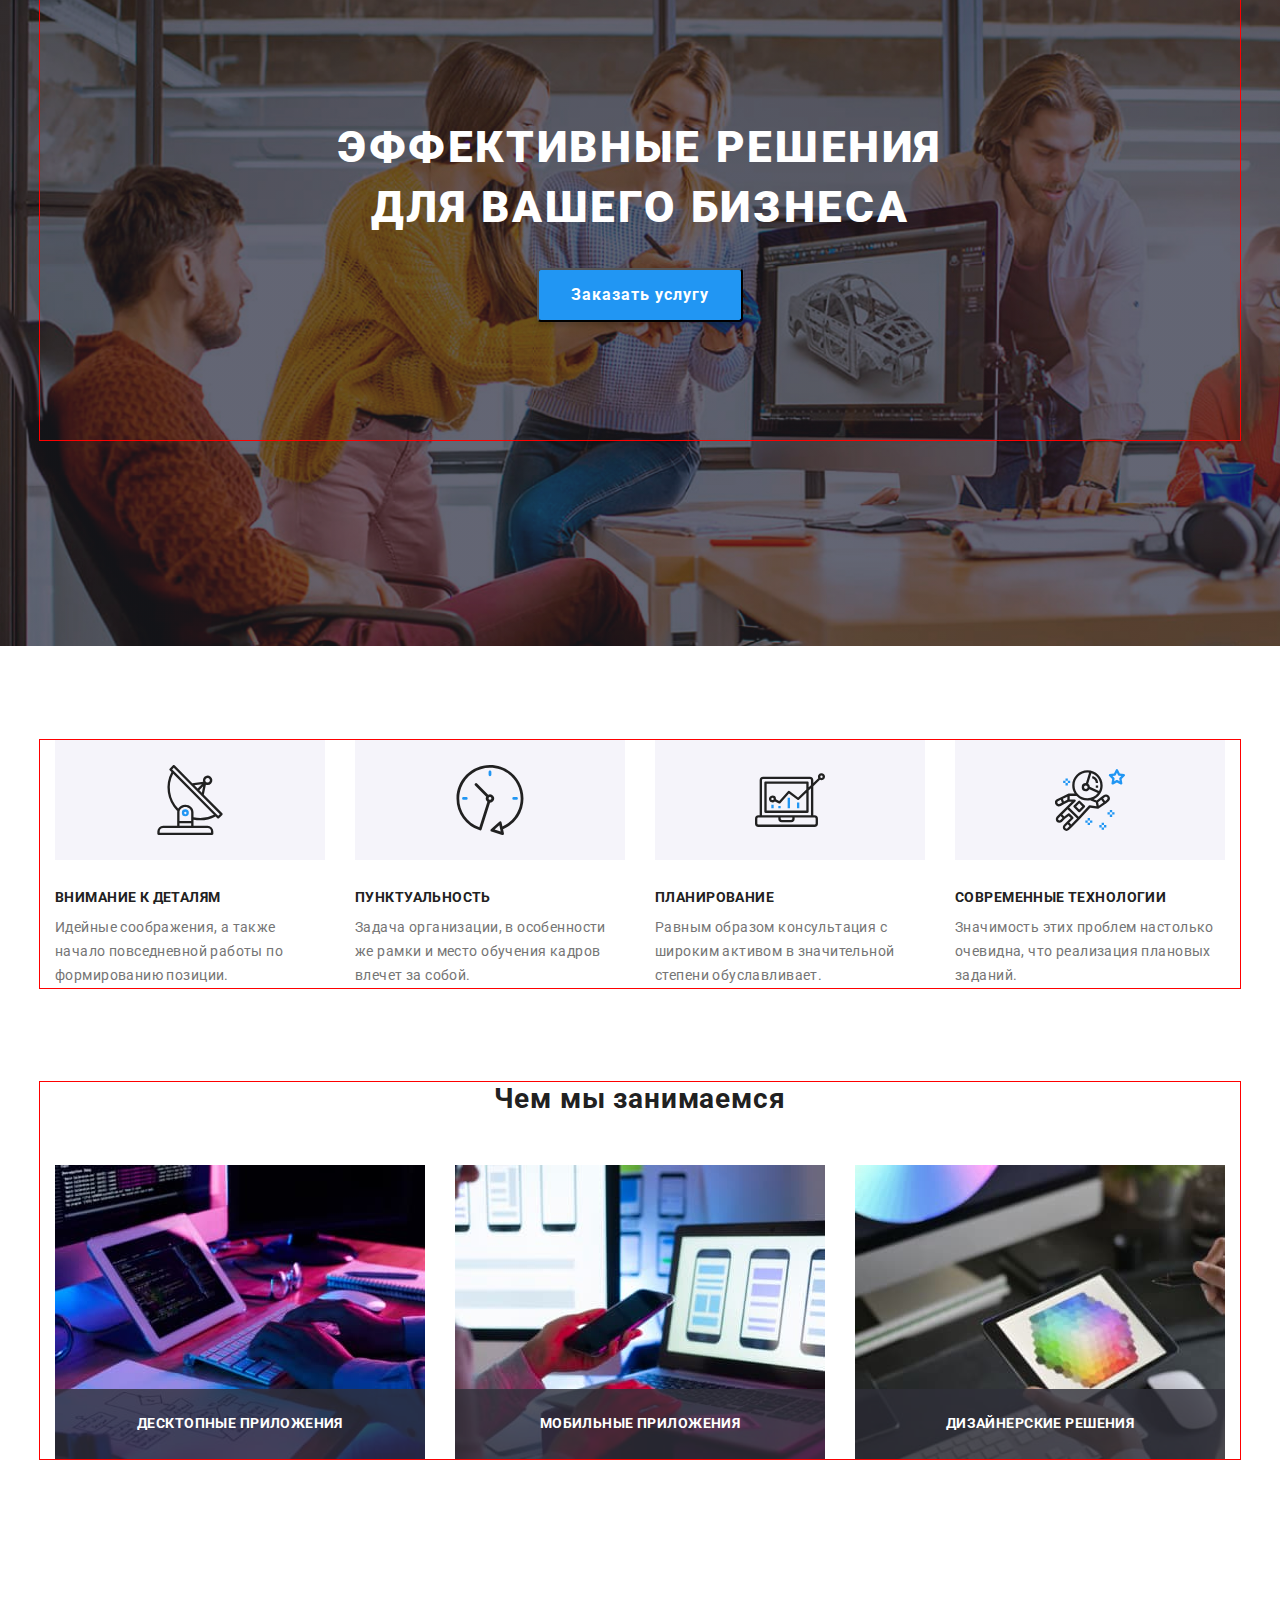
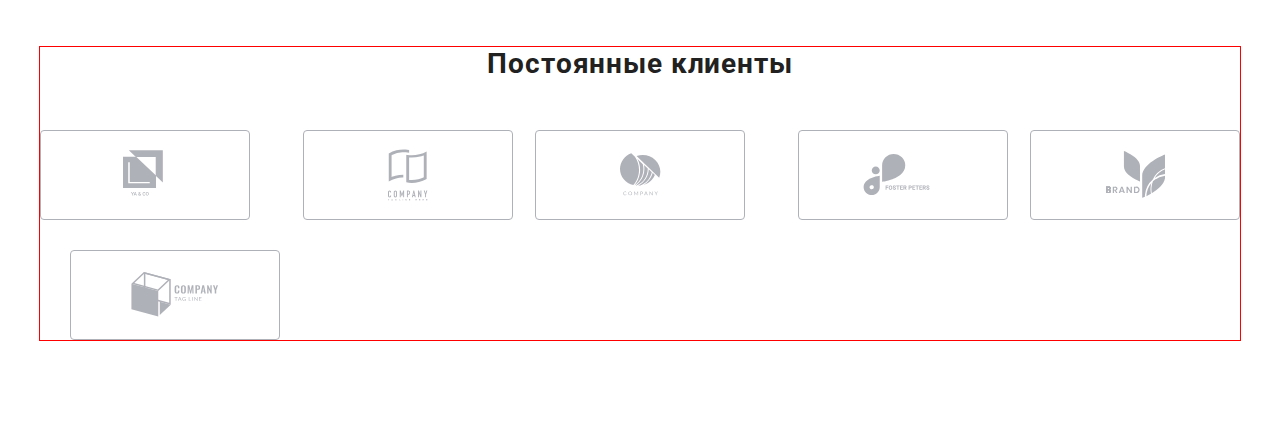
==== index.html @ 618ed49b "Добавляет адаптированные под мобилку стили для секций hero, features, clients" ====
<!DOCTYPE html>
<html lang="ru">

<head>
  <meta charset="UTF-8" />
  <meta name="viewport" content="width=device-width, initial-scale=1.0" />
  <title>Студия</title>
  <link href="https://fonts.googleapis.com/css2?family=Raleway:wght@700&family=Roboto:wght@400;500;700;900&display=swap"
    rel="stylesheet" />
  <link rel="stylesheet" href="https://cdnjs.cloudflare.com/ajax/libs/modern-normalize/1.0.0/modern-normalize.css" />
  <link rel="stylesheet" href="./css/main.min.css" />
</head>

<body>

  <!--------------ШАПКА------->
  <!--

  <header class="page-header">

    <div class="container main-nav">
      <nav class="navigation">

        <a class="logo link" href="./index.html" aria-label="логотип вэбстудия">Web<span
          class="logo__item">Studio</span>
        </a>




        <button type="button" class="menu-button" data-menu-button aria-expanded="false" aria-controls="mobile-menu">
          <svg class="svg-mobile-button" width="40px" height="40px" aria-label="Переключатель мобильного меню">
            <use class="icon-cross" href="./images/sprite.svg#cross"></use>
            <use class="icon-menu" href="./images/sprite.svg#menu"></use>
          </svg>
        </button>
        
        


        <ul class="navigation__list list">
          <li class="navigation__list-item">
            <a class="navigation__list-link link current" href="./index.html">Студия</a>
          </li>
          <li class="navigation__list-item">
            <a class="navigation__list-link link" href="./portfolio.html">Портфолио</a>
          </li>
          <li class="navigation__list-item">
            <a class="navigation__list-link link" href="">Контакты</a>
          </li>
        </ul>
      </nav>

      <ul class="contacts list">
        <li class="contacts__item">
          <a class="mail-link link" href="mailto:info@devstudio.com">
            <svg class="heder-link-svg" width="16" height="12">
              <use href="./images/sprite.svg#icon-envelope"></use>
            </svg>
            info@devstudio.com
          </a>
        </li>
        <li class="contacts__item">
          <a class="tel-link link" href="tel:+380961111111">
            <svg class="heder-link-svg" width="10" height="16">
              <use href="./images/sprite.svg#icon-smartphone"></use>
            </svg>
            +38 096 111 11 11
          </a>
        </li>
      </ul>
    </div>
  </header> -->

  <main>
    <!--ГЕРОЙ-->

    <section class="hero-bg">
      <div class="container hero">
        <h1 class="hero-title"><span>Эффективные решения</span><br /><span>для вашего бизнеса</span></h1>
        <button class="modal-btn" type="button" data-modal-open>Заказать услугу</button>
      </div>
    </section>


    <!--ОСОБЕННОСТИ-->

    <section class="section features">
      <div class="container">
        <h2 class="section-title centred">Особенности</h2>
        <ul class="features-list list">
          <li class="features-list-item bg-antena">
            <h3 class="subtitle">Внимание к деталям</h3>
            <p class="description">Идейные соображения, а также начало повседневной работы по формированию позиции.</p>
          </li>

          <li class="features-list-item bg-clock">
            <h3 class="subtitle">Пунктуальность</h3>
            <p class="description">Задача организации, в особенности же рамки и место обучения кадров влечет за собой.
            </p>
          </li>

          <li class="features-list-item bg-diagram">
            <h3 class="subtitle">Планирование</h3>
            <p class="description">Равным образом консультация с широким активом в значительной степени обуславливает.
            </p>
          </li>

          <li class="features-list-item bg-astronaut">
            <h3 class="subtitle">Современные технологии</h3>
            <p class="description">Значимость этих проблем настолько очевидна, что реализация плановых заданий.</p>
          </li>
        </ul>
      </div>
    </section>


    <!----ЧЕМ ЗАНИМАЕМСЯ-------->

    <section class="section work">
      <div class="container">
        <h2 class="section-title centred">Чем мы занимаемся</h2>
        <ul class="work-list list">
          <li class="work-list-item">
            <div class="work-wrapper">
              <img class="img" src="./images/studio/we-doing/box1.jpg"
                alt="специалист работает за планшетом и компьютером" />
              <div class="work-overlay">
                <h3 class="subtitle">Десктопные приложения</h3>
              </div>
            </div>
          </li>
          <li class="work-list-item">
            <div class="work-wrapper">
              <img class="img" src="./images/studio/we-doing/box2.jpg"
                alt="человек держит смартфон и работает за ноутбуком" />
              <div class="work-overlay">
                <h3 class="subtitle">Мобильные приложения</h3>
              </div>
            </div>
          </li>
          <li class="work-list-item">
            <div class="work-wrapper">
              <img class="img" src="./images/studio/we-doing/box3.jpg" alt="кто-то держит планшет с тачпеном" />
              <div class="work-overlay">
                <h3 class="subtitle">Дизайнерские решения</h3>
              </div>
            </div>
          </li>
        </ul>
      </div>
    </section>


    <!--НАША КОМАНДА-->
    <!--


    <section class="section team">
      <div class="container">
        <h2 class="section-title centred">Наша команда</h2>
        <ul class="team-list list">
          <li class="team-list__item">
            <img class="img" src="./images/studio/our-team/img-1.jpg" alt="Фото Игоря Демьяненко" width="270"
              height="260" />
            <div class="name-position">
              <h3 class="name-title">Игорь Демьяненко</h3>
              <p class="position">Product Designer</p>
              <ul class="social-list list">
                <li class="social-list__item">
                  <a class="social-list__link" href="">
                    <svg class="social-list__svg">
                      <use href="./images/sprite.svg#icon-instagram-2"></use>
                    </svg>
                  </a>
                </li>
                <li class="social-list__item">
                  <a class="social-list__link" href="">
                    <svg class="social-list__svg">
                      <use href="./images/sprite.svg#icon-twitter-1"></use>
                    </svg>
                  </a>
                </li>
                <li class="social-list__item">
                  <a class="social-list__link" href="">
                    <svg class="social-list__svg">
                      <use href="./images/sprite.svg#icon-facebook-1"></use>
                    </svg>
                  </a>
                </li>
                <li class="social-list__item">
                  <a class="social-list__link" href="">
                    <svg class="social-list__svg">
                      <use href="./images/sprite.svg#icon-linkedin-1"></use>
                    </svg>
                  </a>
                </li>
              </ul>
            </div>
          </li>

          <li class="team-list__item">
            <img class="img" src="./images/studio/our-team/img-2.jpg" alt="Фото Ольги Репиной" width="270"
              height="260" />
            <div class="name-position">
              <h3 class="name-title">Ольга Репина</h3>
              <p class="position">Frontend Developer</p>
              <ul class="social-list list">
                <li class="social-list__item">
                  <a class="social-list__link" href="">
                    <svg class="social-list__svg">
                      <use href="./images/sprite.svg#icon-instagram-2"></use>
                    </svg>
                  </a>
                </li>
                <li class="social-list__item">
                  <a class="social-list__link" href="">
                    <svg class="social-list__svg">
                      <use href="./images/sprite.svg#icon-twitter-1"></use>
                    </svg>
                  </a>
                </li>
                <li class="social-list__item">
                  <a class="social-list__link" href="">
                    <svg class="social-list__svg">
                      <use href="./images/sprite.svg#icon-facebook-1"></use>
                    </svg>
                  </a>
                </li>
                <li class="social-list__item">
                  <a class="social-list__link" href="">
                    <svg class="social-list__svg">
                      <use href="./images/sprite.svg#icon-linkedin-1"></use>
                    </svg>
                  </a>
                </li>
              </ul>
            </div>
          </li>

          <li class="team-list__item">
            <img class="img" src="./images/studio/our-team/img-3.jpg" alt="Фото Николая Тарасова" width="270"
              height="260" />
            <div class="name-position">
              <h3 class="name-title">Николай Тарасов</h3>
              <p class="position">Marketing</p>
              <ul class="social-list list">
                <li class="social-list__item">
                  <a class="social-list__link" href="">
                    <svg class="social-list__svg">
                      <use href="./images/sprite.svg#icon-instagram-2"></use>
                    </svg>
                  </a>
                </li>
                <li class="social-list__item">
                  <a class="social-list__link" href="">
                    <svg class="social-list__svg">
                      <use href="./images/sprite.svg#icon-twitter-1"></use>
                    </svg>
                  </a>
                </li>
                <li class="social-list__item">
                  <a class="social-list__link" href="">
                    <svg class="social-list__svg">
                      <use href="./images/sprite.svg#icon-facebook-1"></use>
                    </svg>
                  </a>
                </li>
                <li class="social-list__item">
                  <a class="social-list__link" href="">
                    <svg class="social-list__svg">
                      <use href="./images/sprite.svg#icon-linkedin-1"></use>
                    </svg>
                  </a>
                </li>
              </ul>
            </div>
          </li>

          <li class="team-list__item">
            <img class="img" src="./images/studio/our-team/img-4.jpg" alt="Фото Михаила Ермакова" width="270"
              height="260" />
            <div class="name-position">
              <h3 class="name-title">Михаил Ермаков</h3>
              <p class="position">UI Designer</p>
              <ul class="social-list list">
                <li class="social-list__item">
                  <a class="social-list__link" href="">
                    <svg class="social-list__svg">
                      <use href="./images/sprite.svg#icon-instagram-2"></use>
                    </svg>
                  </a>
                </li>
                <li class="social-list__item">
                  <a class="social-list__link" href="">
                    <svg class="social-list__svg">
                      <use href="./images/sprite.svg#icon-twitter-1"></use>
                    </svg>
                  </a>
                </li>
                <li class="social-list__item">
                  <a class="social-list__link" href="">
                    <svg class="social-list__svg">
                      <use href="./images/sprite.svg#icon-facebook-1"></use>
                    </svg>
                  </a>
                </li>
                <li class="social-list__item">
                  <a class="social-list__link" href="">
                    <svg class="social-list__svg">
                      <use href="./images/sprite.svg#icon-linkedin-1"></use>
                    </svg>
                  </a>
                </li>
              </ul>
            </div>
          </li>
        </ul>
      </div>
    </section>

    -->

    <!------КЛИЕНТЫ---->


    <section class="section clients">
      <div class="container">
        <h2 class="section-title centred">Постоянные клиенты</h2>
        <ul class="clients-list list">
          <li class="clients-list__item">
            <a class="link clients-list__link" href="">
              <svg class="clients-list__svg" width="44" height="49">
                <use href="./images/sprite.svg#icon-logo-1"></use>
              </svg>
            </a>
          </li>

          <li class="clients-list__item">
            <a class="link clients-list__link" href="">
              <svg class="clients-list__svg" width="40" height="52">
                <use href="./images/sprite.svg#icon-logo-2"></use>
              </svg>
            </a>
          </li>

          <li class="clients-list__item">
            <a class="link clients-list__link" href="">
              <svg class="clients-list__svg" width="41" height="43">
                <use href="./images/sprite.svg#icon-logo-3"></use>
              </svg>
            </a>
          </li>

          <li class="clients-list__item">
            <a class="link clients-list__link" href="">
              <svg class="clients-list__svg" width="80" height="42">
                <use href="./images/sprite.svg#icon-logo-4"></use>
              </svg>
            </a>
          </li>

          <li class="clients-list__item">
            <a class="link clients-list__link" href="">
              <svg class="clients-list__svg" width="59" height="47">
                <use href="./images/sprite.svg#icon-logo-5"></use>
              </svg>
            </a>
          </li>

          <li class="clients-list__item">
            <a class="link clients-list__link" href="">
              <svg class="clients-list__svg" width="88" height="45">
                <use href="./images/sprite.svg#icon-logo-6"></use>
              </svg>
            </a>
          </li>
        </ul>
      </div>
    </section>

  </main>

  <!--ФУТЕР-->

  <!--

  <footer class="footer">
    <div class="container">
      <div class="footer-contacts">
        <a class="logo link" href="./index.html" aria-label="логотип вэбстудия">Web<span
            class="logo__item">Studio</span></a>
        <address class="address">
          <span>г. Киев, пр-т Леси Украинки, 26</span><br />
          <a class="mail-link link" href="mailto:info@devstudio.com">info@devstudio.com</a><br />
          <a class="tel-link link" href="tel:+380961111111">+38 096 111 11 11</a>
        </address>
      </div>

      <div class="footer-social-list">
        <h2 class="footer-subtitle">Присоединяйтесь</h2>
        <ul class="social-list list">
          <li class="social-list__item">
            <a class="social-list__link" href="">
              <svg class="social-list__svg">
                <use href="./images/sprite.svg#icon-instagram-2"></use>
              </svg>
            </a>
          </li>
          <li class="social-list__item">
            <a class="social-list__link" href="">
              <svg class="social-list__svg">
                <use href="./images/sprite.svg#icon-twitter-1"></use>
              </svg>
            </a>
          </li>
          <li class="social-list__item">
            <a class="social-list__link" href="">
              <svg class="social-list__svg">
                <use href="./images/sprite.svg#icon-facebook-1"></use>
              </svg>
            </a>
          </li>
          <li class="social-list__item">
            <a class="social-list__link" href="">
              <svg class="social-list__svg">
                <use href="./images/sprite.svg#icon-linkedin-1"></use>
              </svg>
            </a>
          </li>
        </ul>
      </div>



      <div class="sign-to-news">
        <form class="sign-form" action="#" method="get">
          <b class="sign-label">Подпишитесь на рассылку</b>
          <input type="email" class="sign-input" name="email" placeholder="E-mail" id="sign-input">
          <button class="sign-btn" type="submit">Подписаться</button></form>
      </div>




    </div>
  </footer>
  -->


  <div class="backdrop is-hidden" data-modal>
    <div class="modal">
      <button type="button" class="close-btn" data-modal-close>X</button>
      <form action="#" method="get" class="modal-form">
        <h2 class="section-title">Оставьте свои данные, мы вам перезвоним</h2>

        <label class="modal-field">Имя
          <span class="modal-field-wrapper">
            <input type="text" class="modal-input" name="name" />
            <svg class="modal-form-svg">
              <use href="./images/sprite.svg#icon-person"></use>
            </svg>
          </span>
        </label>
        <label class="modal-field">Телефон
          <span class="modal-field-wrapper">
            <input type="tel" class="modal-input" name="phone" />
            <svg class="modal-form-svg">
              <use href="./images/sprite.svg#icon-phone"></use>
            </svg>
          </span>
        </label>
        <label class="modal-field">Почта
          <span class="modal-field-wrapper">
            <input type="email" class="modal-input" name="e-mail" />
            <svg class="modal-form-svg">
              <use href="./images/sprite.svg#icon-email"></use>
            </svg>
          </span>
        </label>

        <label class="modal-comment-field" for="modal-comment">Комментарий</label>
        <textarea class="modal-comment" id="modal-comment" placeholder="Введите текст" name="modal-comment"></textarea>


        <input class="modal-policy-input visually-hidden" type="checkbox" value="accepted-policy" id="modal-policy"
          name="accepted-policy">
        <label class="modal-policy-field" for="modal-policy">Соглашаюсь с рассылкой и принимаю &#160;
          <a href="" class="modal-policy">Условия договора
          </a>
        </label>

        <button type="submit" class="modal-btn-submit">Отправить</button>

      </form>
    </div>
  </div>

  <script src="./js/modal.js"></script>
</body>

</html>
---- css/main.min.css ----
html{box-sizing:border-box}*,*::before,*::after{box-sizing:inherit}body{background-color:#fff;color:#757575;font-family:"Roboto",sans-serif}.img{display:block;width:100%;height:auto}.list{padding:0;margin:0;list-style:none}.link{text-decoration:none}.container{padding-left:15px;padding-right:15px;margin-left:auto;margin-right:auto;outline:1px solid red}.section{padding-top:60px;padding-bottom:60px}.section-title{margin-top:0px;margin-bottom:50px;font-weight:700;font-size:28px;line-height:1.18;text-align:center;letter-spacing:0.03em;color:#212121}.section-title.centred{text-align:center}.section.nopadding{padding-top:0px;padding-bottom:0px}@media screen and (min-width: 480px){.container{padding-top:0px;width:450px}.clients .container{padding-left:0px;padding-right:0px}.features .container{display:flex}.clients .section{padding-top:0px;padding-bottom:0px}}@media screen and (min-width: 768px){.container{width:768px}.page-header .container,.features .container,.footer .container{display:flex}}@media screen and (min-width: 1200px){.container{width:1200px}.work .container{display:block;padding-bottom:0px}.section{padding-top:94px;padding-bottom:94px}.section-title.centred{padding-top:0px;text-align:center}.section.nopadding{padding-top:0px;padding-bottom:0px}}.visually-hidden{position:absolute !important;clip:rect(1px 1px 1px 1px);clip:rect(1px, 1px, 1px, 1px);padding:0 !important;border:0 !important;height:1px !important;width:1px !important;overflow:hidden}.modal-btn{display:inline-block;background:#2196f3;box-shadow:0px 4px 4px rgba(0,0,0,0.15);border-radius:4px;padding:10px 32px;font-weight:700;font-size:16px;line-height:1.88;align-items:center;text-align:center;letter-spacing:0.06em;color:#fff}.social-list{display:flex;justify-content:space-between}.social-list__link{display:flex;align-items:center;justify-content:center;width:44px;height:44px;border-radius:50%;background-color:#fff;transition-property:all;transition-timing-function:cubic-bezier(0.4, 0, 0.2, 1);transition-duration:250ms}.social-list__link:hover,.social-list__link:focus{transition-property:all;transition-timing-function:cubic-bezier(0.4, 0, 0.2, 1);transition-duration:250ms;background-color:#2196f3}.social-list__link:hover .social-list-svg,.social-list__link:focus .social-list-svg{transition-property:all;transition-timing-function:cubic-bezier(0.4, 0, 0.2, 1);transition-duration:250ms;fill:#fff}.social-list__svg{transition-property:all;transition-timing-function:cubic-bezier(0.4, 0, 0.2, 1);transition-duration:250ms;fill:#afb1b8;width:20px;height:20px}.page-header{border-bottom:1px solid #eeeeee}.logo{display:inline-block;font-family:"Raleway",sans-serif;font-weight:700;font-size:26px;line-height:1.19;letter-spacing:0.03em;color:#2196f3}.logo__item{color:#000}.tel-link,.mail-link{display:flex;align-items:center;font-weight:500;font-size:14px;line-height:1.14;letter-spacing:0.02em;color:#757575;transition-property:all;transition-timing-function:cubic-bezier(0.4, 0, 0.2, 1);transition-duration:250ms}.subtitle{margin:0;font-weight:700;font-size:14px;line-height:1.14;letter-spacing:0.03em;text-transform:uppercase}.description{margin-top:0px;margin-bottom:0px;font-weight:400;font-size:14px;line-height:1.71;letter-spacing:0.03em;color:#757575}.modal{position:absolute;top:50%;left:50%;transform:translate(-50%, -50%) scale(1);width:528px;height:581px;background-color:#fff;transition:all 500ms linear 500ms}.close-btn{position:absolute;top:8px;right:8px;width:30px;height:30px;background-color:#fff;border:1px solid rgba(0,0,0,0.1);border-radius:50%;cursor:pointer}.backdrop{position:fixed;top:0;left:0;width:100%;height:100%;background-color:rgba(0,0,0,0.5);transition:all 500ms linear}.backdrop.is-hidden{opacity:0;visibility:hidden;pointer-events:none;transition:all 500ms linear 500ms}.backdrop.is-hidden .modal{transform:translate(-50%, -50%) scale(0);transition:all 500ms linear 0ms}.modal-form{display:flex;padding:40px;flex-direction:column;width:528px;height:581px}.modal-form .section-title{margin-bottom:12px;font-size:20px;line-height:1.15}.modal-form-svg{position:absolute;top:50%;left:12px;width:18px;height:18px;transform:translateY(-50%);transition:fill 250ms cubic-bezier(0.4, 0, 0.2, 1)}.modal-field,.modal-comment-field{margin-bottom:10px;font-weight:400;font-size:12px;line-height:1.16;letter-spacing:0.01em;color:#757575}.modal-comment-field{margin-bottom:4px}.modal-input{padding-left:42px;margin-top:4px;display:block;width:100%;height:40px;border:1px solid rgba(33,33,33,0.2);border-radius:4px;transition:border-color 250ms cubic-bezier(0.4, 0, 0.2, 1)}.modal-input:hover,.modal-input:focus{outline:none;border-color:#2196f3}.modal-input:hover+.modal-form-svg,.modal-input:focus+.modal-form-svg{fill:#2196f3}.modal-comment{margin-bottom:20px;padding:12px 16px;width:100%;height:120px;border:1px solid rgba(33,33,33,0.2);border-radius:4px;resize:none}.modal-comment:hover,.modal-comment:focus{outline:none;border-color:#2196f3}.modal-comment::placeholder{font-weight:400;font-size:14px;line-height:1.14;letter-spacing:0.01em;color:rgba(117,117,117,0.5)}.modal-field-wrapper{position:relative;display:block}.modal-policy{color:#2196f3}.modal-policy-field{display:flex;align-items:center;justify-content:center;margin-bottom:30px;font-weight:400;font-size:14px;line-height:1.71;letter-spacing:0.03em;color:var(--main-text-color)}.modal-policy-field::before{content:"";display:inline-block;margin-right:8px;width:16px;height:15px;border:2px solid #000000;border-radius:2px;transition:border-color 250ms cubic-bezier(0.4, 0, 0.2, 1);cursor:pointer}.modal-policy-input:checked+.modal-policy-field::before{background-color:#2196f3;border-color:#2196f3;background-image:url(../images/svg/accept.svg)}.modal-policy-input:focus+.modal-policy-field::before,.modal-policy-input:hover+.modal-policy-field::before{border-color:#2196f3}.modal-btn-submit{align-self:center;padding:10px 56px;font-weight:700;font-size:16px;line-height:1.87;letter-spacing:0.06em;color:#fff;background:#2196f3;box-shadow:0px 4px 4px rgba(0,0,0,0.15);border-radius:4px;border-color:transparent}.main-nav{display:flex;align-items:center}.main-nav .contacts{display:flex;margin-left:auto}.navigation{display:flex;align-items:center}.navigation .current{display:block;position:relative;color:#2196f3}.navigation .current::after{content:"";position:absolute;left:0;bottom:0;display:block;width:100%;height:4px;background-color:#2196f3;border-radius:2px}.navigation__list{display:flex;margin-left:93px}.navigation__list-item:not(:last-child){margin-right:50px}.navigation__list-link{display:block;padding-top:32px;padding-bottom:32px;font-weight:500;font-size:14px;line-height:1.14;letter-spacing:0.02em;color:#212121;transition-property:all;transition-timing-function:cubic-bezier(0.4, 0, 0.2, 1);transition-duration:250ms}.contacts__item:not(:last-child){margin-right:30px}.navigation__list-link:hover,.navigation__list-link:focus,.tel-link:hover,.tel-link:focus,.mail-link:hover,.mail-link:focus{transition-property:all;transition-timing-function:cubic-bezier(0.4, 0, 0.2, 1);transition-duration:250ms;color:#2196f3}.heder-link-svg{margin-right:10px;transition-property:all;transition-timing-function:cubic-bezier(0.4, 0, 0.2, 1);transition-duration:250ms;fill:#757575}.tel-link:hover .heder-link-svg,.tel-link:focus .heder-link-svg,.mail-link:hover .heder-link-svg,.mail-link:focus .heder-link-svg{transition-property:all;transition-timing-function:cubic-bezier(0.4, 0, 0.2, 1);transition-duration:250ms;fill:#2196f3}.hero{display:block;padding-top:118px;padding-bottom:118px;text-align:center}.hero-title{margin-top:0px;margin-bottom:30px;font-weight:900;font-size:26px;line-height:1.62;letter-spacing:0.06em;text-transform:uppercase;color:#fff}@media screen and (min-device-pixel-ratio: 2) and (max-width: 767px), screen and (min-resolution: 192dpi) and (max-width: 767px), screen and (min-resolution: 2dppx) and (max-width: 767px){.hero-bg{background-image:linear-gradient(rgba(47,48,58,0.4), rgba(47,48,58,0.4)),url("../images/studio/hero/bg-mobile@2x.jpg")}}@media screen and (min-width: 320px) and (max-width: 767px){.hero-bg{background-image:linear-gradient(rgba(47,48,58,0.4), rgba(47,48,58,0.4)),url("../images/studio/hero/bg-mobile.jpg");background-repeat:no-repeat;background-size:cover;padding-top:118px;padding-bottom:118px}}@media screen and (min-width: 768px){.hero-bg{flex-grow:1;background-image:linear-gradient(rgba(47,48,58,0.4), rgba(47,48,58,0.4)),url("../images/studio/hero/bg-tablet.jpg");background-repeat:no-repeat;background-size:cover}}@media screen and (min-device-pixel-ratio: 2) and (min-width: 768px), screen and (min-resolution: 192dpi) and (min-width: 768px), screen and (min-resolution: 2dppx) and (min-width: 768px){.hero-bg{background-image:linear-gradient(rgba(47,48,58,0.4), rgba(47,48,58,0.4)),url("../images/studio/hero/bg-tablet@2x.jpg")}}@media screen and (min-width: 1200px){.hero-bg{margin:0 auto;max-width:1600px;padding-bottom:200px;padding-bottom:206px;background-image:linear-gradient(rgba(47,48,58,0.4), rgba(47,48,58,0.4)),url("../images/studio/hero/bg-desktop.jpg")}.hero-title{font-size:44px;line-height:1.36}}@media screen and (min-device-pixel-ratio: 2) and (min-width: 1200px), screen and (min-resolution: 192dpi) and (min-width: 1200px), screen and (min-resolution: 2dppx) and (min-width: 1200px){.hero-right-side{background-image:linear-gradient(rgba(47,48,58,0.4), rgba(47,48,58,0.4)),url("../images/studio/hero/bg-desktop@2x.jpg")}}.features .section-title{display:none}.features .subtitle{margin-top:30px;margin-bottom:10px;color:#212121}.features-list-item{width:100%}.features .bg-antena::before{content:"";display:block;height:120px;background-color:#f5f4fa;background-image:url("../images/studio/features/antenna 1.svg");background-repeat:no-repeat;background-position:center;background-size:auto;background-origin:border-box}.features .bg-clock::before{content:"";display:block;height:120px;background-color:#f5f4fa;background-image:url("../images/studio/features/clock 1.svg");background-repeat:no-repeat;background-position:center;background-size:auto;background-origin:border-box}.features .bg-diagram::before{content:"";display:block;height:120px;background-color:#f5f4fa;background-image:url("../images/studio/features/diagram 1.svg");background-repeat:no-repeat;background-position:center;background-size:auto;background-origin:border-box}.features .bg-astronaut::before{content:"";display:block;height:120px;background-color:#f5f4fa;background-image:url("../images/studio/features/astronaut 1.svg");background-repeat:no-repeat;background-position:center;background-size:auto;background-origin:border-box}@media screen and (min-width: 480px){.features .subtitle{text-align:center}.features-list-item:not(:last-child){margin-bottom:30px}}@media screen and (min-width: 768px){.features .subtitle{text-align:start}.features-list{display:flex;flex-wrap:wrap;justify-content:space-between;align-content:space-around}.features-list-item{width:354px}.features-list-item:nth-child(-n+2){margin-bottom:30px}.features .bg-antena::before{width:354px}.features .bg-clock::before{width:354px}.features .bg-diagram::before{width:354px}.features .bg-astronaut::before{width:354px}}@media screen and (min-width: 1200px){.features-list{display:flex}.features-list-item{width:270px}.features-list-item:not(:last-child){margin-right:30px;margin-bottom:0px}.features .bg-antena::before{width:270px}.features .bg-clock::before{width:270px}.features .bg-diagram::before{width:270px}.features .bg-astronaut::before{width:270px}}.work{padding-top:0px}.work .container{display:block}.work-list{display:flex}.work-list-item{width:calc((100%-60px) / 3)}.work-list-item:not(:last-child){margin-right:30px}.work-wrapper{display:block;position:relative}.work-overlay{display:flex;position:absolute;width:100%;height:23.81%;left:0;bottom:0;padding-top:27px;padding-bottom:27px;justify-content:center;text-align:center;align-items:center;background-color:rgba(47,48,58,0.8)}.work-overlay .subtitle{display:block;position:absolute;color:#fff}@media screen and (max-width: 1199px){.work{display:none}}.team{background-color:#f5f4fa;padding-top:60px;padding-bottom:60px}.team .container{padding-left:0px;padding-right:0px}.name-position{background-color:#fff;padding-top:30px;padding-bottom:30px;padding-left:32px;padding-right:32px;box-shadow:0px 1px 3px rgba(0,0,0,0.12),0px 1px 1px rgba(0,0,0,0.14),0px 2px 1px rgba(0,0,0,0.2);border-radius:0px 0px 4px 4px}.name-title{margin-top:0px;margin-bottom:10px;font-weight:500;font-size:16px;line-height:1.19;text-align:center;letter-spacing:0.03em;color:#212121}.position{margin-top:0px;margin-bottom:16px;font-weight:400;font-size:16px;line-height:1.19;text-align:center;letter-spacing:0.03em;color:#757575}@media screen and (min-width: 480px){.team{padding-bottom:60px}.team-list:not(:last-child){margin-bottom:30px}.team .section-title{font-weight:bold;font-size:28px;line-height:1.17;letter-spacing:0.03em;color:#000;text-align:center;margin:0;padding-top:60px;padding-bottom:30px}.social-list{padding-bottom:24px}}@media screen and (min-width: 768px){.team-list{display:flex;flex-wrap:wrap}.team-list-item{width:354px}.team-list-item:nth-child(-n+2){margin-bottom:30px}}@media screen and (min-width: 1200px){.team-list{display:flex}.team-list__item{width:270px}.team-list__item:not(:last-child){margin-right:30px}}.clients-list{display:flex;flex-wrap:wrap}.clients-list__item{width:210px}.clients-list__item:nth-child(-n+4){margin-bottom:30px}.clients-list__item:nth-child(2n){margin-left:30px}.clients-list__link{transition-property:all;transition-timing-function:cubic-bezier(0.4, 0, 0.2, 1);transition-duration:250ms;display:flex;align-items:center;justify-content:center;width:210px;height:90px;border-radius:4px;border:1px solid #afb1b8}.clients-list__link:hover,.clients-list__link:focus{transition-property:all;transition-timing-function:cubic-bezier(0.4, 0, 0.2, 1);transition-duration:250ms;border:1px solid #2196f3}.clients-list__svg{transition-property:all;transition-timing-function:cubic-bezier(0.4, 0, 0.2, 1);transition-duration:250ms;cursor:pointer;fill:#afb1b8}.clients-list__link:hover .clients-list__svg,.clients-list__link:focus .clients-list__svg{transition-property:all;transition-timing-function:cubic-bezier(0.4, 0, 0.2, 1);transition-duration:250ms;fill:#2196f3}@media screen and (min-width: 480px){.clients-list{display:flex;flex-wrap:wrap;align-content:space-around}.clients-list-item:nth-child(-n+4){margin-bottom:30px}}@media screen and (min-width: 768px){.clients-list{display:flex;flex-wrap:wrap}.clients-list-item{width:354px}.clients-list-item:nth-child(-n+3){margin-bottom:30px}}@media screen and (min-width: 1200px){.clients-list{display:flex;justify-content:space-between}}.footer{background:#2f303a;padding-top:60px;padding-bottom:60px}.footer-subtitle{margin-bottom:20px;font-weight:700;font-size:14px;line-height:16px;letter-spacing:0.03em;text-transform:uppercase;color:#fff}.footer .container{display:flex;padding-left:0px;padding-right:0px}.footer .logo__item{color:#fff}.footer .tel-link,.footer .mail-link{font-weight:400;line-height:1.71;letter-spacing:0.03em;color:rgba(255,255,255,0.6)}.footer .tel-link:hover,.footer .tel-link:focus,.footer .mail-link:hover,.footer .mail-link:focus{transition-property:all;transition-timing-function:cubic-bezier(0.4, 0, 0.2, 1);transition-duration:250ms;color:#2196f3}.address{margin-top:20px;font-style:normal;font-weight:400;font-size:14px;line-height:1.71;letter-spacing:0.03em;color:#fff}.address .link{display:inline-block;margin-top:9px}.footer-social-list{margin-left:70px;margin-right:93px}.footer-social-list .social-list{display:flex}.footer-social-list .social-list__svg{transition-property:all;transition-timing-function:cubic-bezier(0.4, 0, 0.2, 1);transition-duration:250ms;fill:#fff;width:20px;height:20px}.footer-social-list .social-list__item:not(:last-child){margin-right:10px}.footer-social-list .social-list__link{display:flex;align-items:center;justify-content:center;width:44px;height:44px;border-radius:50%;background-color:rgba(255,255,255,0.1);transition-property:all;transition-timing-function:cubic-bezier(0.4, 0, 0.2, 1);transition-duration:250ms}.footer-social-list .social-list__link:hover,.footer-social-list .social-list__link:focus{transition-property:all;transition-timing-function:cubic-bezier(0.4, 0, 0.2, 1);transition-duration:250ms;background-color:#2196f3}.footer-social-list .social-list__link:hover .social-list-svg,.footer-social-list .social-list__link:focus .social-list-svg{transition-property:all;transition-timing-function:cubic-bezier(0.4, 0, 0.2, 1);transition-duration:250ms;fill:#fff}.sign-news{margin-left:93px}.sign-label{margin-bottom:20px;display:block;font-weight:700;font-size:14px;line-height:1.14;text-transform:uppercase;color:#fff}.sign-input{margin-right:12px;padding:15px;width:358px;height:50px;color:#fff;background-color:transparent;border:1px solid rgba(255,255,255,0.3);box-sizing:border-box;filter:drop-shadow(0px 4px 4px rgba(0,0,0,0.15));border-radius:4px}.sign-btn{display:inline-flex;align-items:center;padding:10px 28px;font-weight:700;font-size:16px;line-height:1.87;color:#fff;background:#2196f3;box-shadow:0px 4px 4px rgba(0,0,0,0.15);border-radius:4px}.sign-btn::after{margin-left:10px;content:"";display:inline-block;width:24px;height:24px;background-image:url(../images/svg/send.svg);background-repeat:no-repeat;background-position:center;background-size:cover}
/*# sourceMappingURL=main.min.css.map */
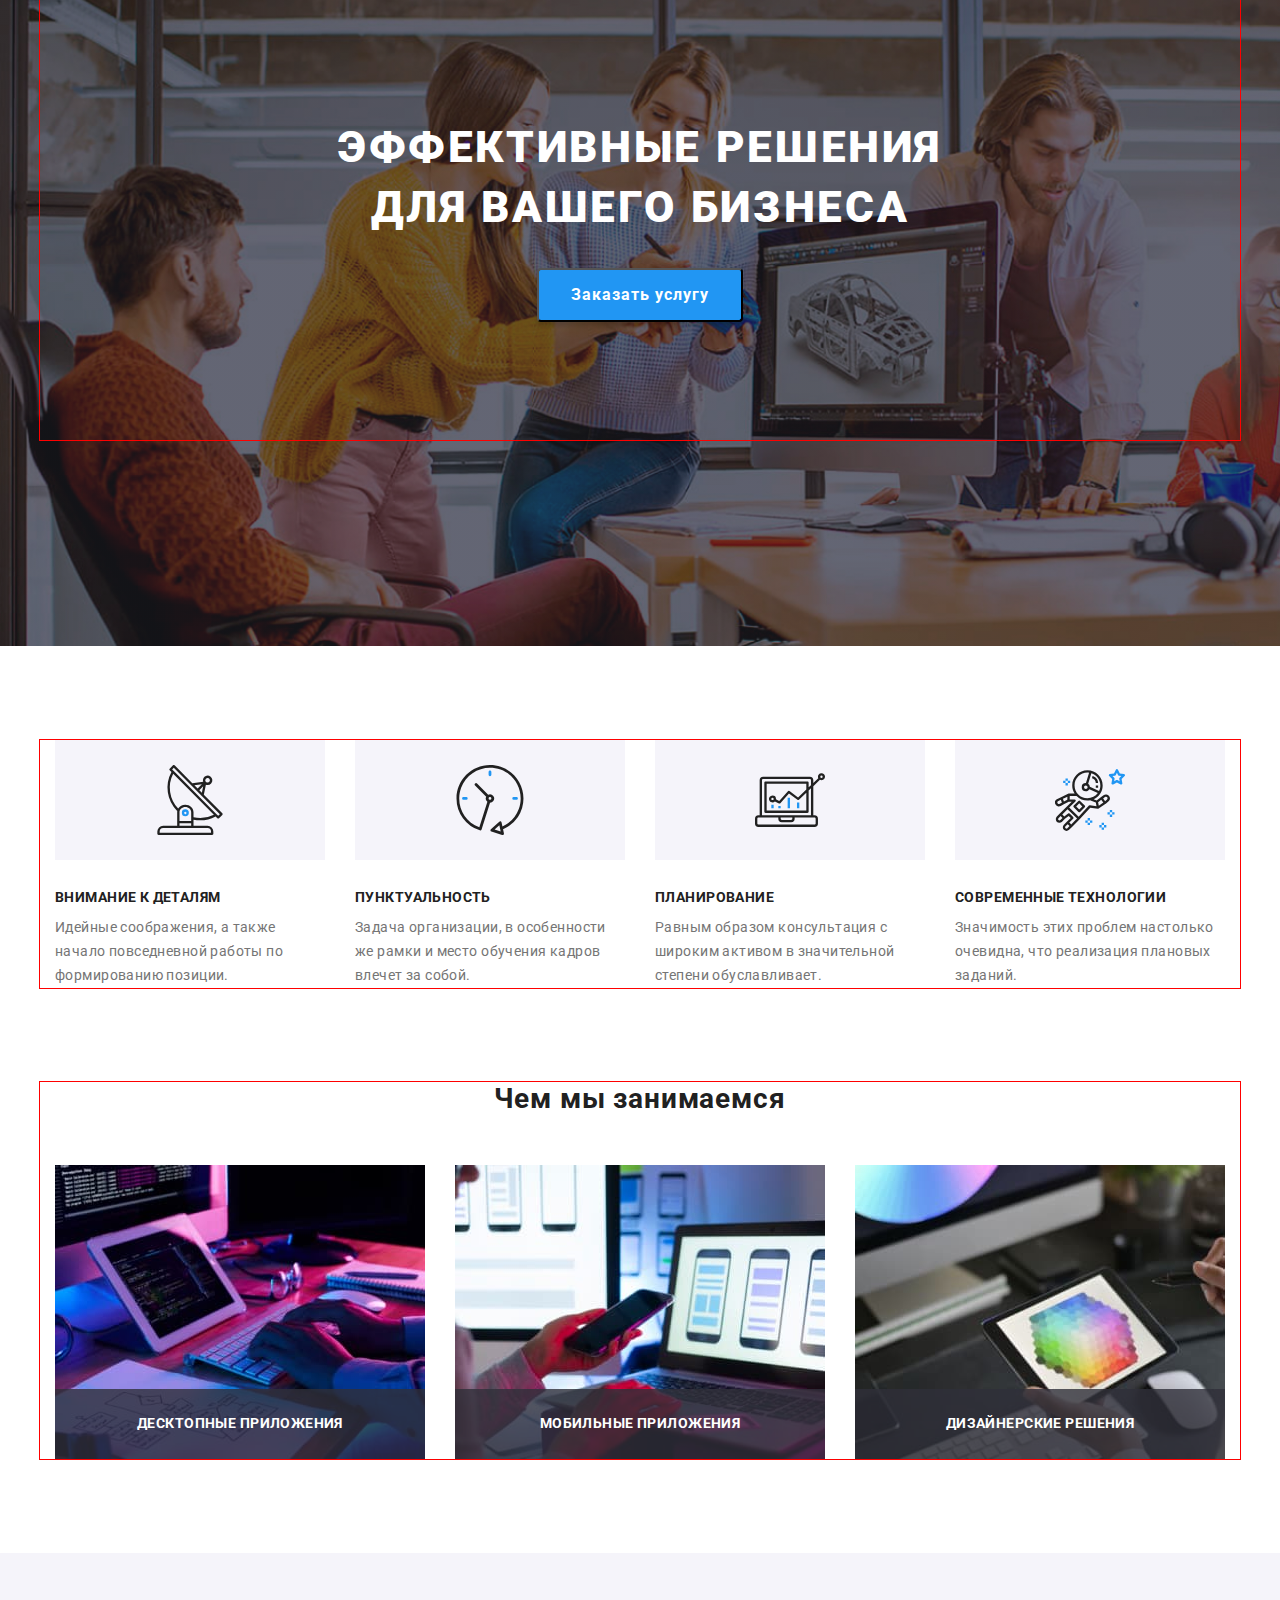
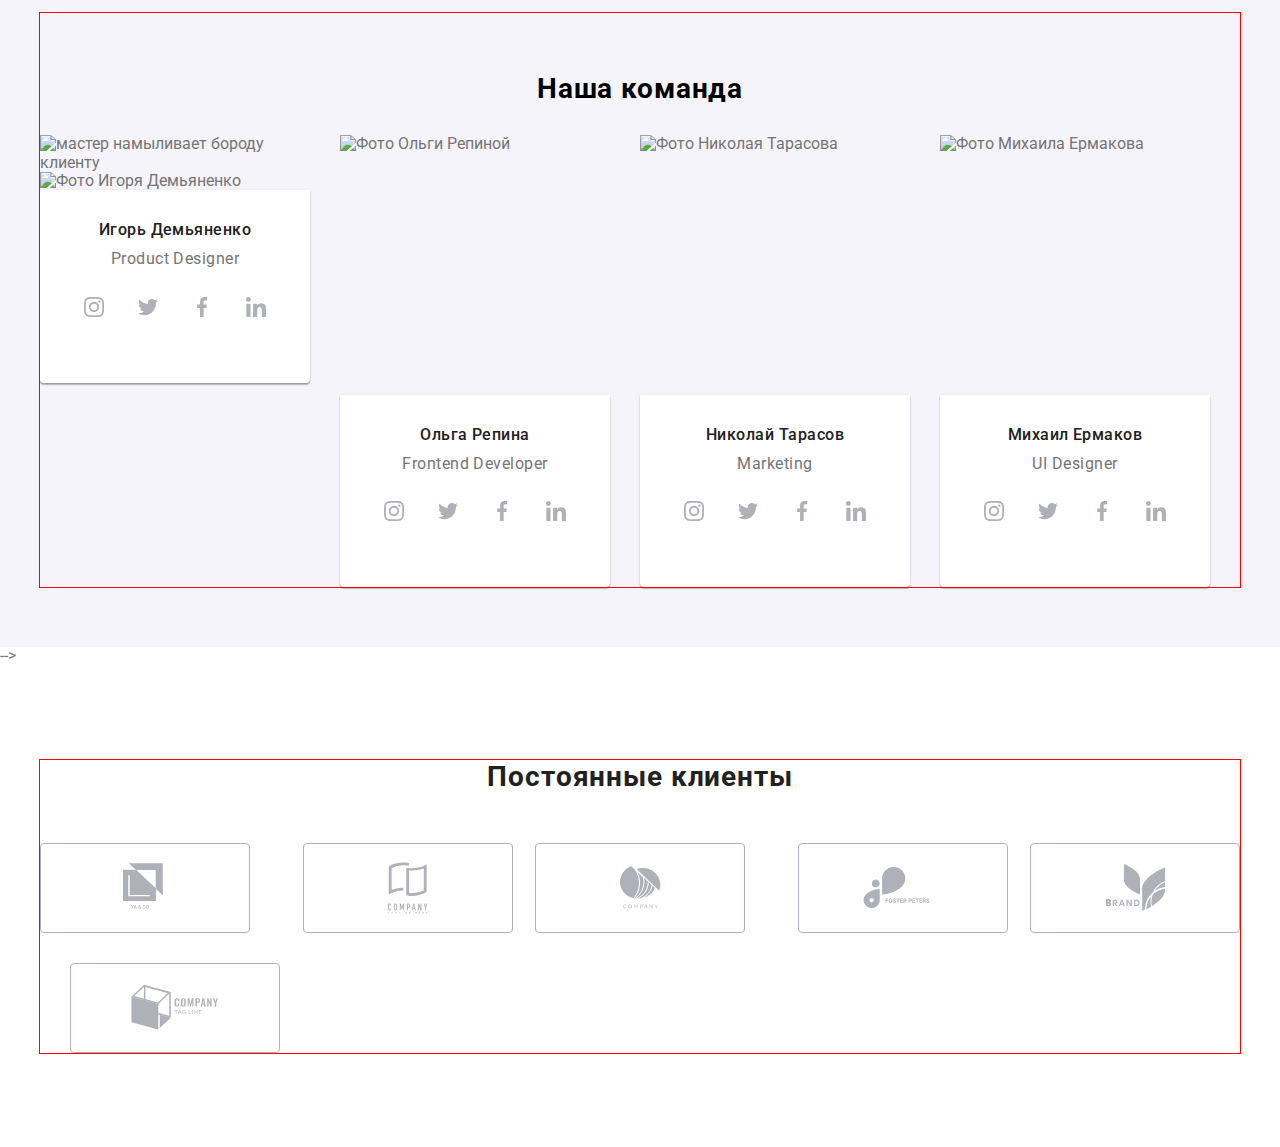
==== commit 8c17f5ef: "Добавляет фото команды" ====
--- a/index.html
+++ b/index.html
@@ -153,16 +153,33 @@
 
 
     <!--НАША КОМАНДА-->
-    <!--
-
 
     <section class="section team">
       <div class="container">
         <h2 class="section-title centred">Наша команда</h2>
         <ul class="team-list list">
           <li class="team-list__item">
-            <img class="img" src="./images/studio/our-team/img-1.jpg" alt="Фото Игоря Демьяненко" width="270"
-              height="260" />
+
+            <picture>
+              <source
+                srcset="./images/about-us/about-img-desktop-1.webp 1x, ./images/about-us/about-img-desktop-1@2x.webp 2x"
+                media="(min-width: 1200px)" type="image/webp">
+              <source
+                srcset="./images/about-us/about-img-desktop-1.jpg 1x, ./images/about-us/about-img-desktop-1@2x.jpg 2x"
+                media="(min-width: 1200px)">
+              <source
+                srcset="./images/about-us/about-img-tablet-1.jpg 1x, ./images/about-us/about-img-tablet-1@2x.jpg 2x"
+                media="(min-width:768px)">
+              <img class="about-list-img" src="./images/about-us/about-img-tablet-1.jpg"
+                alt="мастер намыливает бороду клиенту">
+              <img class="img" src="./images/studio/our-team/img-1.jpg" alt="Фото Игоря Демьяненко" />
+            </picture>
+
+
+
+
+
+
             <div class="name-position">
               <h3 class="name-title">Игорь Демьяненко</h3>
               <p class="position">Product Designer</p>
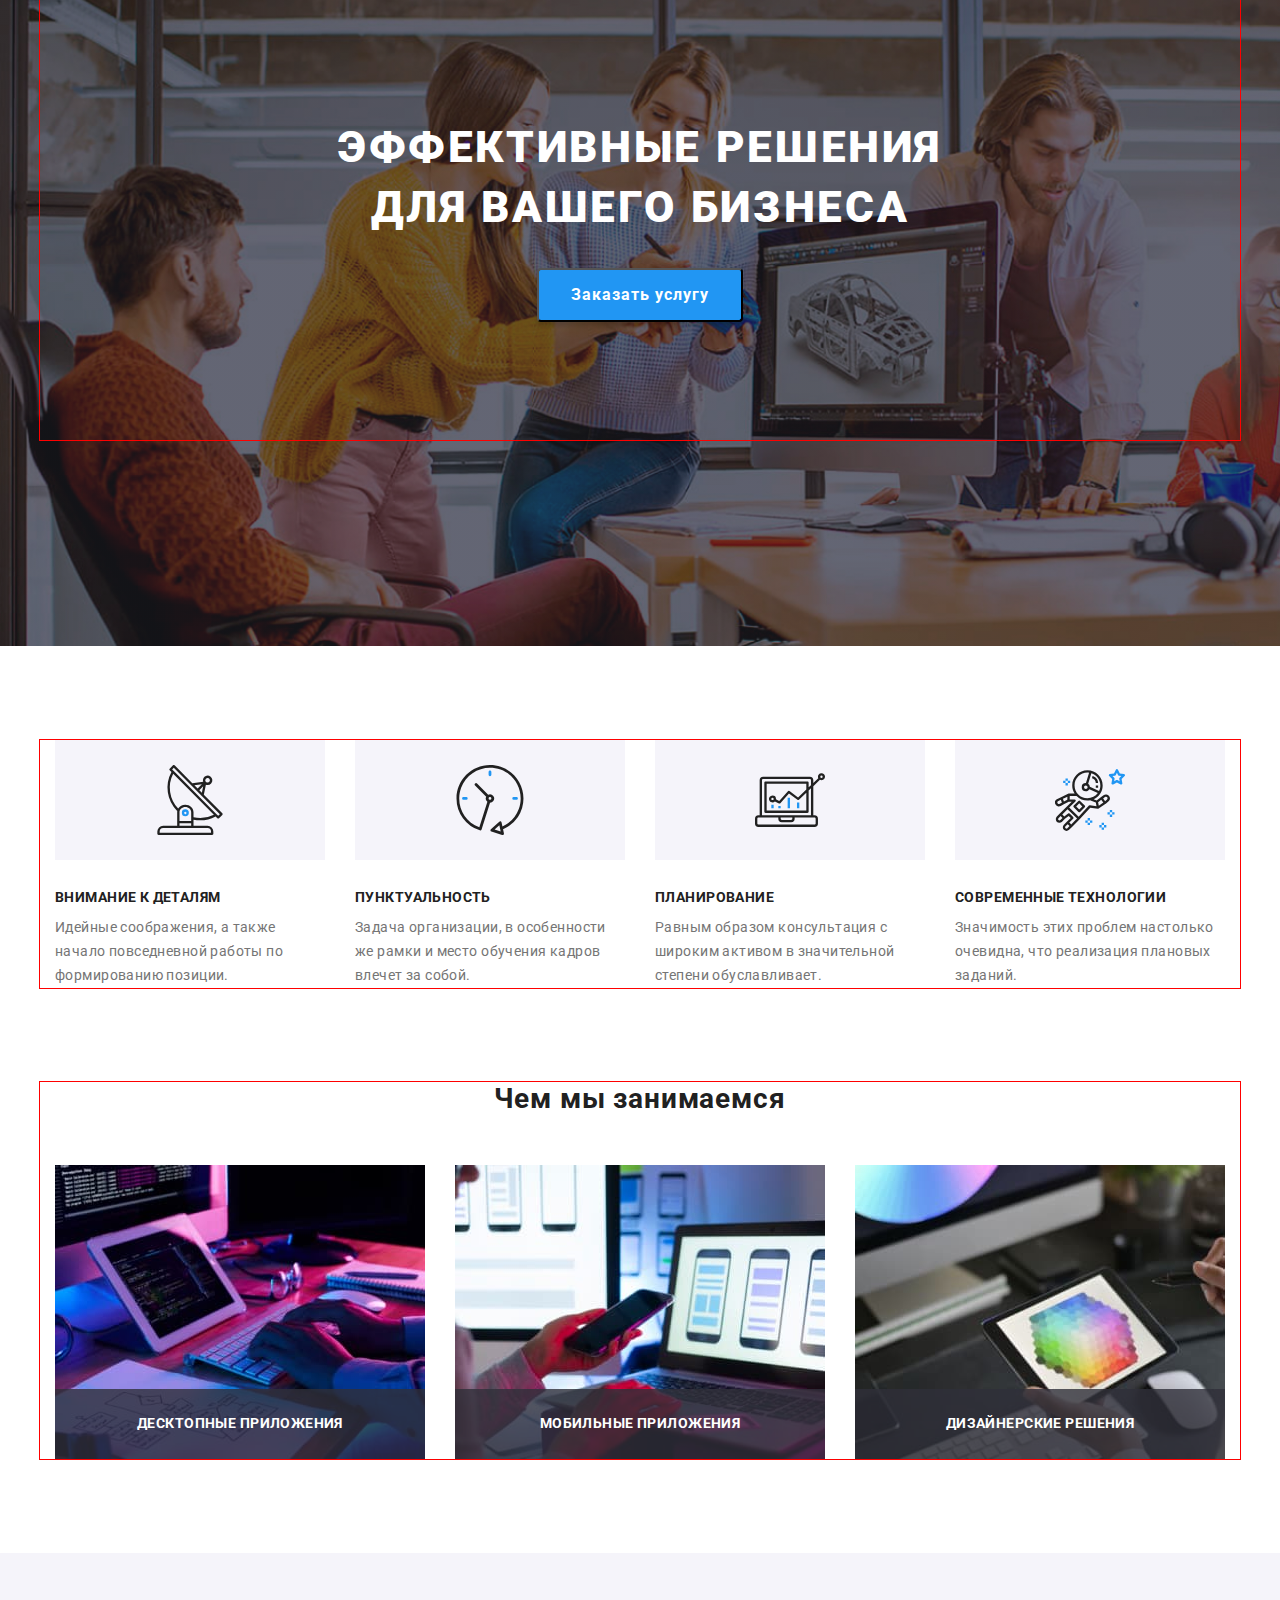
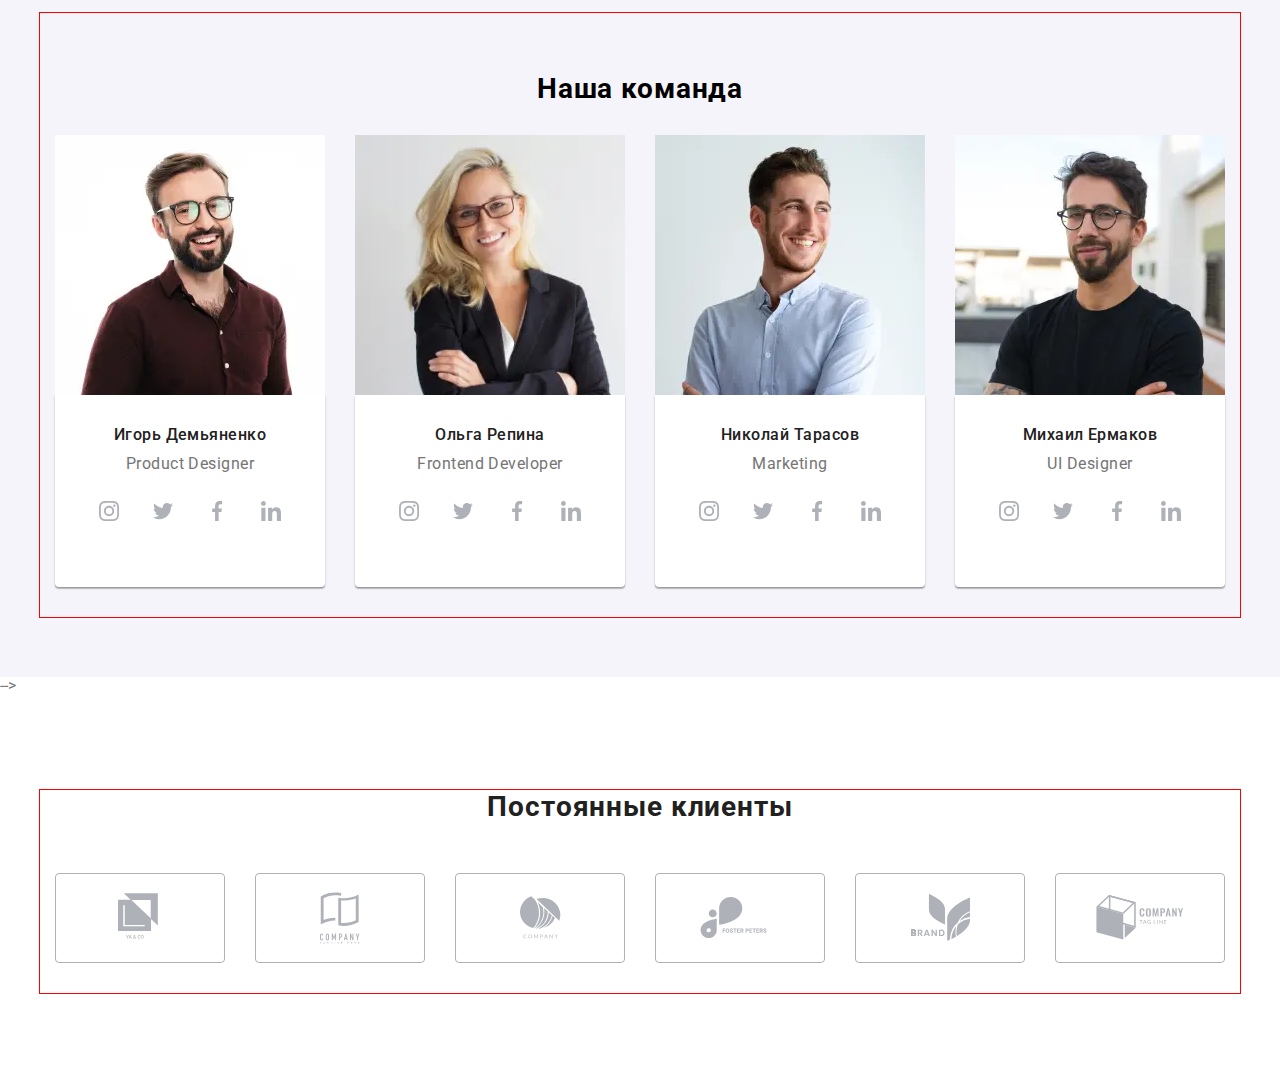
==== commit 7889dd3c: "добавляет адаптивную вёрстку к секциям "team" и "clients"" ====
--- a/index.html
+++ b/index.html
@@ -161,23 +161,35 @@
           <li class="team-list__item">
 
             <picture>
-              <source
-                srcset="./images/about-us/about-img-desktop-1.webp 1x, ./images/about-us/about-img-desktop-1@2x.webp 2x"
+
+              <source
+                srcset="./images/studio/our-team/img-1-desktop.webp 1x, ./images/studio/our-team/img-1-desktop@2x.webp 2x"
                 media="(min-width: 1200px)" type="image/webp">
               <source
-                srcset="./images/about-us/about-img-desktop-1.jpg 1x, ./images/about-us/about-img-desktop-1@2x.jpg 2x"
+                srcset="./images/studio/our-team/img-1-desktop.jpg 1x, ./images/studio/our-team/img-1-desktop@2x.jpg 2x"
                 media="(min-width: 1200px)">
-              <source
-                srcset="./images/about-us/about-img-tablet-1.jpg 1x, ./images/about-us/about-img-tablet-1@2x.jpg 2x"
+
+
+              <source
+                srcset="./images/studio/our-team/img-1-tablet.webp 1x, ./images/studio/our-team/img-1-tablet@2x.webp 2x"
+                media="(min-width: 768px)" type="image/webp">
+              <source
+                srcset="./images/studio/our-team/img-1-tablet.jpg 1x, ./images/studio/our-team/img-1-tablet@2x.jpg 2x"
                 media="(min-width:768px)">
-              <img class="about-list-img" src="./images/about-us/about-img-tablet-1.jpg"
-                alt="мастер намыливает бороду клиенту">
-              <img class="img" src="./images/studio/our-team/img-1.jpg" alt="Фото Игоря Демьяненко" />
+
+
+              <source
+                srcset="./images/studio/our-team/img-1-mobile.webp 1x, ./images/studio/our-team/img-1-mobile@2x.webp 2x"
+                media="(min-width: 480px)" type="image/webp">
+              <source
+                srcset="./images/studio/our-team/img-1-mobile.jpg 1x, ./images/studio/our-team/img-1-mobile@2x.jpg 2x"
+                media="(min-width:480px)">
+
+
+              <img class="img" src="./images/studio/our-team/img-1-mobile.jpg" alt="Фото Игоря Демьяненко" />
+
+
             </picture>
-
-
-
-
 
 
             <div class="name-position">
@@ -216,9 +228,43 @@
             </div>
           </li>
 
+
           <li class="team-list__item">
-            <img class="img" src="./images/studio/our-team/img-2.jpg" alt="Фото Ольги Репиной" width="270"
-              height="260" />
+
+            <picture>
+
+              <source
+                srcset="./images/studio/our-team/img-2-desktop.webp 1x, ./images/studio/our-team/img-2-desktop@2x.webp 2x"
+                media="(min-width: 1200px)" type="image/webp">
+              <source
+                srcset="./images/studio/our-team/img-2-desktop.jpg 1x, ./images/studio/our-team/img-2-desktop@2x.jpg 2x"
+                media="(min-width: 1200px)">
+
+
+              <source
+                srcset="./images/studio/our-team/img-2-tablet.webp 1x, ./images/studio/our-team/img-2-tablet@2x.webp 2x"
+                media="(min-width: 768px)" type="image/webp">
+              <source
+                srcset="./images/studio/our-team/img-2-tablet.jpg 1x, ./images/studio/our-team/img-2-tablet@2x.jpg 2x"
+                media="(min-width:768px)">
+
+
+              <source
+                srcset="./images/studio/our-team/img-2-mobile.webp 1x, ./images/studio/our-team/img-2-mobile@2x.webp 2x"
+                media="(min-width: 480px)" type="image/webp">
+              <source
+                srcset="./images/studio/our-team/img-2-mobile.jpg 1x, ./images/studio/our-team/img-2-mobile@2x.jpg 2x"
+                media="(min-width:480px)">
+
+
+              <img class="img" src="./images/studio/our-team/img-2-mobile.jpg" alt="Фото Ольги Репиной" />
+
+
+            </picture>
+
+
+
+
             <div class="name-position">
               <h3 class="name-title">Ольга Репина</h3>
               <p class="position">Frontend Developer</p>
@@ -256,8 +302,41 @@
           </li>
 
           <li class="team-list__item">
-            <img class="img" src="./images/studio/our-team/img-3.jpg" alt="Фото Николая Тарасова" width="270"
-              height="260" />
+
+
+            <picture>
+
+              <source
+                srcset="./images/studio/our-team/img-3-desktop.webp 1x, ./images/studio/our-team/img-3-desktop@2x.webp 2x"
+                media="(min-width: 1200px)" type="image/webp">
+              <source
+                srcset="./images/studio/our-team/img-3-desktop.jpg 1x, ./images/studio/our-team/img-3-desktop@2x.jpg 2x"
+                media="(min-width: 1200px)">
+
+
+              <source
+                srcset="./images/studio/our-team/img-3-tablet.webp 1x, ./images/studio/our-team/img-3-tablet@2x.webp 2x"
+                media="(min-width: 768px)" type="image/webp">
+              <source
+                srcset="./images/studio/our-team/img-3-tablet.jpg 1x, ./images/studio/our-team/img-3-tablet@2x.jpg 2x"
+                media="(min-width:768px)">
+
+
+              <source
+                srcset="./images/studio/our-team/img-3-mobile.webp 1x, ./images/studio/our-team/img-3-mobile@2x.webp 2x"
+                media="(min-width: 480px)" type="image/webp">
+              <source
+                srcset="./images/studio/our-team/img-3-mobile.jpg 1x, ./images/studio/our-team/img-3-mobile@2x.jpg 2x"
+                media="(min-width:480px)">
+
+
+              <img class="img" src="./images/studio/our-team/img-3-mobile.jpg" alt="Фото Николая Тарасова" />
+
+
+            </picture>
+
+
+
             <div class="name-position">
               <h3 class="name-title">Николай Тарасов</h3>
               <p class="position">Marketing</p>
@@ -295,8 +374,40 @@
           </li>
 
           <li class="team-list__item">
-            <img class="img" src="./images/studio/our-team/img-4.jpg" alt="Фото Михаила Ермакова" width="270"
-              height="260" />
+
+
+            <picture>
+
+              <source
+                srcset="./images/studio/our-team/img-4-desktop.webp 1x, ./images/studio/our-team/img-4-desktop@2x.webp 2x"
+                media="(min-width: 1200px)" type="image/webp">
+              <source
+                srcset="./images/studio/our-team/img-4-desktop.jpg 1x, ./images/studio/our-team/img-4-desktop@2x.jpg 2x"
+                media="(min-width: 1200px)">
+
+
+              <source
+                srcset="./images/studio/our-team/img-4-tablet.webp 1x, ./images/studio/our-team/img-4-tablet@2x.webp 2x"
+                media="(min-width: 768px)" type="image/webp">
+              <source
+                srcset="./images/studio/our-team/img-4-tablet.jpg 1x, ./images/studio/our-team/img-4-tablet@2x.jpg 2x"
+                media="(min-width:768px)">
+
+
+              <source
+                srcset="./images/studio/our-team/img-4-mobile.webp 1x, ./images/studio/our-team/img-4-mobile@2x.webp 2x"
+                media="(min-width: 480px)" type="image/webp">
+              <source
+                srcset="./images/studio/our-team/img-4-mobile.jpg 1x, ./images/studio/our-team/img-4-mobile@2x.jpg 2x"
+                media="(min-width:480px)">
+
+
+              <img class="img" src="./images/studio/our-team/img-4-mobile.jpg" alt="Фото Михаила Ермакова" />
+
+
+            </picture>
+
+
             <div class="name-position">
               <h3 class="name-title">Михаил Ермаков</h3>
               <p class="position">UI Designer</p>
--- a/css/main.min.css
+++ b/css/main.min.css
@@ -1,2 +1,2 @@
-html{box-sizing:border-box}*,*::before,*::after{box-sizing:inherit}body{background-color:#fff;color:#757575;font-family:"Roboto",sans-serif}.img{display:block;width:100%;height:auto}.list{padding:0;margin:0;list-style:none}.link{text-decoration:none}.container{padding-left:15px;padding-right:15px;margin-left:auto;margin-right:auto;outline:1px solid red}.section{padding-top:60px;padding-bottom:60px}.section-title{margin-top:0px;margin-bottom:50px;font-weight:700;font-size:28px;line-height:1.18;text-align:center;letter-spacing:0.03em;color:#212121}.section-title.centred{text-align:center}.section.nopadding{padding-top:0px;padding-bottom:0px}@media screen and (min-width: 480px){.container{padding-top:0px;width:450px}.clients .container{padding-left:0px;padding-right:0px}.features .container{display:flex}.clients .section{padding-top:0px;padding-bottom:0px}}@media screen and (min-width: 768px){.container{width:768px}.page-header .container,.features .container,.footer .container{display:flex}}@media screen and (min-width: 1200px){.container{width:1200px}.work .container{display:block;padding-bottom:0px}.section{padding-top:94px;padding-bottom:94px}.section-title.centred{padding-top:0px;text-align:center}.section.nopadding{padding-top:0px;padding-bottom:0px}}.visually-hidden{position:absolute !important;clip:rect(1px 1px 1px 1px);clip:rect(1px, 1px, 1px, 1px);padding:0 !important;border:0 !important;height:1px !important;width:1px !important;overflow:hidden}.modal-btn{display:inline-block;background:#2196f3;box-shadow:0px 4px 4px rgba(0,0,0,0.15);border-radius:4px;padding:10px 32px;font-weight:700;font-size:16px;line-height:1.88;align-items:center;text-align:center;letter-spacing:0.06em;color:#fff}.social-list{display:flex;justify-content:space-between}.social-list__link{display:flex;align-items:center;justify-content:center;width:44px;height:44px;border-radius:50%;background-color:#fff;transition-property:all;transition-timing-function:cubic-bezier(0.4, 0, 0.2, 1);transition-duration:250ms}.social-list__link:hover,.social-list__link:focus{transition-property:all;transition-timing-function:cubic-bezier(0.4, 0, 0.2, 1);transition-duration:250ms;background-color:#2196f3}.social-list__link:hover .social-list-svg,.social-list__link:focus .social-list-svg{transition-property:all;transition-timing-function:cubic-bezier(0.4, 0, 0.2, 1);transition-duration:250ms;fill:#fff}.social-list__svg{transition-property:all;transition-timing-function:cubic-bezier(0.4, 0, 0.2, 1);transition-duration:250ms;fill:#afb1b8;width:20px;height:20px}.page-header{border-bottom:1px solid #eeeeee}.logo{display:inline-block;font-family:"Raleway",sans-serif;font-weight:700;font-size:26px;line-height:1.19;letter-spacing:0.03em;color:#2196f3}.logo__item{color:#000}.tel-link,.mail-link{display:flex;align-items:center;font-weight:500;font-size:14px;line-height:1.14;letter-spacing:0.02em;color:#757575;transition-property:all;transition-timing-function:cubic-bezier(0.4, 0, 0.2, 1);transition-duration:250ms}.subtitle{margin:0;font-weight:700;font-size:14px;line-height:1.14;letter-spacing:0.03em;text-transform:uppercase}.description{margin-top:0px;margin-bottom:0px;font-weight:400;font-size:14px;line-height:1.71;letter-spacing:0.03em;color:#757575}.modal{position:absolute;top:50%;left:50%;transform:translate(-50%, -50%) scale(1);width:528px;height:581px;background-color:#fff;transition:all 500ms linear 500ms}.close-btn{position:absolute;top:8px;right:8px;width:30px;height:30px;background-color:#fff;border:1px solid rgba(0,0,0,0.1);border-radius:50%;cursor:pointer}.backdrop{position:fixed;top:0;left:0;width:100%;height:100%;background-color:rgba(0,0,0,0.5);transition:all 500ms linear}.backdrop.is-hidden{opacity:0;visibility:hidden;pointer-events:none;transition:all 500ms linear 500ms}.backdrop.is-hidden .modal{transform:translate(-50%, -50%) scale(0);transition:all 500ms linear 0ms}.modal-form{display:flex;padding:40px;flex-direction:column;width:528px;height:581px}.modal-form .section-title{margin-bottom:12px;font-size:20px;line-height:1.15}.modal-form-svg{position:absolute;top:50%;left:12px;width:18px;height:18px;transform:translateY(-50%);transition:fill 250ms cubic-bezier(0.4, 0, 0.2, 1)}.modal-field,.modal-comment-field{margin-bottom:10px;font-weight:400;font-size:12px;line-height:1.16;letter-spacing:0.01em;color:#757575}.modal-comment-field{margin-bottom:4px}.modal-input{padding-left:42px;margin-top:4px;display:block;width:100%;height:40px;border:1px solid rgba(33,33,33,0.2);border-radius:4px;transition:border-color 250ms cubic-bezier(0.4, 0, 0.2, 1)}.modal-input:hover,.modal-input:focus{outline:none;border-color:#2196f3}.modal-input:hover+.modal-form-svg,.modal-input:focus+.modal-form-svg{fill:#2196f3}.modal-comment{margin-bottom:20px;padding:12px 16px;width:100%;height:120px;border:1px solid rgba(33,33,33,0.2);border-radius:4px;resize:none}.modal-comment:hover,.modal-comment:focus{outline:none;border-color:#2196f3}.modal-comment::placeholder{font-weight:400;font-size:14px;line-height:1.14;letter-spacing:0.01em;color:rgba(117,117,117,0.5)}.modal-field-wrapper{position:relative;display:block}.modal-policy{color:#2196f3}.modal-policy-field{display:flex;align-items:center;justify-content:center;margin-bottom:30px;font-weight:400;font-size:14px;line-height:1.71;letter-spacing:0.03em;color:var(--main-text-color)}.modal-policy-field::before{content:"";display:inline-block;margin-right:8px;width:16px;height:15px;border:2px solid #000000;border-radius:2px;transition:border-color 250ms cubic-bezier(0.4, 0, 0.2, 1);cursor:pointer}.modal-policy-input:checked+.modal-policy-field::before{background-color:#2196f3;border-color:#2196f3;background-image:url(../images/svg/accept.svg)}.modal-policy-input:focus+.modal-policy-field::before,.modal-policy-input:hover+.modal-policy-field::before{border-color:#2196f3}.modal-btn-submit{align-self:center;padding:10px 56px;font-weight:700;font-size:16px;line-height:1.87;letter-spacing:0.06em;color:#fff;background:#2196f3;box-shadow:0px 4px 4px rgba(0,0,0,0.15);border-radius:4px;border-color:transparent}.main-nav{display:flex;align-items:center}.main-nav .contacts{display:flex;margin-left:auto}.navigation{display:flex;align-items:center}.navigation .current{display:block;position:relative;color:#2196f3}.navigation .current::after{content:"";position:absolute;left:0;bottom:0;display:block;width:100%;height:4px;background-color:#2196f3;border-radius:2px}.navigation__list{display:flex;margin-left:93px}.navigation__list-item:not(:last-child){margin-right:50px}.navigation__list-link{display:block;padding-top:32px;padding-bottom:32px;font-weight:500;font-size:14px;line-height:1.14;letter-spacing:0.02em;color:#212121;transition-property:all;transition-timing-function:cubic-bezier(0.4, 0, 0.2, 1);transition-duration:250ms}.contacts__item:not(:last-child){margin-right:30px}.navigation__list-link:hover,.navigation__list-link:focus,.tel-link:hover,.tel-link:focus,.mail-link:hover,.mail-link:focus{transition-property:all;transition-timing-function:cubic-bezier(0.4, 0, 0.2, 1);transition-duration:250ms;color:#2196f3}.heder-link-svg{margin-right:10px;transition-property:all;transition-timing-function:cubic-bezier(0.4, 0, 0.2, 1);transition-duration:250ms;fill:#757575}.tel-link:hover .heder-link-svg,.tel-link:focus .heder-link-svg,.mail-link:hover .heder-link-svg,.mail-link:focus .heder-link-svg{transition-property:all;transition-timing-function:cubic-bezier(0.4, 0, 0.2, 1);transition-duration:250ms;fill:#2196f3}.hero{display:block;padding-top:118px;padding-bottom:118px;text-align:center}.hero-title{margin-top:0px;margin-bottom:30px;font-weight:900;font-size:26px;line-height:1.62;letter-spacing:0.06em;text-transform:uppercase;color:#fff}@media screen and (min-device-pixel-ratio: 2) and (max-width: 767px), screen and (min-resolution: 192dpi) and (max-width: 767px), screen and (min-resolution: 2dppx) and (max-width: 767px){.hero-bg{background-image:linear-gradient(rgba(47,48,58,0.4), rgba(47,48,58,0.4)),url("../images/studio/hero/bg-mobile@2x.jpg")}}@media screen and (min-width: 320px) and (max-width: 767px){.hero-bg{background-image:linear-gradient(rgba(47,48,58,0.4), rgba(47,48,58,0.4)),url("../images/studio/hero/bg-mobile.jpg");background-repeat:no-repeat;background-size:cover;padding-top:118px;padding-bottom:118px}}@media screen and (min-width: 768px){.hero-bg{flex-grow:1;background-image:linear-gradient(rgba(47,48,58,0.4), rgba(47,48,58,0.4)),url("../images/studio/hero/bg-tablet.jpg");background-repeat:no-repeat;background-size:cover}}@media screen and (min-device-pixel-ratio: 2) and (min-width: 768px), screen and (min-resolution: 192dpi) and (min-width: 768px), screen and (min-resolution: 2dppx) and (min-width: 768px){.hero-bg{background-image:linear-gradient(rgba(47,48,58,0.4), rgba(47,48,58,0.4)),url("../images/studio/hero/bg-tablet@2x.jpg")}}@media screen and (min-width: 1200px){.hero-bg{margin:0 auto;max-width:1600px;padding-bottom:200px;padding-bottom:206px;background-image:linear-gradient(rgba(47,48,58,0.4), rgba(47,48,58,0.4)),url("../images/studio/hero/bg-desktop.jpg")}.hero-title{font-size:44px;line-height:1.36}}@media screen and (min-device-pixel-ratio: 2) and (min-width: 1200px), screen and (min-resolution: 192dpi) and (min-width: 1200px), screen and (min-resolution: 2dppx) and (min-width: 1200px){.hero-right-side{background-image:linear-gradient(rgba(47,48,58,0.4), rgba(47,48,58,0.4)),url("../images/studio/hero/bg-desktop@2x.jpg")}}.features .section-title{display:none}.features .subtitle{margin-top:30px;margin-bottom:10px;color:#212121}.features-list-item{width:100%}.features .bg-antena::before{content:"";display:block;height:120px;background-color:#f5f4fa;background-image:url("../images/studio/features/antenna 1.svg");background-repeat:no-repeat;background-position:center;background-size:auto;background-origin:border-box}.features .bg-clock::before{content:"";display:block;height:120px;background-color:#f5f4fa;background-image:url("../images/studio/features/clock 1.svg");background-repeat:no-repeat;background-position:center;background-size:auto;background-origin:border-box}.features .bg-diagram::before{content:"";display:block;height:120px;background-color:#f5f4fa;background-image:url("../images/studio/features/diagram 1.svg");background-repeat:no-repeat;background-position:center;background-size:auto;background-origin:border-box}.features .bg-astronaut::before{content:"";display:block;height:120px;background-color:#f5f4fa;background-image:url("../images/studio/features/astronaut 1.svg");background-repeat:no-repeat;background-position:center;background-size:auto;background-origin:border-box}@media screen and (min-width: 480px){.features .subtitle{text-align:center}.features-list-item:not(:last-child){margin-bottom:30px}}@media screen and (min-width: 768px){.features .subtitle{text-align:start}.features-list{display:flex;flex-wrap:wrap;justify-content:space-between;align-content:space-around}.features-list-item{width:354px}.features-list-item:nth-child(-n+2){margin-bottom:30px}.features .bg-antena::before{width:354px}.features .bg-clock::before{width:354px}.features .bg-diagram::before{width:354px}.features .bg-astronaut::before{width:354px}}@media screen and (min-width: 1200px){.features-list{display:flex}.features-list-item{width:270px}.features-list-item:not(:last-child){margin-right:30px;margin-bottom:0px}.features .bg-antena::before{width:270px}.features .bg-clock::before{width:270px}.features .bg-diagram::before{width:270px}.features .bg-astronaut::before{width:270px}}.work{padding-top:0px}.work .container{display:block}.work-list{display:flex}.work-list-item{width:calc((100%-60px) / 3)}.work-list-item:not(:last-child){margin-right:30px}.work-wrapper{display:block;position:relative}.work-overlay{display:flex;position:absolute;width:100%;height:23.81%;left:0;bottom:0;padding-top:27px;padding-bottom:27px;justify-content:center;text-align:center;align-items:center;background-color:rgba(47,48,58,0.8)}.work-overlay .subtitle{display:block;position:absolute;color:#fff}@media screen and (max-width: 1199px){.work{display:none}}.team{background-color:#f5f4fa;padding-top:60px;padding-bottom:60px}.team .container{padding-left:0px;padding-right:0px}.name-position{background-color:#fff;padding-top:30px;padding-bottom:30px;padding-left:32px;padding-right:32px;box-shadow:0px 1px 3px rgba(0,0,0,0.12),0px 1px 1px rgba(0,0,0,0.14),0px 2px 1px rgba(0,0,0,0.2);border-radius:0px 0px 4px 4px}.name-title{margin-top:0px;margin-bottom:10px;font-weight:500;font-size:16px;line-height:1.19;text-align:center;letter-spacing:0.03em;color:#212121}.position{margin-top:0px;margin-bottom:16px;font-weight:400;font-size:16px;line-height:1.19;text-align:center;letter-spacing:0.03em;color:#757575}@media screen and (min-width: 480px){.team{padding-bottom:60px}.team-list:not(:last-child){margin-bottom:30px}.team .section-title{font-weight:bold;font-size:28px;line-height:1.17;letter-spacing:0.03em;color:#000;text-align:center;margin:0;padding-top:60px;padding-bottom:30px}.social-list{padding-bottom:24px}}@media screen and (min-width: 768px){.team-list{display:flex;flex-wrap:wrap}.team-list-item{width:354px}.team-list-item:nth-child(-n+2){margin-bottom:30px}}@media screen and (min-width: 1200px){.team-list{display:flex}.team-list__item{width:270px}.team-list__item:not(:last-child){margin-right:30px}}.clients-list{display:flex;flex-wrap:wrap}.clients-list__item{width:210px}.clients-list__item:nth-child(-n+4){margin-bottom:30px}.clients-list__item:nth-child(2n){margin-left:30px}.clients-list__link{transition-property:all;transition-timing-function:cubic-bezier(0.4, 0, 0.2, 1);transition-duration:250ms;display:flex;align-items:center;justify-content:center;width:210px;height:90px;border-radius:4px;border:1px solid #afb1b8}.clients-list__link:hover,.clients-list__link:focus{transition-property:all;transition-timing-function:cubic-bezier(0.4, 0, 0.2, 1);transition-duration:250ms;border:1px solid #2196f3}.clients-list__svg{transition-property:all;transition-timing-function:cubic-bezier(0.4, 0, 0.2, 1);transition-duration:250ms;cursor:pointer;fill:#afb1b8}.clients-list__link:hover .clients-list__svg,.clients-list__link:focus .clients-list__svg{transition-property:all;transition-timing-function:cubic-bezier(0.4, 0, 0.2, 1);transition-duration:250ms;fill:#2196f3}@media screen and (min-width: 480px){.clients-list{display:flex;flex-wrap:wrap;align-content:space-around}.clients-list-item:nth-child(-n+4){margin-bottom:30px}}@media screen and (min-width: 768px){.clients-list{display:flex;flex-wrap:wrap}.clients-list-item{width:354px}.clients-list-item:nth-child(-n+3){margin-bottom:30px}}@media screen and (min-width: 1200px){.clients-list{display:flex;justify-content:space-between}}.footer{background:#2f303a;padding-top:60px;padding-bottom:60px}.footer-subtitle{margin-bottom:20px;font-weight:700;font-size:14px;line-height:16px;letter-spacing:0.03em;text-transform:uppercase;color:#fff}.footer .container{display:flex;padding-left:0px;padding-right:0px}.footer .logo__item{color:#fff}.footer .tel-link,.footer .mail-link{font-weight:400;line-height:1.71;letter-spacing:0.03em;color:rgba(255,255,255,0.6)}.footer .tel-link:hover,.footer .tel-link:focus,.footer .mail-link:hover,.footer .mail-link:focus{transition-property:all;transition-timing-function:cubic-bezier(0.4, 0, 0.2, 1);transition-duration:250ms;color:#2196f3}.address{margin-top:20px;font-style:normal;font-weight:400;font-size:14px;line-height:1.71;letter-spacing:0.03em;color:#fff}.address .link{display:inline-block;margin-top:9px}.footer-social-list{margin-left:70px;margin-right:93px}.footer-social-list .social-list{display:flex}.footer-social-list .social-list__svg{transition-property:all;transition-timing-function:cubic-bezier(0.4, 0, 0.2, 1);transition-duration:250ms;fill:#fff;width:20px;height:20px}.footer-social-list .social-list__item:not(:last-child){margin-right:10px}.footer-social-list .social-list__link{display:flex;align-items:center;justify-content:center;width:44px;height:44px;border-radius:50%;background-color:rgba(255,255,255,0.1);transition-property:all;transition-timing-function:cubic-bezier(0.4, 0, 0.2, 1);transition-duration:250ms}.footer-social-list .social-list__link:hover,.footer-social-list .social-list__link:focus{transition-property:all;transition-timing-function:cubic-bezier(0.4, 0, 0.2, 1);transition-duration:250ms;background-color:#2196f3}.footer-social-list .social-list__link:hover .social-list-svg,.footer-social-list .social-list__link:focus .social-list-svg{transition-property:all;transition-timing-function:cubic-bezier(0.4, 0, 0.2, 1);transition-duration:250ms;fill:#fff}.sign-news{margin-left:93px}.sign-label{margin-bottom:20px;display:block;font-weight:700;font-size:14px;line-height:1.14;text-transform:uppercase;color:#fff}.sign-input{margin-right:12px;padding:15px;width:358px;height:50px;color:#fff;background-color:transparent;border:1px solid rgba(255,255,255,0.3);box-sizing:border-box;filter:drop-shadow(0px 4px 4px rgba(0,0,0,0.15));border-radius:4px}.sign-btn{display:inline-flex;align-items:center;padding:10px 28px;font-weight:700;font-size:16px;line-height:1.87;color:#fff;background:#2196f3;box-shadow:0px 4px 4px rgba(0,0,0,0.15);border-radius:4px}.sign-btn::after{margin-left:10px;content:"";display:inline-block;width:24px;height:24px;background-image:url(../images/svg/send.svg);background-repeat:no-repeat;background-position:center;background-size:cover}
+html{box-sizing:border-box}*,*::before,*::after{box-sizing:inherit}body{background-color:#fff;color:#757575;font-family:"Roboto",sans-serif}.img{display:block;width:100%;height:auto}.list{padding:0;margin:0;list-style:none}.link{text-decoration:none}.container{padding-left:15px;padding-right:15px;margin-left:auto;margin-right:auto;outline:1px solid red}.section{padding-top:60px;padding-bottom:60px}.section-title{margin-top:0px;margin-bottom:50px;font-weight:700;font-size:28px;line-height:1.18;text-align:center;letter-spacing:0.03em;color:#212121}.section-title.centred{text-align:center}.section.nopadding{padding-top:0px;padding-bottom:0px}@media screen and (min-width: 480px){.container{padding-top:0px;width:450px}.clients .container{padding-left:0px;padding-right:0px}.features .container{display:flex}.clients .section{padding-top:0px;padding-bottom:0px}}@media screen and (min-width: 768px){.container{width:768px}.clients .container{padding-left:15px;padding-right:15px;padding-bottom:0px}.page-header .container,.features .container,.footer .container{display:flex}}@media screen and (min-width: 1200px){.container{width:1200px}.work .container{display:block;padding-bottom:0px}.section{padding-top:94px;padding-bottom:94px}.section-title.centred{padding-top:0px;text-align:center}.section.nopadding{padding-top:0px;padding-bottom:0px}}.visually-hidden{position:absolute !important;clip:rect(1px 1px 1px 1px);clip:rect(1px, 1px, 1px, 1px);padding:0 !important;border:0 !important;height:1px !important;width:1px !important;overflow:hidden}.modal-btn{display:inline-block;background:#2196f3;box-shadow:0px 4px 4px rgba(0,0,0,0.15);border-radius:4px;padding:10px 32px;font-weight:700;font-size:16px;line-height:1.88;align-items:center;text-align:center;letter-spacing:0.06em;color:#fff}.social-list{display:flex;justify-content:space-between}.social-list__link{display:flex;align-items:center;justify-content:center;width:44px;height:44px;border-radius:50%;background-color:#fff;transition-property:all;transition-timing-function:cubic-bezier(0.4, 0, 0.2, 1);transition-duration:250ms}.social-list__link:hover,.social-list__link:focus{transition-property:all;transition-timing-function:cubic-bezier(0.4, 0, 0.2, 1);transition-duration:250ms;background-color:#2196f3}.social-list__link:hover .social-list-svg,.social-list__link:focus .social-list-svg{transition-property:all;transition-timing-function:cubic-bezier(0.4, 0, 0.2, 1);transition-duration:250ms;fill:#fff}.social-list__svg{transition-property:all;transition-timing-function:cubic-bezier(0.4, 0, 0.2, 1);transition-duration:250ms;fill:#afb1b8;width:20px;height:20px}.page-header{border-bottom:1px solid #eeeeee}.logo{display:inline-block;font-family:"Raleway",sans-serif;font-weight:700;font-size:26px;line-height:1.19;letter-spacing:0.03em;color:#2196f3}.logo__item{color:#000}.tel-link,.mail-link{display:flex;align-items:center;font-weight:500;font-size:14px;line-height:1.14;letter-spacing:0.02em;color:#757575;transition-property:all;transition-timing-function:cubic-bezier(0.4, 0, 0.2, 1);transition-duration:250ms}.subtitle{margin:0;font-weight:700;font-size:14px;line-height:1.14;letter-spacing:0.03em;text-transform:uppercase}.description{margin-top:0px;margin-bottom:0px;font-weight:400;font-size:14px;line-height:1.71;letter-spacing:0.03em;color:#757575}.modal{position:absolute;top:50%;left:50%;transform:translate(-50%, -50%) scale(1);width:528px;height:581px;background-color:#fff;transition:all 500ms linear 500ms}.close-btn{position:absolute;top:8px;right:8px;width:30px;height:30px;background-color:#fff;border:1px solid rgba(0,0,0,0.1);border-radius:50%;cursor:pointer}.backdrop{position:fixed;top:0;left:0;width:100%;height:100%;background-color:rgba(0,0,0,0.5);transition:all 500ms linear}.backdrop.is-hidden{opacity:0;visibility:hidden;pointer-events:none;transition:all 500ms linear 500ms}.backdrop.is-hidden .modal{transform:translate(-50%, -50%) scale(0);transition:all 500ms linear 0ms}.modal-form{display:flex;padding:40px;flex-direction:column;width:528px;height:581px}.modal-form .section-title{margin-bottom:12px;font-size:20px;line-height:1.15}.modal-form-svg{position:absolute;top:50%;left:12px;width:18px;height:18px;transform:translateY(-50%);transition:fill 250ms cubic-bezier(0.4, 0, 0.2, 1)}.modal-field,.modal-comment-field{margin-bottom:10px;font-weight:400;font-size:12px;line-height:1.16;letter-spacing:0.01em;color:#757575}.modal-comment-field{margin-bottom:4px}.modal-input{padding-left:42px;margin-top:4px;display:block;width:100%;height:40px;border:1px solid rgba(33,33,33,0.2);border-radius:4px;transition:border-color 250ms cubic-bezier(0.4, 0, 0.2, 1)}.modal-input:hover,.modal-input:focus{outline:none;border-color:#2196f3}.modal-input:hover+.modal-form-svg,.modal-input:focus+.modal-form-svg{fill:#2196f3}.modal-comment{margin-bottom:20px;padding:12px 16px;width:100%;height:120px;border:1px solid rgba(33,33,33,0.2);border-radius:4px;resize:none}.modal-comment:hover,.modal-comment:focus{outline:none;border-color:#2196f3}.modal-comment::placeholder{font-weight:400;font-size:14px;line-height:1.14;letter-spacing:0.01em;color:rgba(117,117,117,0.5)}.modal-field-wrapper{position:relative;display:block}.modal-policy{color:#2196f3}.modal-policy-field{display:flex;align-items:center;justify-content:center;margin-bottom:30px;font-weight:400;font-size:14px;line-height:1.71;letter-spacing:0.03em;color:var(--main-text-color)}.modal-policy-field::before{content:"";display:inline-block;margin-right:8px;width:16px;height:15px;border:2px solid #000000;border-radius:2px;transition:border-color 250ms cubic-bezier(0.4, 0, 0.2, 1);cursor:pointer}.modal-policy-input:checked+.modal-policy-field::before{background-color:#2196f3;border-color:#2196f3;background-image:url(../images/svg/accept.svg)}.modal-policy-input:focus+.modal-policy-field::before,.modal-policy-input:hover+.modal-policy-field::before{border-color:#2196f3}.modal-btn-submit{align-self:center;padding:10px 56px;font-weight:700;font-size:16px;line-height:1.87;letter-spacing:0.06em;color:#fff;background:#2196f3;box-shadow:0px 4px 4px rgba(0,0,0,0.15);border-radius:4px;border-color:transparent}.main-nav{display:flex;align-items:center}.main-nav .contacts{display:flex;margin-left:auto}.navigation{display:flex;align-items:center}.navigation .current{display:block;position:relative;color:#2196f3}.navigation .current::after{content:"";position:absolute;left:0;bottom:0;display:block;width:100%;height:4px;background-color:#2196f3;border-radius:2px}.navigation__list{display:flex;margin-left:93px}.navigation__list-item:not(:last-child){margin-right:50px}.navigation__list-link{display:block;padding-top:32px;padding-bottom:32px;font-weight:500;font-size:14px;line-height:1.14;letter-spacing:0.02em;color:#212121;transition-property:all;transition-timing-function:cubic-bezier(0.4, 0, 0.2, 1);transition-duration:250ms}.contacts__item:not(:last-child){margin-right:30px}.navigation__list-link:hover,.navigation__list-link:focus,.tel-link:hover,.tel-link:focus,.mail-link:hover,.mail-link:focus{transition-property:all;transition-timing-function:cubic-bezier(0.4, 0, 0.2, 1);transition-duration:250ms;color:#2196f3}.heder-link-svg{margin-right:10px;transition-property:all;transition-timing-function:cubic-bezier(0.4, 0, 0.2, 1);transition-duration:250ms;fill:#757575}.tel-link:hover .heder-link-svg,.tel-link:focus .heder-link-svg,.mail-link:hover .heder-link-svg,.mail-link:focus .heder-link-svg{transition-property:all;transition-timing-function:cubic-bezier(0.4, 0, 0.2, 1);transition-duration:250ms;fill:#2196f3}.hero{display:block;padding-top:118px;padding-bottom:118px;text-align:center}.hero-title{margin-top:0px;margin-bottom:30px;font-weight:900;font-size:26px;line-height:1.62;letter-spacing:0.06em;text-transform:uppercase;color:#fff}@media screen and (min-device-pixel-ratio: 2) and (max-width: 767px), screen and (min-resolution: 192dpi) and (max-width: 767px), screen and (min-resolution: 2dppx) and (max-width: 767px){.hero-bg{background-image:linear-gradient(rgba(47,48,58,0.4), rgba(47,48,58,0.4)),url("../images/studio/hero/bg-mobile@2x.jpg")}}@media screen and (min-width: 320px) and (max-width: 767px){.hero-bg{background-image:linear-gradient(rgba(47,48,58,0.4), rgba(47,48,58,0.4)),url("../images/studio/hero/bg-mobile.jpg");background-repeat:no-repeat;background-size:cover;padding-top:118px;padding-bottom:118px}}@media screen and (min-width: 768px){.hero-bg{flex-grow:1;background-image:linear-gradient(rgba(47,48,58,0.4), rgba(47,48,58,0.4)),url("../images/studio/hero/bg-tablet.jpg");background-repeat:no-repeat;background-size:cover}}@media screen and (min-device-pixel-ratio: 2) and (min-width: 768px), screen and (min-resolution: 192dpi) and (min-width: 768px), screen and (min-resolution: 2dppx) and (min-width: 768px){.hero-bg{background-image:linear-gradient(rgba(47,48,58,0.4), rgba(47,48,58,0.4)),url("../images/studio/hero/bg-tablet@2x.jpg")}}@media screen and (min-width: 1200px){.hero-bg{margin:0 auto;max-width:1600px;padding-bottom:200px;padding-bottom:206px;background-image:linear-gradient(rgba(47,48,58,0.4), rgba(47,48,58,0.4)),url("../images/studio/hero/bg-desktop.jpg")}.hero-title{font-size:44px;line-height:1.36}}@media screen and (min-device-pixel-ratio: 2) and (min-width: 1200px), screen and (min-resolution: 192dpi) and (min-width: 1200px), screen and (min-resolution: 2dppx) and (min-width: 1200px){.hero-right-side{background-image:linear-gradient(rgba(47,48,58,0.4), rgba(47,48,58,0.4)),url("../images/studio/hero/bg-desktop@2x.jpg")}}.features .section-title{display:none}.features .subtitle{margin-top:30px;margin-bottom:10px;color:#212121}.features-list-item{width:100%}.features .bg-antena::before{content:"";display:block;height:120px;background-color:#f5f4fa;background-image:url("../images/studio/features/antenna 1.svg");background-repeat:no-repeat;background-position:center;background-size:auto;background-origin:border-box}.features .bg-clock::before{content:"";display:block;height:120px;background-color:#f5f4fa;background-image:url("../images/studio/features/clock 1.svg");background-repeat:no-repeat;background-position:center;background-size:auto;background-origin:border-box}.features .bg-diagram::before{content:"";display:block;height:120px;background-color:#f5f4fa;background-image:url("../images/studio/features/diagram 1.svg");background-repeat:no-repeat;background-position:center;background-size:auto;background-origin:border-box}.features .bg-astronaut::before{content:"";display:block;height:120px;background-color:#f5f4fa;background-image:url("../images/studio/features/astronaut 1.svg");background-repeat:no-repeat;background-position:center;background-size:auto;background-origin:border-box}@media screen and (min-width: 480px){.features .subtitle{text-align:center}.features-list-item:not(:last-child){margin-bottom:30px}}@media screen and (min-width: 768px){.features .subtitle{text-align:start}.features-list{display:flex;flex-wrap:wrap;justify-content:space-between;align-content:space-around}.features-list-item{width:354px}.features-list-item:nth-child(-n+2){margin-bottom:30px}.features .bg-antena::before{width:354px}.features .bg-clock::before{width:354px}.features .bg-diagram::before{width:354px}.features .bg-astronaut::before{width:354px}}@media screen and (min-width: 1200px){.features-list{display:flex}.features-list-item{width:270px}.features-list-item:not(:last-child){margin-right:30px;margin-bottom:0px}.features .bg-antena::before{width:270px}.features .bg-clock::before{width:270px}.features .bg-diagram::before{width:270px}.features .bg-astronaut::before{width:270px}}.work{padding-top:0px}.work .container{display:block}.work-list{display:flex}.work-list-item{width:calc((100%-60px) / 3)}.work-list-item:not(:last-child){margin-right:30px}.work-wrapper{display:block;position:relative}.work-overlay{display:flex;position:absolute;width:100%;height:23.81%;left:0;bottom:0;padding-top:27px;padding-bottom:27px;justify-content:center;text-align:center;align-items:center;background-color:rgba(47,48,58,0.8)}.work-overlay .subtitle{display:block;position:absolute;color:#fff}@media screen and (max-width: 1199px){.work{display:none}}.team{background-color:#f5f4fa;padding-top:60px;padding-bottom:60px}.name-position{background-color:#fff;padding-top:30px;padding-bottom:30px;padding-left:32px;padding-right:32px;box-shadow:0px 1px 3px rgba(0,0,0,0.12),0px 1px 1px rgba(0,0,0,0.14),0px 2px 1px rgba(0,0,0,0.2);border-radius:0px 0px 4px 4px}.name-title{margin-top:0px;margin-bottom:10px;font-weight:500;font-size:16px;line-height:1.19;text-align:center;letter-spacing:0.03em;color:#212121}.position{margin-top:0px;margin-bottom:16px;font-weight:400;font-size:16px;line-height:1.19;text-align:center;letter-spacing:0.03em;color:#757575}@media screen and (min-width: 480px){.team{padding-bottom:60px}.container .team{padding-left:0px;padding-right:0px}.team-list__item:not(:last-child){margin-bottom:30px}.team .section-title{font-weight:bold;font-size:28px;line-height:1.17;letter-spacing:0.03em;color:#000;text-align:center;margin:0;padding-top:60px;padding-bottom:30px}.social-list{padding-bottom:24px}}@media screen and (min-width: 768px){.container .team{padding-left:15px;padding-right:15px}.team-list{display:flex;flex-wrap:wrap}.team-list__item{width:354px}.team-list__item:nth-child(2n+1){margin-right:30px}.team-list__item:nth-child(-n+2){margin-bottom:30px}}@media screen and (min-width: 1200px){.team-list{display:flex}.team-list__item{width:270px}.team-list__item:not(:last-child){margin-right:30px}}.clients-list{display:flex;flex-wrap:wrap}.clients-list__link{transition-property:all;transition-timing-function:cubic-bezier(0.4, 0, 0.2, 1);transition-duration:250ms;display:flex;align-items:center;justify-content:center;width:210px;height:90px;border-radius:4px;border:1px solid #afb1b8}.clients-list__link:hover,.clients-list__link:focus{transition-property:all;transition-timing-function:cubic-bezier(0.4, 0, 0.2, 1);transition-duration:250ms;border:1px solid #2196f3}.clients-list__svg{transition-property:all;transition-timing-function:cubic-bezier(0.4, 0, 0.2, 1);transition-duration:250ms;cursor:pointer;fill:#afb1b8}.clients-list__link:hover .clients-list__svg,.clients-list__link:focus .clients-list__svg{transition-property:all;transition-timing-function:cubic-bezier(0.4, 0, 0.2, 1);transition-duration:250ms;fill:#2196f3}@media screen and (min-width: 480px) and (max-width: 767px){.clients-list{display:flex;flex-wrap:wrap;align-content:space-around}.clients-list__item{width:210px}.clients-list__item:nth-child(2n){margin-left:30px}.clients-list__item:nth-child(-n+4){margin-bottom:30px}.clients-list__link{width:210px}}@media screen and (min-width: 768px){.clients-list{display:flex;flex-wrap:wrap;justify-content:space-between}.clients-list__item{width:226px}.clients-list__item:nth-child(-n+3){margin-bottom:30px}.clients-list__link{width:226px}}@media screen and (min-width: 1200px){.clients-list{display:flex;flex-wrap:wrap;justify-content:space-between}.clients-list__item{width:170px}.clients-list__link{width:170px}}.footer{background:#2f303a;padding-top:60px;padding-bottom:60px}.footer-subtitle{margin-bottom:20px;font-weight:700;font-size:14px;line-height:16px;letter-spacing:0.03em;text-transform:uppercase;color:#fff}.footer .container{display:flex;padding-left:0px;padding-right:0px}.footer .logo__item{color:#fff}.footer .tel-link,.footer .mail-link{font-weight:400;line-height:1.71;letter-spacing:0.03em;color:rgba(255,255,255,0.6)}.footer .tel-link:hover,.footer .tel-link:focus,.footer .mail-link:hover,.footer .mail-link:focus{transition-property:all;transition-timing-function:cubic-bezier(0.4, 0, 0.2, 1);transition-duration:250ms;color:#2196f3}.address{margin-top:20px;font-style:normal;font-weight:400;font-size:14px;line-height:1.71;letter-spacing:0.03em;color:#fff}.address .link{display:inline-block;margin-top:9px}.footer-social-list{margin-left:70px;margin-right:93px}.footer-social-list .social-list{display:flex}.footer-social-list .social-list__svg{transition-property:all;transition-timing-function:cubic-bezier(0.4, 0, 0.2, 1);transition-duration:250ms;fill:#fff;width:20px;height:20px}.footer-social-list .social-list__item:not(:last-child){margin-right:10px}.footer-social-list .social-list__link{display:flex;align-items:center;justify-content:center;width:44px;height:44px;border-radius:50%;background-color:rgba(255,255,255,0.1);transition-property:all;transition-timing-function:cubic-bezier(0.4, 0, 0.2, 1);transition-duration:250ms}.footer-social-list .social-list__link:hover,.footer-social-list .social-list__link:focus{transition-property:all;transition-timing-function:cubic-bezier(0.4, 0, 0.2, 1);transition-duration:250ms;background-color:#2196f3}.footer-social-list .social-list__link:hover .social-list-svg,.footer-social-list .social-list__link:focus .social-list-svg{transition-property:all;transition-timing-function:cubic-bezier(0.4, 0, 0.2, 1);transition-duration:250ms;fill:#fff}.sign-news{margin-left:93px}.sign-label{margin-bottom:20px;display:block;font-weight:700;font-size:14px;line-height:1.14;text-transform:uppercase;color:#fff}.sign-input{margin-right:12px;padding:15px;width:358px;height:50px;color:#fff;background-color:transparent;border:1px solid rgba(255,255,255,0.3);box-sizing:border-box;filter:drop-shadow(0px 4px 4px rgba(0,0,0,0.15));border-radius:4px}.sign-btn{display:inline-flex;align-items:center;padding:10px 28px;font-weight:700;font-size:16px;line-height:1.87;color:#fff;background:#2196f3;box-shadow:0px 4px 4px rgba(0,0,0,0.15);border-radius:4px}.sign-btn::after{margin-left:10px;content:"";display:inline-block;width:24px;height:24px;background-image:url(../images/svg/send.svg);background-repeat:no-repeat;background-position:center;background-size:cover}
 /*# sourceMappingURL=main.min.css.map */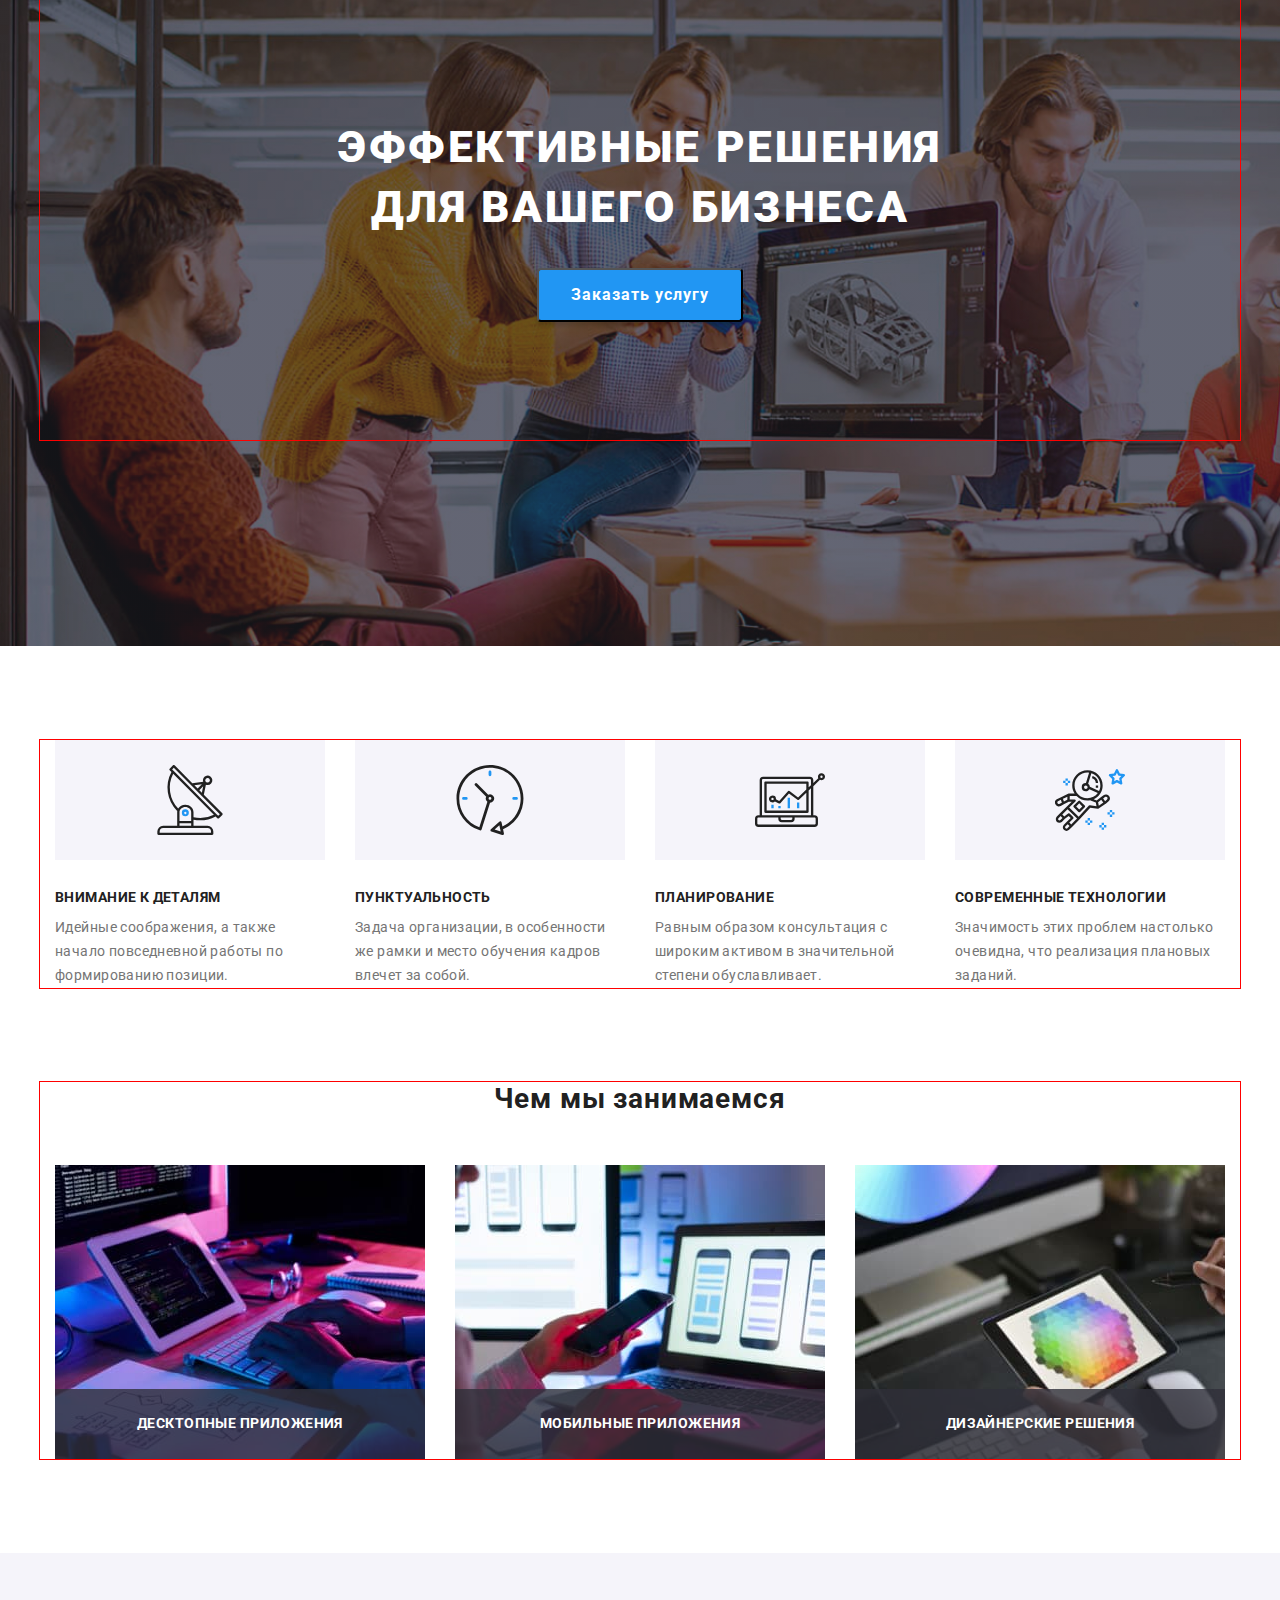
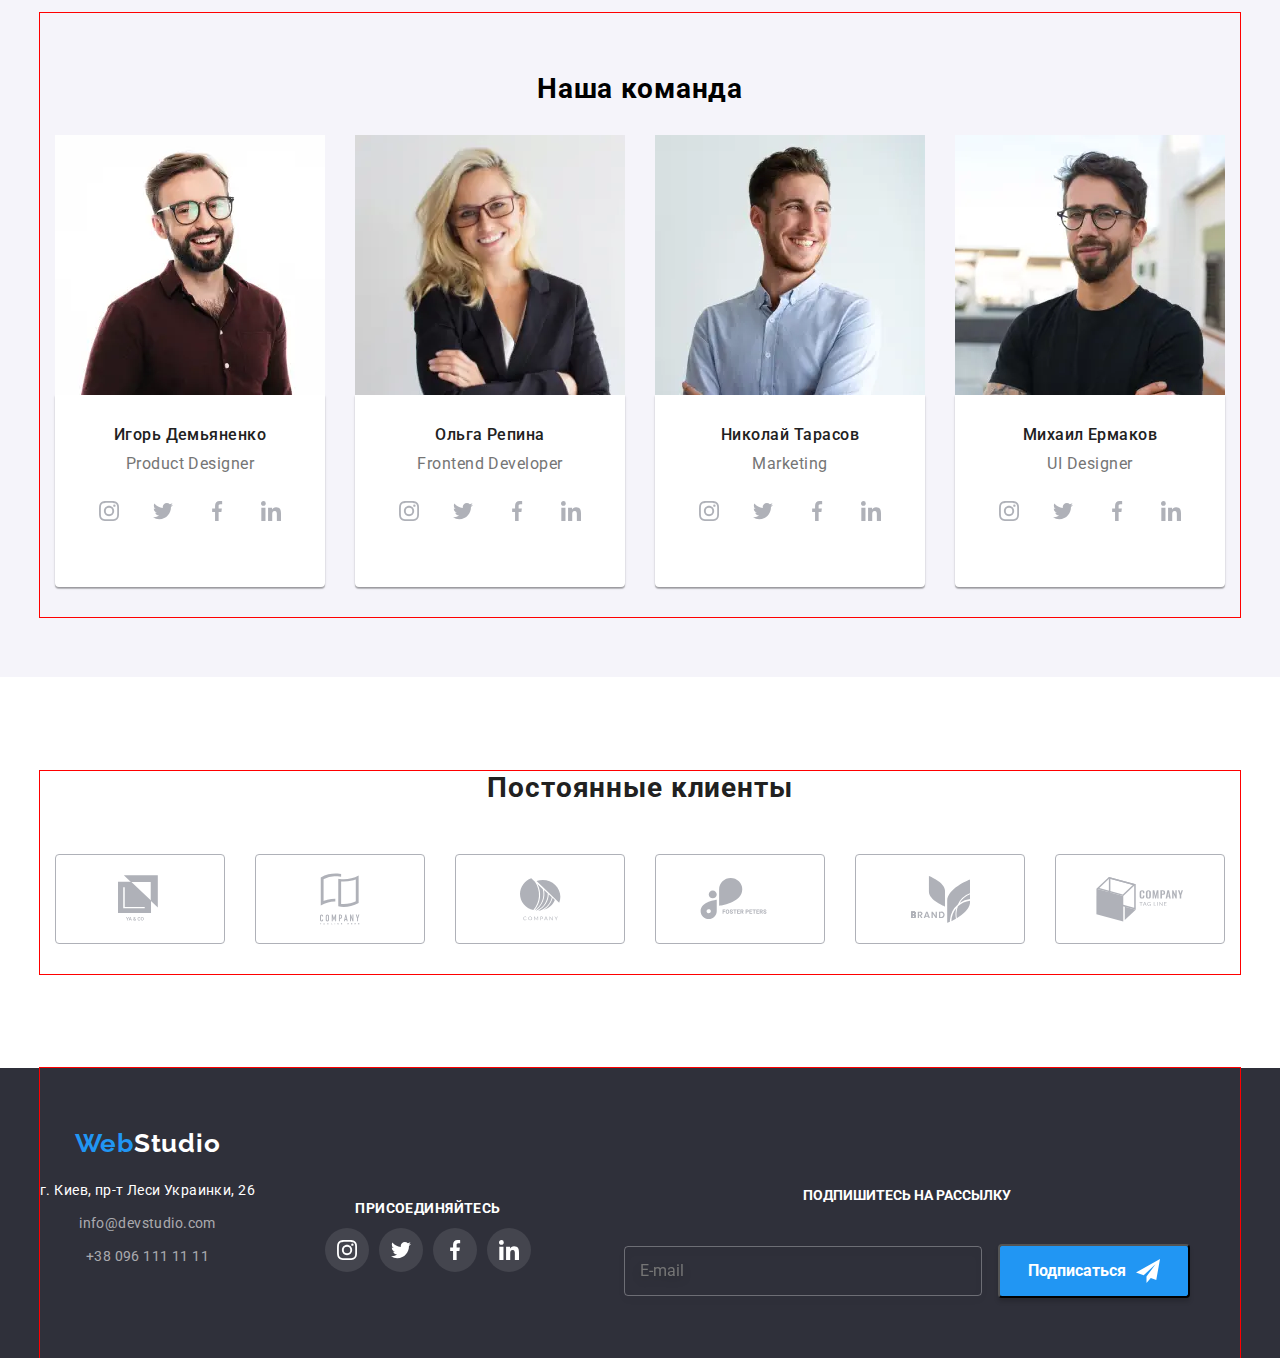
==== commit e9694b30: "Добавляет футер для  мобил" ====
--- a/index.html
+++ b/index.html
@@ -447,7 +447,7 @@
       </div>
     </section>
 
-    -->
+
 
     <!------КЛИЕНТЫ---->
 
@@ -511,7 +511,7 @@
 
   <!--ФУТЕР-->
 
-  <!--
+
 
   <footer class="footer">
     <div class="container">
@@ -573,7 +573,7 @@
 
     </div>
   </footer>
-  -->
+
 
 
   <div class="backdrop is-hidden" data-modal>
--- a/css/main.min.css
+++ b/css/main.min.css
@@ -1,2 +1,2 @@
-html{box-sizing:border-box}*,*::before,*::after{box-sizing:inherit}body{background-color:#fff;color:#757575;font-family:"Roboto",sans-serif}.img{display:block;width:100%;height:auto}.list{padding:0;margin:0;list-style:none}.link{text-decoration:none}.container{padding-left:15px;padding-right:15px;margin-left:auto;margin-right:auto;outline:1px solid red}.section{padding-top:60px;padding-bottom:60px}.section-title{margin-top:0px;margin-bottom:50px;font-weight:700;font-size:28px;line-height:1.18;text-align:center;letter-spacing:0.03em;color:#212121}.section-title.centred{text-align:center}.section.nopadding{padding-top:0px;padding-bottom:0px}@media screen and (min-width: 480px){.container{padding-top:0px;width:450px}.clients .container{padding-left:0px;padding-right:0px}.features .container{display:flex}.clients .section{padding-top:0px;padding-bottom:0px}}@media screen and (min-width: 768px){.container{width:768px}.clients .container{padding-left:15px;padding-right:15px;padding-bottom:0px}.page-header .container,.features .container,.footer .container{display:flex}}@media screen and (min-width: 1200px){.container{width:1200px}.work .container{display:block;padding-bottom:0px}.section{padding-top:94px;padding-bottom:94px}.section-title.centred{padding-top:0px;text-align:center}.section.nopadding{padding-top:0px;padding-bottom:0px}}.visually-hidden{position:absolute !important;clip:rect(1px 1px 1px 1px);clip:rect(1px, 1px, 1px, 1px);padding:0 !important;border:0 !important;height:1px !important;width:1px !important;overflow:hidden}.modal-btn{display:inline-block;background:#2196f3;box-shadow:0px 4px 4px rgba(0,0,0,0.15);border-radius:4px;padding:10px 32px;font-weight:700;font-size:16px;line-height:1.88;align-items:center;text-align:center;letter-spacing:0.06em;color:#fff}.social-list{display:flex;justify-content:space-between}.social-list__link{display:flex;align-items:center;justify-content:center;width:44px;height:44px;border-radius:50%;background-color:#fff;transition-property:all;transition-timing-function:cubic-bezier(0.4, 0, 0.2, 1);transition-duration:250ms}.social-list__link:hover,.social-list__link:focus{transition-property:all;transition-timing-function:cubic-bezier(0.4, 0, 0.2, 1);transition-duration:250ms;background-color:#2196f3}.social-list__link:hover .social-list-svg,.social-list__link:focus .social-list-svg{transition-property:all;transition-timing-function:cubic-bezier(0.4, 0, 0.2, 1);transition-duration:250ms;fill:#fff}.social-list__svg{transition-property:all;transition-timing-function:cubic-bezier(0.4, 0, 0.2, 1);transition-duration:250ms;fill:#afb1b8;width:20px;height:20px}.page-header{border-bottom:1px solid #eeeeee}.logo{display:inline-block;font-family:"Raleway",sans-serif;font-weight:700;font-size:26px;line-height:1.19;letter-spacing:0.03em;color:#2196f3}.logo__item{color:#000}.tel-link,.mail-link{display:flex;align-items:center;font-weight:500;font-size:14px;line-height:1.14;letter-spacing:0.02em;color:#757575;transition-property:all;transition-timing-function:cubic-bezier(0.4, 0, 0.2, 1);transition-duration:250ms}.subtitle{margin:0;font-weight:700;font-size:14px;line-height:1.14;letter-spacing:0.03em;text-transform:uppercase}.description{margin-top:0px;margin-bottom:0px;font-weight:400;font-size:14px;line-height:1.71;letter-spacing:0.03em;color:#757575}.modal{position:absolute;top:50%;left:50%;transform:translate(-50%, -50%) scale(1);width:528px;height:581px;background-color:#fff;transition:all 500ms linear 500ms}.close-btn{position:absolute;top:8px;right:8px;width:30px;height:30px;background-color:#fff;border:1px solid rgba(0,0,0,0.1);border-radius:50%;cursor:pointer}.backdrop{position:fixed;top:0;left:0;width:100%;height:100%;background-color:rgba(0,0,0,0.5);transition:all 500ms linear}.backdrop.is-hidden{opacity:0;visibility:hidden;pointer-events:none;transition:all 500ms linear 500ms}.backdrop.is-hidden .modal{transform:translate(-50%, -50%) scale(0);transition:all 500ms linear 0ms}.modal-form{display:flex;padding:40px;flex-direction:column;width:528px;height:581px}.modal-form .section-title{margin-bottom:12px;font-size:20px;line-height:1.15}.modal-form-svg{position:absolute;top:50%;left:12px;width:18px;height:18px;transform:translateY(-50%);transition:fill 250ms cubic-bezier(0.4, 0, 0.2, 1)}.modal-field,.modal-comment-field{margin-bottom:10px;font-weight:400;font-size:12px;line-height:1.16;letter-spacing:0.01em;color:#757575}.modal-comment-field{margin-bottom:4px}.modal-input{padding-left:42px;margin-top:4px;display:block;width:100%;height:40px;border:1px solid rgba(33,33,33,0.2);border-radius:4px;transition:border-color 250ms cubic-bezier(0.4, 0, 0.2, 1)}.modal-input:hover,.modal-input:focus{outline:none;border-color:#2196f3}.modal-input:hover+.modal-form-svg,.modal-input:focus+.modal-form-svg{fill:#2196f3}.modal-comment{margin-bottom:20px;padding:12px 16px;width:100%;height:120px;border:1px solid rgba(33,33,33,0.2);border-radius:4px;resize:none}.modal-comment:hover,.modal-comment:focus{outline:none;border-color:#2196f3}.modal-comment::placeholder{font-weight:400;font-size:14px;line-height:1.14;letter-spacing:0.01em;color:rgba(117,117,117,0.5)}.modal-field-wrapper{position:relative;display:block}.modal-policy{color:#2196f3}.modal-policy-field{display:flex;align-items:center;justify-content:center;margin-bottom:30px;font-weight:400;font-size:14px;line-height:1.71;letter-spacing:0.03em;color:var(--main-text-color)}.modal-policy-field::before{content:"";display:inline-block;margin-right:8px;width:16px;height:15px;border:2px solid #000000;border-radius:2px;transition:border-color 250ms cubic-bezier(0.4, 0, 0.2, 1);cursor:pointer}.modal-policy-input:checked+.modal-policy-field::before{background-color:#2196f3;border-color:#2196f3;background-image:url(../images/svg/accept.svg)}.modal-policy-input:focus+.modal-policy-field::before,.modal-policy-input:hover+.modal-policy-field::before{border-color:#2196f3}.modal-btn-submit{align-self:center;padding:10px 56px;font-weight:700;font-size:16px;line-height:1.87;letter-spacing:0.06em;color:#fff;background:#2196f3;box-shadow:0px 4px 4px rgba(0,0,0,0.15);border-radius:4px;border-color:transparent}.main-nav{display:flex;align-items:center}.main-nav .contacts{display:flex;margin-left:auto}.navigation{display:flex;align-items:center}.navigation .current{display:block;position:relative;color:#2196f3}.navigation .current::after{content:"";position:absolute;left:0;bottom:0;display:block;width:100%;height:4px;background-color:#2196f3;border-radius:2px}.navigation__list{display:flex;margin-left:93px}.navigation__list-item:not(:last-child){margin-right:50px}.navigation__list-link{display:block;padding-top:32px;padding-bottom:32px;font-weight:500;font-size:14px;line-height:1.14;letter-spacing:0.02em;color:#212121;transition-property:all;transition-timing-function:cubic-bezier(0.4, 0, 0.2, 1);transition-duration:250ms}.contacts__item:not(:last-child){margin-right:30px}.navigation__list-link:hover,.navigation__list-link:focus,.tel-link:hover,.tel-link:focus,.mail-link:hover,.mail-link:focus{transition-property:all;transition-timing-function:cubic-bezier(0.4, 0, 0.2, 1);transition-duration:250ms;color:#2196f3}.heder-link-svg{margin-right:10px;transition-property:all;transition-timing-function:cubic-bezier(0.4, 0, 0.2, 1);transition-duration:250ms;fill:#757575}.tel-link:hover .heder-link-svg,.tel-link:focus .heder-link-svg,.mail-link:hover .heder-link-svg,.mail-link:focus .heder-link-svg{transition-property:all;transition-timing-function:cubic-bezier(0.4, 0, 0.2, 1);transition-duration:250ms;fill:#2196f3}.hero{display:block;padding-top:118px;padding-bottom:118px;text-align:center}.hero-title{margin-top:0px;margin-bottom:30px;font-weight:900;font-size:26px;line-height:1.62;letter-spacing:0.06em;text-transform:uppercase;color:#fff}@media screen and (min-device-pixel-ratio: 2) and (max-width: 767px), screen and (min-resolution: 192dpi) and (max-width: 767px), screen and (min-resolution: 2dppx) and (max-width: 767px){.hero-bg{background-image:linear-gradient(rgba(47,48,58,0.4), rgba(47,48,58,0.4)),url("../images/studio/hero/bg-mobile@2x.jpg")}}@media screen and (min-width: 320px) and (max-width: 767px){.hero-bg{background-image:linear-gradient(rgba(47,48,58,0.4), rgba(47,48,58,0.4)),url("../images/studio/hero/bg-mobile.jpg");background-repeat:no-repeat;background-size:cover;padding-top:118px;padding-bottom:118px}}@media screen and (min-width: 768px){.hero-bg{flex-grow:1;background-image:linear-gradient(rgba(47,48,58,0.4), rgba(47,48,58,0.4)),url("../images/studio/hero/bg-tablet.jpg");background-repeat:no-repeat;background-size:cover}}@media screen and (min-device-pixel-ratio: 2) and (min-width: 768px), screen and (min-resolution: 192dpi) and (min-width: 768px), screen and (min-resolution: 2dppx) and (min-width: 768px){.hero-bg{background-image:linear-gradient(rgba(47,48,58,0.4), rgba(47,48,58,0.4)),url("../images/studio/hero/bg-tablet@2x.jpg")}}@media screen and (min-width: 1200px){.hero-bg{margin:0 auto;max-width:1600px;padding-bottom:200px;padding-bottom:206px;background-image:linear-gradient(rgba(47,48,58,0.4), rgba(47,48,58,0.4)),url("../images/studio/hero/bg-desktop.jpg")}.hero-title{font-size:44px;line-height:1.36}}@media screen and (min-device-pixel-ratio: 2) and (min-width: 1200px), screen and (min-resolution: 192dpi) and (min-width: 1200px), screen and (min-resolution: 2dppx) and (min-width: 1200px){.hero-right-side{background-image:linear-gradient(rgba(47,48,58,0.4), rgba(47,48,58,0.4)),url("../images/studio/hero/bg-desktop@2x.jpg")}}.features .section-title{display:none}.features .subtitle{margin-top:30px;margin-bottom:10px;color:#212121}.features-list-item{width:100%}.features .bg-antena::before{content:"";display:block;height:120px;background-color:#f5f4fa;background-image:url("../images/studio/features/antenna 1.svg");background-repeat:no-repeat;background-position:center;background-size:auto;background-origin:border-box}.features .bg-clock::before{content:"";display:block;height:120px;background-color:#f5f4fa;background-image:url("../images/studio/features/clock 1.svg");background-repeat:no-repeat;background-position:center;background-size:auto;background-origin:border-box}.features .bg-diagram::before{content:"";display:block;height:120px;background-color:#f5f4fa;background-image:url("../images/studio/features/diagram 1.svg");background-repeat:no-repeat;background-position:center;background-size:auto;background-origin:border-box}.features .bg-astronaut::before{content:"";display:block;height:120px;background-color:#f5f4fa;background-image:url("../images/studio/features/astronaut 1.svg");background-repeat:no-repeat;background-position:center;background-size:auto;background-origin:border-box}@media screen and (min-width: 480px){.features .subtitle{text-align:center}.features-list-item:not(:last-child){margin-bottom:30px}}@media screen and (min-width: 768px){.features .subtitle{text-align:start}.features-list{display:flex;flex-wrap:wrap;justify-content:space-between;align-content:space-around}.features-list-item{width:354px}.features-list-item:nth-child(-n+2){margin-bottom:30px}.features .bg-antena::before{width:354px}.features .bg-clock::before{width:354px}.features .bg-diagram::before{width:354px}.features .bg-astronaut::before{width:354px}}@media screen and (min-width: 1200px){.features-list{display:flex}.features-list-item{width:270px}.features-list-item:not(:last-child){margin-right:30px;margin-bottom:0px}.features .bg-antena::before{width:270px}.features .bg-clock::before{width:270px}.features .bg-diagram::before{width:270px}.features .bg-astronaut::before{width:270px}}.work{padding-top:0px}.work .container{display:block}.work-list{display:flex}.work-list-item{width:calc((100%-60px) / 3)}.work-list-item:not(:last-child){margin-right:30px}.work-wrapper{display:block;position:relative}.work-overlay{display:flex;position:absolute;width:100%;height:23.81%;left:0;bottom:0;padding-top:27px;padding-bottom:27px;justify-content:center;text-align:center;align-items:center;background-color:rgba(47,48,58,0.8)}.work-overlay .subtitle{display:block;position:absolute;color:#fff}@media screen and (max-width: 1199px){.work{display:none}}.team{background-color:#f5f4fa;padding-top:60px;padding-bottom:60px}.name-position{background-color:#fff;padding-top:30px;padding-bottom:30px;padding-left:32px;padding-right:32px;box-shadow:0px 1px 3px rgba(0,0,0,0.12),0px 1px 1px rgba(0,0,0,0.14),0px 2px 1px rgba(0,0,0,0.2);border-radius:0px 0px 4px 4px}.name-title{margin-top:0px;margin-bottom:10px;font-weight:500;font-size:16px;line-height:1.19;text-align:center;letter-spacing:0.03em;color:#212121}.position{margin-top:0px;margin-bottom:16px;font-weight:400;font-size:16px;line-height:1.19;text-align:center;letter-spacing:0.03em;color:#757575}@media screen and (min-width: 480px){.team{padding-bottom:60px}.container .team{padding-left:0px;padding-right:0px}.team-list__item:not(:last-child){margin-bottom:30px}.team .section-title{font-weight:bold;font-size:28px;line-height:1.17;letter-spacing:0.03em;color:#000;text-align:center;margin:0;padding-top:60px;padding-bottom:30px}.social-list{padding-bottom:24px}}@media screen and (min-width: 768px){.container .team{padding-left:15px;padding-right:15px}.team-list{display:flex;flex-wrap:wrap}.team-list__item{width:354px}.team-list__item:nth-child(2n+1){margin-right:30px}.team-list__item:nth-child(-n+2){margin-bottom:30px}}@media screen and (min-width: 1200px){.team-list{display:flex}.team-list__item{width:270px}.team-list__item:not(:last-child){margin-right:30px}}.clients-list{display:flex;flex-wrap:wrap}.clients-list__link{transition-property:all;transition-timing-function:cubic-bezier(0.4, 0, 0.2, 1);transition-duration:250ms;display:flex;align-items:center;justify-content:center;width:210px;height:90px;border-radius:4px;border:1px solid #afb1b8}.clients-list__link:hover,.clients-list__link:focus{transition-property:all;transition-timing-function:cubic-bezier(0.4, 0, 0.2, 1);transition-duration:250ms;border:1px solid #2196f3}.clients-list__svg{transition-property:all;transition-timing-function:cubic-bezier(0.4, 0, 0.2, 1);transition-duration:250ms;cursor:pointer;fill:#afb1b8}.clients-list__link:hover .clients-list__svg,.clients-list__link:focus .clients-list__svg{transition-property:all;transition-timing-function:cubic-bezier(0.4, 0, 0.2, 1);transition-duration:250ms;fill:#2196f3}@media screen and (min-width: 480px) and (max-width: 767px){.clients-list{display:flex;flex-wrap:wrap;align-content:space-around}.clients-list__item{width:210px}.clients-list__item:nth-child(2n){margin-left:30px}.clients-list__item:nth-child(-n+4){margin-bottom:30px}.clients-list__link{width:210px}}@media screen and (min-width: 768px){.clients-list{display:flex;flex-wrap:wrap;justify-content:space-between}.clients-list__item{width:226px}.clients-list__item:nth-child(-n+3){margin-bottom:30px}.clients-list__link{width:226px}}@media screen and (min-width: 1200px){.clients-list{display:flex;flex-wrap:wrap;justify-content:space-between}.clients-list__item{width:170px}.clients-list__link{width:170px}}.footer{background:#2f303a;padding-top:60px;padding-bottom:60px}.footer-subtitle{margin-bottom:20px;font-weight:700;font-size:14px;line-height:16px;letter-spacing:0.03em;text-transform:uppercase;color:#fff}.footer .container{display:flex;padding-left:0px;padding-right:0px}.footer .logo__item{color:#fff}.footer .tel-link,.footer .mail-link{font-weight:400;line-height:1.71;letter-spacing:0.03em;color:rgba(255,255,255,0.6)}.footer .tel-link:hover,.footer .tel-link:focus,.footer .mail-link:hover,.footer .mail-link:focus{transition-property:all;transition-timing-function:cubic-bezier(0.4, 0, 0.2, 1);transition-duration:250ms;color:#2196f3}.address{margin-top:20px;font-style:normal;font-weight:400;font-size:14px;line-height:1.71;letter-spacing:0.03em;color:#fff}.address .link{display:inline-block;margin-top:9px}.footer-social-list{margin-left:70px;margin-right:93px}.footer-social-list .social-list{display:flex}.footer-social-list .social-list__svg{transition-property:all;transition-timing-function:cubic-bezier(0.4, 0, 0.2, 1);transition-duration:250ms;fill:#fff;width:20px;height:20px}.footer-social-list .social-list__item:not(:last-child){margin-right:10px}.footer-social-list .social-list__link{display:flex;align-items:center;justify-content:center;width:44px;height:44px;border-radius:50%;background-color:rgba(255,255,255,0.1);transition-property:all;transition-timing-function:cubic-bezier(0.4, 0, 0.2, 1);transition-duration:250ms}.footer-social-list .social-list__link:hover,.footer-social-list .social-list__link:focus{transition-property:all;transition-timing-function:cubic-bezier(0.4, 0, 0.2, 1);transition-duration:250ms;background-color:#2196f3}.footer-social-list .social-list__link:hover .social-list-svg,.footer-social-list .social-list__link:focus .social-list-svg{transition-property:all;transition-timing-function:cubic-bezier(0.4, 0, 0.2, 1);transition-duration:250ms;fill:#fff}.sign-news{margin-left:93px}.sign-label{margin-bottom:20px;display:block;font-weight:700;font-size:14px;line-height:1.14;text-transform:uppercase;color:#fff}.sign-input{margin-right:12px;padding:15px;width:358px;height:50px;color:#fff;background-color:transparent;border:1px solid rgba(255,255,255,0.3);box-sizing:border-box;filter:drop-shadow(0px 4px 4px rgba(0,0,0,0.15));border-radius:4px}.sign-btn{display:inline-flex;align-items:center;padding:10px 28px;font-weight:700;font-size:16px;line-height:1.87;color:#fff;background:#2196f3;box-shadow:0px 4px 4px rgba(0,0,0,0.15);border-radius:4px}.sign-btn::after{margin-left:10px;content:"";display:inline-block;width:24px;height:24px;background-image:url(../images/svg/send.svg);background-repeat:no-repeat;background-position:center;background-size:cover}
+html{box-sizing:border-box}*,*::before,*::after{box-sizing:inherit}body{background-color:#fff;color:#757575;font-family:"Roboto",sans-serif}.img{display:block;width:100%;height:auto}.list{padding:0;margin:0;list-style:none}.link{text-decoration:none}.container{padding-left:15px;padding-right:15px;margin-left:auto;margin-right:auto;outline:1px solid red}.section{padding-top:60px;padding-bottom:60px}.section-title{margin-top:0px;margin-bottom:50px;font-weight:700;font-size:28px;line-height:1.18;text-align:center;letter-spacing:0.03em;color:#212121}.section-title.centred{text-align:center}.section.nopadding{padding-top:0px;padding-bottom:0px}@media screen and (min-width: 480px){.container{padding-top:0px;width:450px}.clients .container{padding-left:0px;padding-right:0px}.features .container{display:flex}.clients .section{padding-top:0px;padding-bottom:0px}}@media screen and (min-width: 768px){.container{width:768px}.clients .container{padding-left:15px;padding-right:15px;padding-bottom:0px}.page-header .container,.features .container,.footer .container{display:flex}}@media screen and (min-width: 1200px){.container{width:1200px}.work .container{display:block;padding-bottom:0px}.section{padding-top:94px;padding-bottom:94px}.section-title.centred{padding-top:0px;text-align:center}.section.nopadding{padding-top:0px;padding-bottom:0px}}.visually-hidden{position:absolute !important;clip:rect(1px 1px 1px 1px);clip:rect(1px, 1px, 1px, 1px);padding:0 !important;border:0 !important;height:1px !important;width:1px !important;overflow:hidden}.modal-btn{display:inline-block;background:#2196f3;box-shadow:0px 4px 4px rgba(0,0,0,0.15);border-radius:4px;padding:10px 32px;font-weight:700;font-size:16px;line-height:1.88;align-items:center;text-align:center;letter-spacing:0.06em;color:#fff}.social-list{display:flex;justify-content:space-between}.social-list__link{display:flex;align-items:center;justify-content:center;width:44px;height:44px;border-radius:50%;background-color:#fff;transition-property:all;transition-timing-function:cubic-bezier(0.4, 0, 0.2, 1);transition-duration:250ms}.social-list__link:hover,.social-list__link:focus{transition-property:all;transition-timing-function:cubic-bezier(0.4, 0, 0.2, 1);transition-duration:250ms;background-color:#2196f3}.social-list__link:hover .social-list-svg,.social-list__link:focus .social-list-svg{transition-property:all;transition-timing-function:cubic-bezier(0.4, 0, 0.2, 1);transition-duration:250ms;fill:#fff}.social-list__svg{transition-property:all;transition-timing-function:cubic-bezier(0.4, 0, 0.2, 1);transition-duration:250ms;fill:#afb1b8;width:20px;height:20px}.page-header{border-bottom:1px solid #eeeeee}.logo{display:inline-block;font-family:"Raleway",sans-serif;font-weight:700;font-size:26px;line-height:1.19;letter-spacing:0.03em;color:#2196f3}.logo__item{color:#000}.tel-link,.mail-link{display:flex;align-items:center;font-weight:500;font-size:14px;line-height:1.14;letter-spacing:0.02em;color:#757575;transition-property:all;transition-timing-function:cubic-bezier(0.4, 0, 0.2, 1);transition-duration:250ms}.subtitle{margin:0;font-weight:700;font-size:14px;line-height:1.14;letter-spacing:0.03em;text-transform:uppercase}.description{margin-top:0px;margin-bottom:0px;font-weight:400;font-size:14px;line-height:1.71;letter-spacing:0.03em;color:#757575}.modal{position:absolute;top:50%;left:50%;transform:translate(-50%, -50%) scale(1);width:528px;height:581px;background-color:#fff;transition:all 500ms linear 500ms}.close-btn{position:absolute;top:8px;right:8px;width:30px;height:30px;background-color:#fff;border:1px solid rgba(0,0,0,0.1);border-radius:50%;cursor:pointer}.backdrop{position:fixed;top:0;left:0;width:100%;height:100%;background-color:rgba(0,0,0,0.5);transition:all 500ms linear}.backdrop.is-hidden{opacity:0;visibility:hidden;pointer-events:none;transition:all 500ms linear 500ms}.backdrop.is-hidden .modal{transform:translate(-50%, -50%) scale(0);transition:all 500ms linear 0ms}.modal-form{display:flex;padding:40px;flex-direction:column;width:528px;height:581px}.modal-form .section-title{margin-bottom:12px;font-size:20px;line-height:1.15}.modal-form-svg{position:absolute;top:50%;left:12px;width:18px;height:18px;transform:translateY(-50%);transition:fill 250ms cubic-bezier(0.4, 0, 0.2, 1)}.modal-field,.modal-comment-field{margin-bottom:10px;font-weight:400;font-size:12px;line-height:1.16;letter-spacing:0.01em;color:#757575}.modal-comment-field{margin-bottom:4px}.modal-input{padding-left:42px;margin-top:4px;display:block;width:100%;height:40px;border:1px solid rgba(33,33,33,0.2);border-radius:4px;transition:border-color 250ms cubic-bezier(0.4, 0, 0.2, 1)}.modal-input:hover,.modal-input:focus{outline:none;border-color:#2196f3}.modal-input:hover+.modal-form-svg,.modal-input:focus+.modal-form-svg{fill:#2196f3}.modal-comment{margin-bottom:20px;padding:12px 16px;width:100%;height:120px;border:1px solid rgba(33,33,33,0.2);border-radius:4px;resize:none}.modal-comment:hover,.modal-comment:focus{outline:none;border-color:#2196f3}.modal-comment::placeholder{font-weight:400;font-size:14px;line-height:1.14;letter-spacing:0.01em;color:rgba(117,117,117,0.5)}.modal-field-wrapper{position:relative;display:block}.modal-policy{color:#2196f3}.modal-policy-field{display:flex;align-items:center;justify-content:center;margin-bottom:30px;font-weight:400;font-size:14px;line-height:1.71;letter-spacing:0.03em;color:var(--main-text-color)}.modal-policy-field::before{content:"";display:inline-block;margin-right:8px;width:16px;height:15px;border:2px solid #000000;border-radius:2px;transition:border-color 250ms cubic-bezier(0.4, 0, 0.2, 1);cursor:pointer}.modal-policy-input:checked+.modal-policy-field::before{background-color:#2196f3;border-color:#2196f3;background-image:url(../images/svg/accept.svg)}.modal-policy-input:focus+.modal-policy-field::before,.modal-policy-input:hover+.modal-policy-field::before{border-color:#2196f3}.modal-btn-submit{align-self:center;padding:10px 56px;font-weight:700;font-size:16px;line-height:1.87;letter-spacing:0.06em;color:#fff;background:#2196f3;box-shadow:0px 4px 4px rgba(0,0,0,0.15);border-radius:4px;border-color:transparent}.main-nav{display:flex;align-items:center}.main-nav .contacts{display:flex;margin-left:auto}.navigation{display:flex;align-items:center}.navigation .current{display:block;position:relative;color:#2196f3}.navigation .current::after{content:"";position:absolute;left:0;bottom:0;display:block;width:100%;height:4px;background-color:#2196f3;border-radius:2px}.navigation__list{display:flex;margin-left:93px}.navigation__list-item:not(:last-child){margin-right:50px}.navigation__list-link{display:block;padding-top:32px;padding-bottom:32px;font-weight:500;font-size:14px;line-height:1.14;letter-spacing:0.02em;color:#212121;transition-property:all;transition-timing-function:cubic-bezier(0.4, 0, 0.2, 1);transition-duration:250ms}.contacts__item:not(:last-child){margin-right:30px}.navigation__list-link:hover,.navigation__list-link:focus,.tel-link:hover,.tel-link:focus,.mail-link:hover,.mail-link:focus{transition-property:all;transition-timing-function:cubic-bezier(0.4, 0, 0.2, 1);transition-duration:250ms;color:#2196f3}.heder-link-svg{margin-right:10px;transition-property:all;transition-timing-function:cubic-bezier(0.4, 0, 0.2, 1);transition-duration:250ms;fill:#757575}.tel-link:hover .heder-link-svg,.tel-link:focus .heder-link-svg,.mail-link:hover .heder-link-svg,.mail-link:focus .heder-link-svg{transition-property:all;transition-timing-function:cubic-bezier(0.4, 0, 0.2, 1);transition-duration:250ms;fill:#2196f3}.hero{display:block;padding-top:118px;padding-bottom:118px;text-align:center}.hero-title{margin-top:0px;margin-bottom:30px;font-weight:900;font-size:26px;line-height:1.62;letter-spacing:0.06em;text-transform:uppercase;color:#fff}@media screen and (min-device-pixel-ratio: 2) and (max-width: 767px), screen and (min-resolution: 192dpi) and (max-width: 767px), screen and (min-resolution: 2dppx) and (max-width: 767px){.hero-bg{background-image:linear-gradient(rgba(47,48,58,0.4), rgba(47,48,58,0.4)),url("../images/studio/hero/bg-mobile@2x.jpg")}}@media screen and (min-width: 320px) and (max-width: 767px){.hero-bg{background-image:linear-gradient(rgba(47,48,58,0.4), rgba(47,48,58,0.4)),url("../images/studio/hero/bg-mobile.jpg");background-repeat:no-repeat;background-size:cover;padding-top:118px;padding-bottom:118px}}@media screen and (min-width: 768px){.hero-bg{flex-grow:1;background-image:linear-gradient(rgba(47,48,58,0.4), rgba(47,48,58,0.4)),url("../images/studio/hero/bg-tablet.jpg");background-repeat:no-repeat;background-size:cover}}@media screen and (min-device-pixel-ratio: 2) and (min-width: 768px), screen and (min-resolution: 192dpi) and (min-width: 768px), screen and (min-resolution: 2dppx) and (min-width: 768px){.hero-bg{background-image:linear-gradient(rgba(47,48,58,0.4), rgba(47,48,58,0.4)),url("../images/studio/hero/bg-tablet@2x.jpg")}}@media screen and (min-width: 1200px){.hero-bg{margin:0 auto;max-width:1600px;padding-bottom:200px;padding-bottom:206px;background-image:linear-gradient(rgba(47,48,58,0.4), rgba(47,48,58,0.4)),url("../images/studio/hero/bg-desktop.jpg")}.hero-title{font-size:44px;line-height:1.36}}@media screen and (min-device-pixel-ratio: 2) and (min-width: 1200px), screen and (min-resolution: 192dpi) and (min-width: 1200px), screen and (min-resolution: 2dppx) and (min-width: 1200px){.hero-right-side{background-image:linear-gradient(rgba(47,48,58,0.4), rgba(47,48,58,0.4)),url("../images/studio/hero/bg-desktop@2x.jpg")}}.features .section-title{display:none}.features .subtitle{margin-top:30px;margin-bottom:10px;color:#212121}.features-list-item{width:100%}.features .bg-antena::before{content:"";display:block;height:120px;background-color:#f5f4fa;background-image:url("../images/studio/features/antenna 1.svg");background-repeat:no-repeat;background-position:center;background-size:auto;background-origin:border-box}.features .bg-clock::before{content:"";display:block;height:120px;background-color:#f5f4fa;background-image:url("../images/studio/features/clock 1.svg");background-repeat:no-repeat;background-position:center;background-size:auto;background-origin:border-box}.features .bg-diagram::before{content:"";display:block;height:120px;background-color:#f5f4fa;background-image:url("../images/studio/features/diagram 1.svg");background-repeat:no-repeat;background-position:center;background-size:auto;background-origin:border-box}.features .bg-astronaut::before{content:"";display:block;height:120px;background-color:#f5f4fa;background-image:url("../images/studio/features/astronaut 1.svg");background-repeat:no-repeat;background-position:center;background-size:auto;background-origin:border-box}@media screen and (min-width: 480px){.features .subtitle{text-align:center}.features-list-item:not(:last-child){margin-bottom:30px}}@media screen and (min-width: 768px){.features .subtitle{text-align:start}.features-list{display:flex;flex-wrap:wrap;justify-content:space-between;align-content:space-around}.features-list-item{width:354px}.features-list-item:nth-child(-n+2){margin-bottom:30px}.features .bg-antena::before{width:354px}.features .bg-clock::before{width:354px}.features .bg-diagram::before{width:354px}.features .bg-astronaut::before{width:354px}}@media screen and (min-width: 1200px){.features-list{display:flex}.features-list-item{width:270px}.features-list-item:not(:last-child){margin-right:30px;margin-bottom:0px}.features .bg-antena::before{width:270px}.features .bg-clock::before{width:270px}.features .bg-diagram::before{width:270px}.features .bg-astronaut::before{width:270px}}.work{padding-top:0px}.work .container{display:block}.work-list{display:flex}.work-list-item{width:calc((100%-60px) / 3)}.work-list-item:not(:last-child){margin-right:30px}.work-wrapper{display:block;position:relative}.work-overlay{display:flex;position:absolute;width:100%;height:23.81%;left:0;bottom:0;padding-top:27px;padding-bottom:27px;justify-content:center;text-align:center;align-items:center;background-color:rgba(47,48,58,0.8)}.work-overlay .subtitle{display:block;position:absolute;color:#fff}@media screen and (max-width: 1199px){.work{display:none}}.team{background-color:#f5f4fa;padding-top:60px;padding-bottom:60px}.name-position{background-color:#fff;padding-top:30px;padding-bottom:30px;padding-left:32px;padding-right:32px;box-shadow:0px 1px 3px rgba(0,0,0,0.12),0px 1px 1px rgba(0,0,0,0.14),0px 2px 1px rgba(0,0,0,0.2);border-radius:0px 0px 4px 4px}.name-title{margin-top:0px;margin-bottom:10px;font-weight:500;font-size:16px;line-height:1.19;text-align:center;letter-spacing:0.03em;color:#212121}.position{margin-top:0px;margin-bottom:16px;font-weight:400;font-size:16px;line-height:1.19;text-align:center;letter-spacing:0.03em;color:#757575}@media screen and (min-width: 480px){.team{padding-bottom:60px}.container .team{padding-left:0px;padding-right:0px}.team-list__item:not(:last-child){margin-bottom:30px}.team .section-title{font-weight:bold;font-size:28px;line-height:1.17;letter-spacing:0.03em;color:#000;text-align:center;margin:0;padding-top:60px;padding-bottom:30px}.social-list{padding-bottom:24px}}@media screen and (min-width: 768px){.container .team{padding-left:15px;padding-right:15px}.team-list{display:flex;flex-wrap:wrap}.team-list__item{width:354px}.team-list__item:nth-child(2n+1){margin-right:30px}.team-list__item:nth-child(-n+2){margin-bottom:30px}}@media screen and (min-width: 1200px){.team-list{display:flex}.team-list__item{width:270px}.team-list__item:not(:last-child){margin-right:30px}}.clients-list{display:flex;flex-wrap:wrap}.clients-list__link{transition-property:all;transition-timing-function:cubic-bezier(0.4, 0, 0.2, 1);transition-duration:250ms;display:flex;align-items:center;justify-content:center;width:210px;height:90px;border-radius:4px;border:1px solid #afb1b8}.clients-list__link:hover,.clients-list__link:focus{transition-property:all;transition-timing-function:cubic-bezier(0.4, 0, 0.2, 1);transition-duration:250ms;border:1px solid #2196f3}.clients-list__svg{transition-property:all;transition-timing-function:cubic-bezier(0.4, 0, 0.2, 1);transition-duration:250ms;cursor:pointer;fill:#afb1b8}.clients-list__link:hover .clients-list__svg,.clients-list__link:focus .clients-list__svg{transition-property:all;transition-timing-function:cubic-bezier(0.4, 0, 0.2, 1);transition-duration:250ms;fill:#2196f3}@media screen and (min-width: 480px) and (max-width: 767px){.clients-list{display:flex;flex-wrap:wrap;align-content:space-around}.clients-list__item{width:210px}.clients-list__item:nth-child(2n){margin-left:30px}.clients-list__item:nth-child(-n+4){margin-bottom:30px}.clients-list__link{width:210px}}@media screen and (min-width: 768px){.clients-list{display:flex;flex-wrap:wrap;justify-content:space-between}.clients-list__item{width:226px}.clients-list__item:nth-child(-n+3){margin-bottom:30px}.clients-list__link{width:226px}}@media screen and (min-width: 1200px){.clients-list{display:flex;flex-wrap:wrap;justify-content:space-between}.clients-list__item{width:170px}.clients-list__link{width:170px}}.footer{background:#2f303a;text-align:center}.footer-subtitle{font-weight:700;font-size:14px;line-height:16px;letter-spacing:0.03em;text-transform:uppercase;color:#fff}.footer .container{padding-left:0px;padding-right:0px;padding-top:60px;padding-bottom:60px}.footer .logo__item{color:#fff}.footer .tel-link,.footer .mail-link{font-weight:400;line-height:1.71;letter-spacing:0.03em;color:rgba(255,255,255,0.6)}.footer .tel-link:hover,.footer .tel-link:focus,.footer .mail-link:hover,.footer .mail-link:focus{transition-property:all;transition-timing-function:cubic-bezier(0.4, 0, 0.2, 1);transition-duration:250ms;color:#2196f3}.address{margin-top:20px;font-style:normal;font-weight:400;font-size:14px;line-height:1.71;letter-spacing:0.03em;color:#fff}.address .link{display:inline-block;margin-top:9px}.footer-social-list{margin-top:60px;margin-left:70px;margin-right:93px}.footer-social-list .social-list{display:flex;padding-bottom:0px;justify-content:center}.footer-social-list .social-list__svg{transition-property:all;transition-timing-function:cubic-bezier(0.4, 0, 0.2, 1);transition-duration:250ms;fill:#fff;width:20px;height:20px}.footer-social-list .social-list__item:not(:last-child){margin-right:10px}.footer-social-list .social-list__link{display:flex;align-items:center;justify-content:center;width:44px;height:44px;border-radius:50%;background-color:rgba(255,255,255,0.1);transition-property:all;transition-timing-function:cubic-bezier(0.4, 0, 0.2, 1);transition-duration:250ms}.footer-social-list .social-list__link:hover,.footer-social-list .social-list__link:focus{transition-property:all;transition-timing-function:cubic-bezier(0.4, 0, 0.2, 1);transition-duration:250ms;background-color:#2196f3}.footer-social-list .social-list__link:hover .social-list-svg,.footer-social-list .social-list__link:focus .social-list-svg{transition-property:all;transition-timing-function:cubic-bezier(0.4, 0, 0.2, 1);transition-duration:250ms;fill:#fff}.sign-to-news{margin-top:60px}.sign-label{margin-bottom:20px;display:block;font-weight:700;font-size:14px;line-height:1.14;text-transform:uppercase;color:#fff}.sign-input{margin-right:12px;padding:15px;width:358px;height:50px;color:#fff;background-color:transparent;border:1px solid rgba(255,255,255,0.3);box-sizing:border-box;filter:drop-shadow(0px 4px 4px rgba(0,0,0,0.15));border-radius:4px}.sign-btn{margin-top:20px;display:inline-flex;align-items:center;padding:10px 28px;font-weight:700;font-size:16px;line-height:1.87;color:#fff;background:#2196f3;box-shadow:0px 4px 4px rgba(0,0,0,0.15);border-radius:4px}.sign-btn::after{margin-left:10px;content:"";display:inline-block;width:24px;height:24px;background-image:url(../images/svg/send.svg);background-repeat:no-repeat;background-position:center;background-size:cover}@media screen and (min-width: 480px) and (max-width: 767px){.features .subtitle{text-align:center}.features-list-item:not(:last-child){margin-bottom:30px}}
 /*# sourceMappingURL=main.min.css.map */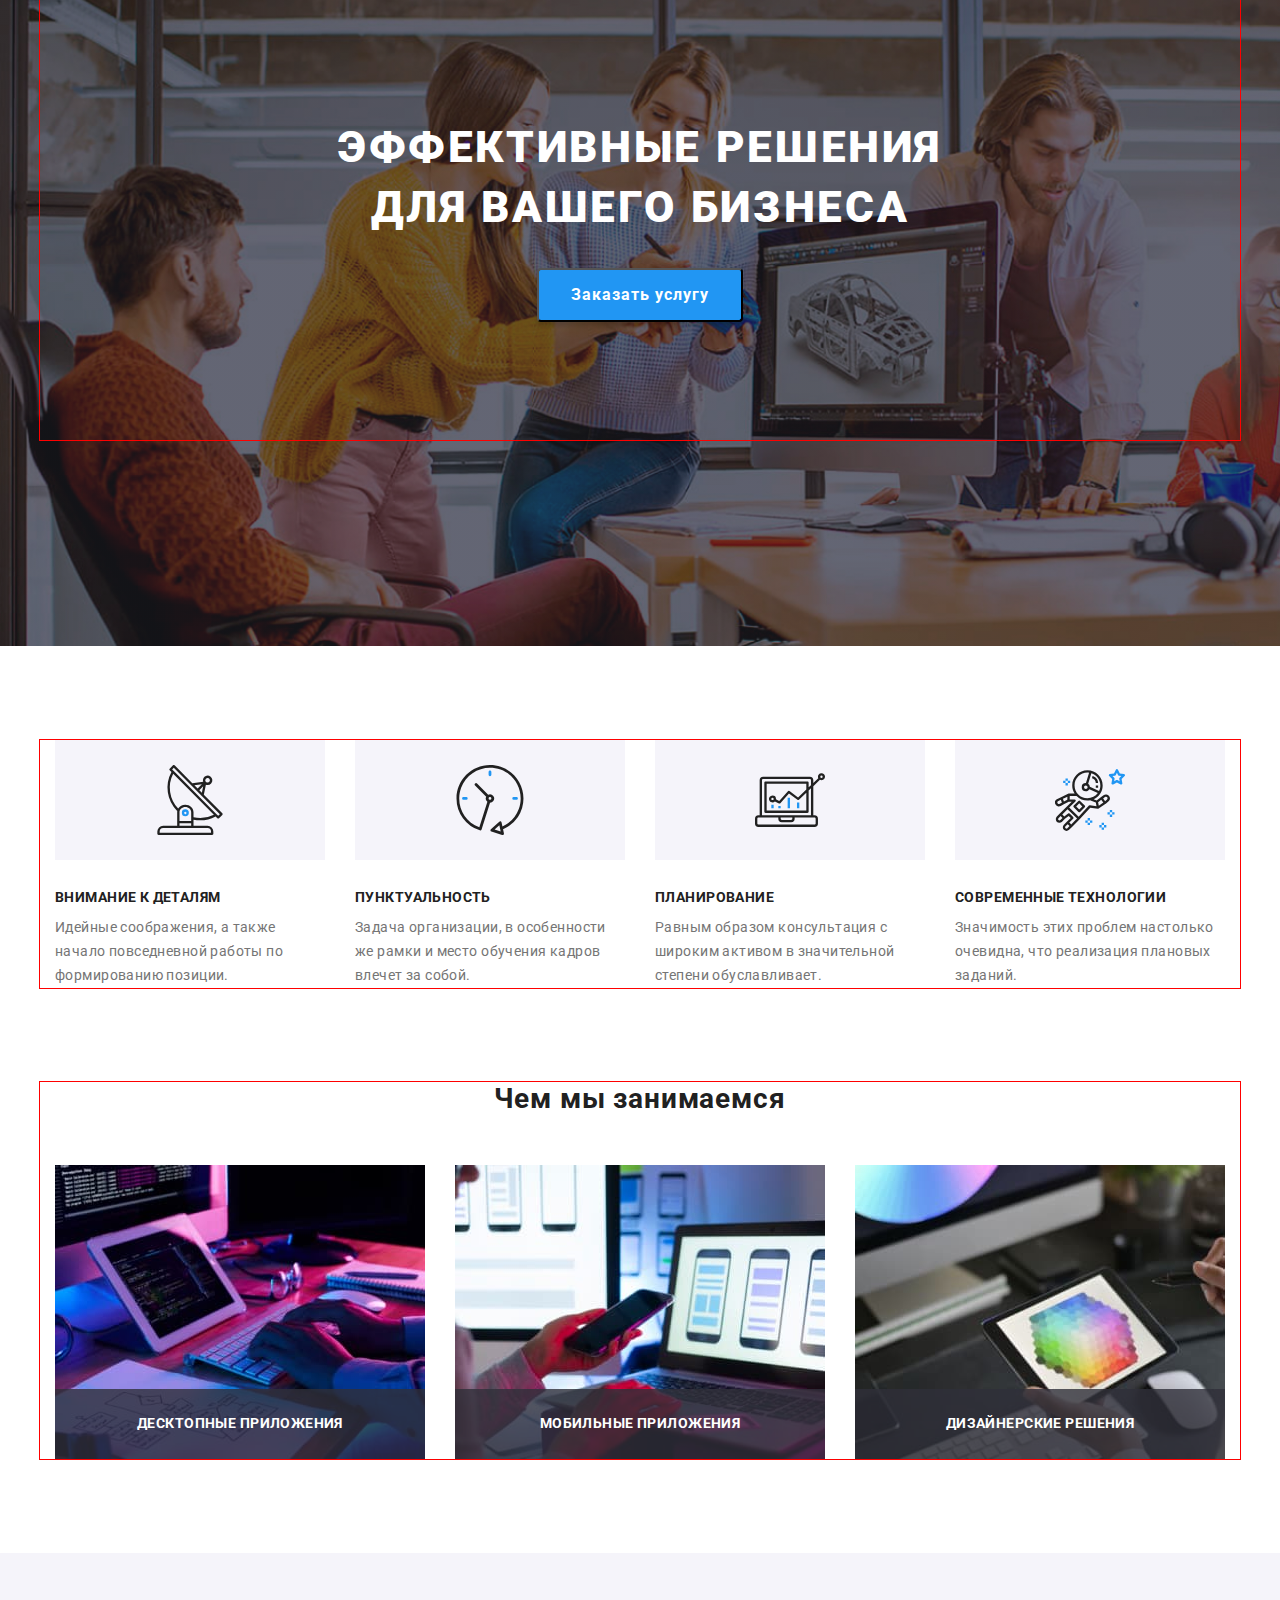
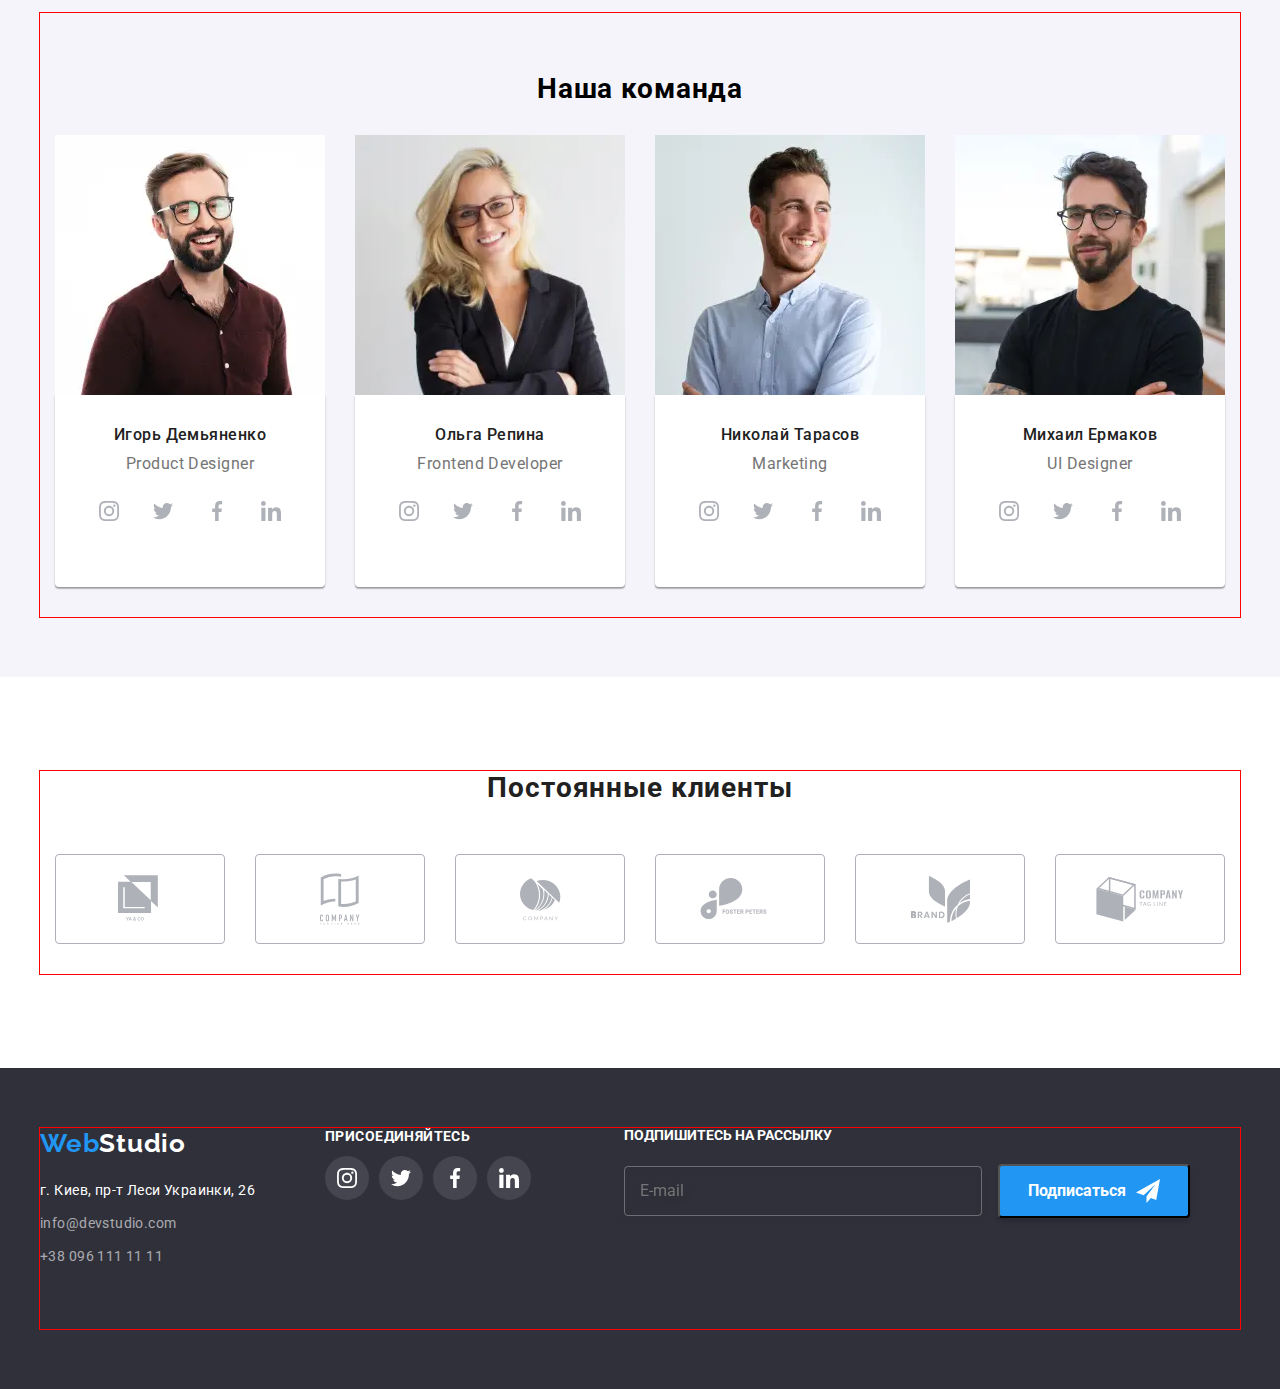
==== commit acb68e50: "footer for tablet and desktop" ====
--- a/index.html
+++ b/index.html
@@ -515,49 +515,55 @@
 
   <footer class="footer">
     <div class="container">
-      <div class="footer-contacts">
-        <a class="logo link" href="./index.html" aria-label="логотип вэбстудия">Web<span
-            class="logo__item">Studio</span></a>
-        <address class="address">
-          <span>г. Киев, пр-т Леси Украинки, 26</span><br />
-          <a class="mail-link link" href="mailto:info@devstudio.com">info@devstudio.com</a><br />
-          <a class="tel-link link" href="tel:+380961111111">+38 096 111 11 11</a>
-        </address>
+
+      <div class="contacts-social">
+
+        <div class="footer-contacts">
+          <a class="logo link" href="./index.html" aria-label="логотип вэбстудия">Web<span class="logo__item">Studio</span></a>
+          <address class="address">
+            <span>г. Киев, пр-т Леси Украинки, 26</span><br />
+            <a class="mail-link link" href="mailto:info@devstudio.com">info@devstudio.com</a><br />
+            <a class="tel-link link" href="tel:+380961111111">+38 096 111 11 11</a>
+          </address>
+        </div>
+        
+        <div class="footer-social-list">
+          <h2 class="footer-subtitle">Присоединяйтесь</h2>
+          <ul class="social-list list">
+            <li class="social-list__item">
+              <a class="social-list__link" href="">
+                <svg class="social-list__svg">
+                  <use href="./images/sprite.svg#icon-instagram-2"></use>
+                </svg>
+              </a>
+            </li>
+            <li class="social-list__item">
+              <a class="social-list__link" href="">
+                <svg class="social-list__svg">
+                  <use href="./images/sprite.svg#icon-twitter-1"></use>
+                </svg>
+              </a>
+            </li>
+            <li class="social-list__item">
+              <a class="social-list__link" href="">
+                <svg class="social-list__svg">
+                  <use href="./images/sprite.svg#icon-facebook-1"></use>
+                </svg>
+              </a>
+            </li>
+            <li class="social-list__item">
+              <a class="social-list__link" href="">
+                <svg class="social-list__svg">
+                  <use href="./images/sprite.svg#icon-linkedin-1"></use>
+                </svg>
+              </a>
+            </li>
+          </ul>
+        </div>
+
+
       </div>
-
-      <div class="footer-social-list">
-        <h2 class="footer-subtitle">Присоединяйтесь</h2>
-        <ul class="social-list list">
-          <li class="social-list__item">
-            <a class="social-list__link" href="">
-              <svg class="social-list__svg">
-                <use href="./images/sprite.svg#icon-instagram-2"></use>
-              </svg>
-            </a>
-          </li>
-          <li class="social-list__item">
-            <a class="social-list__link" href="">
-              <svg class="social-list__svg">
-                <use href="./images/sprite.svg#icon-twitter-1"></use>
-              </svg>
-            </a>
-          </li>
-          <li class="social-list__item">
-            <a class="social-list__link" href="">
-              <svg class="social-list__svg">
-                <use href="./images/sprite.svg#icon-facebook-1"></use>
-              </svg>
-            </a>
-          </li>
-          <li class="social-list__item">
-            <a class="social-list__link" href="">
-              <svg class="social-list__svg">
-                <use href="./images/sprite.svg#icon-linkedin-1"></use>
-              </svg>
-            </a>
-          </li>
-        </ul>
-      </div>
+      
 
 
 
--- a/css/main.min.css
+++ b/css/main.min.css
@@ -1,2 +1,2 @@
-html{box-sizing:border-box}*,*::before,*::after{box-sizing:inherit}body{background-color:#fff;color:#757575;font-family:"Roboto",sans-serif}.img{display:block;width:100%;height:auto}.list{padding:0;margin:0;list-style:none}.link{text-decoration:none}.container{padding-left:15px;padding-right:15px;margin-left:auto;margin-right:auto;outline:1px solid red}.section{padding-top:60px;padding-bottom:60px}.section-title{margin-top:0px;margin-bottom:50px;font-weight:700;font-size:28px;line-height:1.18;text-align:center;letter-spacing:0.03em;color:#212121}.section-title.centred{text-align:center}.section.nopadding{padding-top:0px;padding-bottom:0px}@media screen and (min-width: 480px){.container{padding-top:0px;width:450px}.clients .container{padding-left:0px;padding-right:0px}.features .container{display:flex}.clients .section{padding-top:0px;padding-bottom:0px}}@media screen and (min-width: 768px){.container{width:768px}.clients .container{padding-left:15px;padding-right:15px;padding-bottom:0px}.page-header .container,.features .container,.footer .container{display:flex}}@media screen and (min-width: 1200px){.container{width:1200px}.work .container{display:block;padding-bottom:0px}.section{padding-top:94px;padding-bottom:94px}.section-title.centred{padding-top:0px;text-align:center}.section.nopadding{padding-top:0px;padding-bottom:0px}}.visually-hidden{position:absolute !important;clip:rect(1px 1px 1px 1px);clip:rect(1px, 1px, 1px, 1px);padding:0 !important;border:0 !important;height:1px !important;width:1px !important;overflow:hidden}.modal-btn{display:inline-block;background:#2196f3;box-shadow:0px 4px 4px rgba(0,0,0,0.15);border-radius:4px;padding:10px 32px;font-weight:700;font-size:16px;line-height:1.88;align-items:center;text-align:center;letter-spacing:0.06em;color:#fff}.social-list{display:flex;justify-content:space-between}.social-list__link{display:flex;align-items:center;justify-content:center;width:44px;height:44px;border-radius:50%;background-color:#fff;transition-property:all;transition-timing-function:cubic-bezier(0.4, 0, 0.2, 1);transition-duration:250ms}.social-list__link:hover,.social-list__link:focus{transition-property:all;transition-timing-function:cubic-bezier(0.4, 0, 0.2, 1);transition-duration:250ms;background-color:#2196f3}.social-list__link:hover .social-list-svg,.social-list__link:focus .social-list-svg{transition-property:all;transition-timing-function:cubic-bezier(0.4, 0, 0.2, 1);transition-duration:250ms;fill:#fff}.social-list__svg{transition-property:all;transition-timing-function:cubic-bezier(0.4, 0, 0.2, 1);transition-duration:250ms;fill:#afb1b8;width:20px;height:20px}.page-header{border-bottom:1px solid #eeeeee}.logo{display:inline-block;font-family:"Raleway",sans-serif;font-weight:700;font-size:26px;line-height:1.19;letter-spacing:0.03em;color:#2196f3}.logo__item{color:#000}.tel-link,.mail-link{display:flex;align-items:center;font-weight:500;font-size:14px;line-height:1.14;letter-spacing:0.02em;color:#757575;transition-property:all;transition-timing-function:cubic-bezier(0.4, 0, 0.2, 1);transition-duration:250ms}.subtitle{margin:0;font-weight:700;font-size:14px;line-height:1.14;letter-spacing:0.03em;text-transform:uppercase}.description{margin-top:0px;margin-bottom:0px;font-weight:400;font-size:14px;line-height:1.71;letter-spacing:0.03em;color:#757575}.modal{position:absolute;top:50%;left:50%;transform:translate(-50%, -50%) scale(1);width:528px;height:581px;background-color:#fff;transition:all 500ms linear 500ms}.close-btn{position:absolute;top:8px;right:8px;width:30px;height:30px;background-color:#fff;border:1px solid rgba(0,0,0,0.1);border-radius:50%;cursor:pointer}.backdrop{position:fixed;top:0;left:0;width:100%;height:100%;background-color:rgba(0,0,0,0.5);transition:all 500ms linear}.backdrop.is-hidden{opacity:0;visibility:hidden;pointer-events:none;transition:all 500ms linear 500ms}.backdrop.is-hidden .modal{transform:translate(-50%, -50%) scale(0);transition:all 500ms linear 0ms}.modal-form{display:flex;padding:40px;flex-direction:column;width:528px;height:581px}.modal-form .section-title{margin-bottom:12px;font-size:20px;line-height:1.15}.modal-form-svg{position:absolute;top:50%;left:12px;width:18px;height:18px;transform:translateY(-50%);transition:fill 250ms cubic-bezier(0.4, 0, 0.2, 1)}.modal-field,.modal-comment-field{margin-bottom:10px;font-weight:400;font-size:12px;line-height:1.16;letter-spacing:0.01em;color:#757575}.modal-comment-field{margin-bottom:4px}.modal-input{padding-left:42px;margin-top:4px;display:block;width:100%;height:40px;border:1px solid rgba(33,33,33,0.2);border-radius:4px;transition:border-color 250ms cubic-bezier(0.4, 0, 0.2, 1)}.modal-input:hover,.modal-input:focus{outline:none;border-color:#2196f3}.modal-input:hover+.modal-form-svg,.modal-input:focus+.modal-form-svg{fill:#2196f3}.modal-comment{margin-bottom:20px;padding:12px 16px;width:100%;height:120px;border:1px solid rgba(33,33,33,0.2);border-radius:4px;resize:none}.modal-comment:hover,.modal-comment:focus{outline:none;border-color:#2196f3}.modal-comment::placeholder{font-weight:400;font-size:14px;line-height:1.14;letter-spacing:0.01em;color:rgba(117,117,117,0.5)}.modal-field-wrapper{position:relative;display:block}.modal-policy{color:#2196f3}.modal-policy-field{display:flex;align-items:center;justify-content:center;margin-bottom:30px;font-weight:400;font-size:14px;line-height:1.71;letter-spacing:0.03em;color:var(--main-text-color)}.modal-policy-field::before{content:"";display:inline-block;margin-right:8px;width:16px;height:15px;border:2px solid #000000;border-radius:2px;transition:border-color 250ms cubic-bezier(0.4, 0, 0.2, 1);cursor:pointer}.modal-policy-input:checked+.modal-policy-field::before{background-color:#2196f3;border-color:#2196f3;background-image:url(../images/svg/accept.svg)}.modal-policy-input:focus+.modal-policy-field::before,.modal-policy-input:hover+.modal-policy-field::before{border-color:#2196f3}.modal-btn-submit{align-self:center;padding:10px 56px;font-weight:700;font-size:16px;line-height:1.87;letter-spacing:0.06em;color:#fff;background:#2196f3;box-shadow:0px 4px 4px rgba(0,0,0,0.15);border-radius:4px;border-color:transparent}.main-nav{display:flex;align-items:center}.main-nav .contacts{display:flex;margin-left:auto}.navigation{display:flex;align-items:center}.navigation .current{display:block;position:relative;color:#2196f3}.navigation .current::after{content:"";position:absolute;left:0;bottom:0;display:block;width:100%;height:4px;background-color:#2196f3;border-radius:2px}.navigation__list{display:flex;margin-left:93px}.navigation__list-item:not(:last-child){margin-right:50px}.navigation__list-link{display:block;padding-top:32px;padding-bottom:32px;font-weight:500;font-size:14px;line-height:1.14;letter-spacing:0.02em;color:#212121;transition-property:all;transition-timing-function:cubic-bezier(0.4, 0, 0.2, 1);transition-duration:250ms}.contacts__item:not(:last-child){margin-right:30px}.navigation__list-link:hover,.navigation__list-link:focus,.tel-link:hover,.tel-link:focus,.mail-link:hover,.mail-link:focus{transition-property:all;transition-timing-function:cubic-bezier(0.4, 0, 0.2, 1);transition-duration:250ms;color:#2196f3}.heder-link-svg{margin-right:10px;transition-property:all;transition-timing-function:cubic-bezier(0.4, 0, 0.2, 1);transition-duration:250ms;fill:#757575}.tel-link:hover .heder-link-svg,.tel-link:focus .heder-link-svg,.mail-link:hover .heder-link-svg,.mail-link:focus .heder-link-svg{transition-property:all;transition-timing-function:cubic-bezier(0.4, 0, 0.2, 1);transition-duration:250ms;fill:#2196f3}.hero{display:block;padding-top:118px;padding-bottom:118px;text-align:center}.hero-title{margin-top:0px;margin-bottom:30px;font-weight:900;font-size:26px;line-height:1.62;letter-spacing:0.06em;text-transform:uppercase;color:#fff}@media screen and (min-device-pixel-ratio: 2) and (max-width: 767px), screen and (min-resolution: 192dpi) and (max-width: 767px), screen and (min-resolution: 2dppx) and (max-width: 767px){.hero-bg{background-image:linear-gradient(rgba(47,48,58,0.4), rgba(47,48,58,0.4)),url("../images/studio/hero/bg-mobile@2x.jpg")}}@media screen and (min-width: 320px) and (max-width: 767px){.hero-bg{background-image:linear-gradient(rgba(47,48,58,0.4), rgba(47,48,58,0.4)),url("../images/studio/hero/bg-mobile.jpg");background-repeat:no-repeat;background-size:cover;padding-top:118px;padding-bottom:118px}}@media screen and (min-width: 768px){.hero-bg{flex-grow:1;background-image:linear-gradient(rgba(47,48,58,0.4), rgba(47,48,58,0.4)),url("../images/studio/hero/bg-tablet.jpg");background-repeat:no-repeat;background-size:cover}}@media screen and (min-device-pixel-ratio: 2) and (min-width: 768px), screen and (min-resolution: 192dpi) and (min-width: 768px), screen and (min-resolution: 2dppx) and (min-width: 768px){.hero-bg{background-image:linear-gradient(rgba(47,48,58,0.4), rgba(47,48,58,0.4)),url("../images/studio/hero/bg-tablet@2x.jpg")}}@media screen and (min-width: 1200px){.hero-bg{margin:0 auto;max-width:1600px;padding-bottom:200px;padding-bottom:206px;background-image:linear-gradient(rgba(47,48,58,0.4), rgba(47,48,58,0.4)),url("../images/studio/hero/bg-desktop.jpg")}.hero-title{font-size:44px;line-height:1.36}}@media screen and (min-device-pixel-ratio: 2) and (min-width: 1200px), screen and (min-resolution: 192dpi) and (min-width: 1200px), screen and (min-resolution: 2dppx) and (min-width: 1200px){.hero-right-side{background-image:linear-gradient(rgba(47,48,58,0.4), rgba(47,48,58,0.4)),url("../images/studio/hero/bg-desktop@2x.jpg")}}.features .section-title{display:none}.features .subtitle{margin-top:30px;margin-bottom:10px;color:#212121}.features-list-item{width:100%}.features .bg-antena::before{content:"";display:block;height:120px;background-color:#f5f4fa;background-image:url("../images/studio/features/antenna 1.svg");background-repeat:no-repeat;background-position:center;background-size:auto;background-origin:border-box}.features .bg-clock::before{content:"";display:block;height:120px;background-color:#f5f4fa;background-image:url("../images/studio/features/clock 1.svg");background-repeat:no-repeat;background-position:center;background-size:auto;background-origin:border-box}.features .bg-diagram::before{content:"";display:block;height:120px;background-color:#f5f4fa;background-image:url("../images/studio/features/diagram 1.svg");background-repeat:no-repeat;background-position:center;background-size:auto;background-origin:border-box}.features .bg-astronaut::before{content:"";display:block;height:120px;background-color:#f5f4fa;background-image:url("../images/studio/features/astronaut 1.svg");background-repeat:no-repeat;background-position:center;background-size:auto;background-origin:border-box}@media screen and (min-width: 480px){.features .subtitle{text-align:center}.features-list-item:not(:last-child){margin-bottom:30px}}@media screen and (min-width: 768px){.features .subtitle{text-align:start}.features-list{display:flex;flex-wrap:wrap;justify-content:space-between;align-content:space-around}.features-list-item{width:354px}.features-list-item:nth-child(-n+2){margin-bottom:30px}.features .bg-antena::before{width:354px}.features .bg-clock::before{width:354px}.features .bg-diagram::before{width:354px}.features .bg-astronaut::before{width:354px}}@media screen and (min-width: 1200px){.features-list{display:flex}.features-list-item{width:270px}.features-list-item:not(:last-child){margin-right:30px;margin-bottom:0px}.features .bg-antena::before{width:270px}.features .bg-clock::before{width:270px}.features .bg-diagram::before{width:270px}.features .bg-astronaut::before{width:270px}}.work{padding-top:0px}.work .container{display:block}.work-list{display:flex}.work-list-item{width:calc((100%-60px) / 3)}.work-list-item:not(:last-child){margin-right:30px}.work-wrapper{display:block;position:relative}.work-overlay{display:flex;position:absolute;width:100%;height:23.81%;left:0;bottom:0;padding-top:27px;padding-bottom:27px;justify-content:center;text-align:center;align-items:center;background-color:rgba(47,48,58,0.8)}.work-overlay .subtitle{display:block;position:absolute;color:#fff}@media screen and (max-width: 1199px){.work{display:none}}.team{background-color:#f5f4fa;padding-top:60px;padding-bottom:60px}.name-position{background-color:#fff;padding-top:30px;padding-bottom:30px;padding-left:32px;padding-right:32px;box-shadow:0px 1px 3px rgba(0,0,0,0.12),0px 1px 1px rgba(0,0,0,0.14),0px 2px 1px rgba(0,0,0,0.2);border-radius:0px 0px 4px 4px}.name-title{margin-top:0px;margin-bottom:10px;font-weight:500;font-size:16px;line-height:1.19;text-align:center;letter-spacing:0.03em;color:#212121}.position{margin-top:0px;margin-bottom:16px;font-weight:400;font-size:16px;line-height:1.19;text-align:center;letter-spacing:0.03em;color:#757575}@media screen and (min-width: 480px){.team{padding-bottom:60px}.container .team{padding-left:0px;padding-right:0px}.team-list__item:not(:last-child){margin-bottom:30px}.team .section-title{font-weight:bold;font-size:28px;line-height:1.17;letter-spacing:0.03em;color:#000;text-align:center;margin:0;padding-top:60px;padding-bottom:30px}.social-list{padding-bottom:24px}}@media screen and (min-width: 768px){.container .team{padding-left:15px;padding-right:15px}.team-list{display:flex;flex-wrap:wrap}.team-list__item{width:354px}.team-list__item:nth-child(2n+1){margin-right:30px}.team-list__item:nth-child(-n+2){margin-bottom:30px}}@media screen and (min-width: 1200px){.team-list{display:flex}.team-list__item{width:270px}.team-list__item:not(:last-child){margin-right:30px}}.clients-list{display:flex;flex-wrap:wrap}.clients-list__link{transition-property:all;transition-timing-function:cubic-bezier(0.4, 0, 0.2, 1);transition-duration:250ms;display:flex;align-items:center;justify-content:center;width:210px;height:90px;border-radius:4px;border:1px solid #afb1b8}.clients-list__link:hover,.clients-list__link:focus{transition-property:all;transition-timing-function:cubic-bezier(0.4, 0, 0.2, 1);transition-duration:250ms;border:1px solid #2196f3}.clients-list__svg{transition-property:all;transition-timing-function:cubic-bezier(0.4, 0, 0.2, 1);transition-duration:250ms;cursor:pointer;fill:#afb1b8}.clients-list__link:hover .clients-list__svg,.clients-list__link:focus .clients-list__svg{transition-property:all;transition-timing-function:cubic-bezier(0.4, 0, 0.2, 1);transition-duration:250ms;fill:#2196f3}@media screen and (min-width: 480px) and (max-width: 767px){.clients-list{display:flex;flex-wrap:wrap;align-content:space-around}.clients-list__item{width:210px}.clients-list__item:nth-child(2n){margin-left:30px}.clients-list__item:nth-child(-n+4){margin-bottom:30px}.clients-list__link{width:210px}}@media screen and (min-width: 768px){.clients-list{display:flex;flex-wrap:wrap;justify-content:space-between}.clients-list__item{width:226px}.clients-list__item:nth-child(-n+3){margin-bottom:30px}.clients-list__link{width:226px}}@media screen and (min-width: 1200px){.clients-list{display:flex;flex-wrap:wrap;justify-content:space-between}.clients-list__item{width:170px}.clients-list__link{width:170px}}.footer{background:#2f303a;text-align:center}.footer-subtitle{font-weight:700;font-size:14px;line-height:16px;letter-spacing:0.03em;text-transform:uppercase;color:#fff}.footer .container{padding-left:0px;padding-right:0px;padding-top:60px;padding-bottom:60px}.footer .logo__item{color:#fff}.footer .tel-link,.footer .mail-link{font-weight:400;line-height:1.71;letter-spacing:0.03em;color:rgba(255,255,255,0.6)}.footer .tel-link:hover,.footer .tel-link:focus,.footer .mail-link:hover,.footer .mail-link:focus{transition-property:all;transition-timing-function:cubic-bezier(0.4, 0, 0.2, 1);transition-duration:250ms;color:#2196f3}.address{margin-top:20px;font-style:normal;font-weight:400;font-size:14px;line-height:1.71;letter-spacing:0.03em;color:#fff}.address .link{display:inline-block;margin-top:9px}.footer-social-list{margin-top:60px;margin-left:70px;margin-right:93px}.footer-social-list .social-list{display:flex;padding-bottom:0px;justify-content:center}.footer-social-list .social-list__svg{transition-property:all;transition-timing-function:cubic-bezier(0.4, 0, 0.2, 1);transition-duration:250ms;fill:#fff;width:20px;height:20px}.footer-social-list .social-list__item:not(:last-child){margin-right:10px}.footer-social-list .social-list__link{display:flex;align-items:center;justify-content:center;width:44px;height:44px;border-radius:50%;background-color:rgba(255,255,255,0.1);transition-property:all;transition-timing-function:cubic-bezier(0.4, 0, 0.2, 1);transition-duration:250ms}.footer-social-list .social-list__link:hover,.footer-social-list .social-list__link:focus{transition-property:all;transition-timing-function:cubic-bezier(0.4, 0, 0.2, 1);transition-duration:250ms;background-color:#2196f3}.footer-social-list .social-list__link:hover .social-list-svg,.footer-social-list .social-list__link:focus .social-list-svg{transition-property:all;transition-timing-function:cubic-bezier(0.4, 0, 0.2, 1);transition-duration:250ms;fill:#fff}.sign-to-news{margin-top:60px}.sign-label{margin-bottom:20px;display:block;font-weight:700;font-size:14px;line-height:1.14;text-transform:uppercase;color:#fff}.sign-input{margin-right:12px;padding:15px;width:358px;height:50px;color:#fff;background-color:transparent;border:1px solid rgba(255,255,255,0.3);box-sizing:border-box;filter:drop-shadow(0px 4px 4px rgba(0,0,0,0.15));border-radius:4px}.sign-btn{margin-top:20px;display:inline-flex;align-items:center;padding:10px 28px;font-weight:700;font-size:16px;line-height:1.87;color:#fff;background:#2196f3;box-shadow:0px 4px 4px rgba(0,0,0,0.15);border-radius:4px}.sign-btn::after{margin-left:10px;content:"";display:inline-block;width:24px;height:24px;background-image:url(../images/svg/send.svg);background-repeat:no-repeat;background-position:center;background-size:cover}@media screen and (min-width: 480px) and (max-width: 767px){.features .subtitle{text-align:center}.features-list-item:not(:last-child){margin-bottom:30px}}
+html{box-sizing:border-box}*,*::before,*::after{box-sizing:inherit}body{background-color:#fff;color:#757575;font-family:"Roboto",sans-serif}.img{display:block;width:100%;height:auto}.list{padding:0;margin:0;list-style:none}.link{text-decoration:none}.container{padding-left:15px;padding-right:15px;margin-left:auto;margin-right:auto;outline:1px solid red}.section{padding-top:60px;padding-bottom:60px}.section-title{margin-top:0px;margin-bottom:50px;font-weight:700;font-size:28px;line-height:1.18;text-align:center;letter-spacing:0.03em;color:#212121}.section-title.centred{text-align:center}.section.nopadding{padding-top:0px;padding-bottom:0px}@media screen and (min-width: 480px){.container{padding-top:0px;width:450px}.clients .container{padding-left:0px;padding-right:0px}.features .container{display:flex}.clients .section{padding-top:0px;padding-bottom:0px}}@media screen and (min-width: 768px){.container{width:768px}.clients .container{padding-left:15px;padding-right:15px;padding-bottom:0px}.page-header .container,.features .container{display:flex}}@media screen and (min-width: 1200px){.container{width:1200px}.work .container{display:block;padding-bottom:0px}.section{padding-top:94px;padding-bottom:94px}.section-title.centred{padding-top:0px;text-align:center}.section.nopadding{padding-top:0px;padding-bottom:0px}}.visually-hidden{position:absolute !important;clip:rect(1px 1px 1px 1px);clip:rect(1px, 1px, 1px, 1px);padding:0 !important;border:0 !important;height:1px !important;width:1px !important;overflow:hidden}.modal-btn{display:inline-block;background:#2196f3;box-shadow:0px 4px 4px rgba(0,0,0,0.15);border-radius:4px;padding:10px 32px;font-weight:700;font-size:16px;line-height:1.88;align-items:center;text-align:center;letter-spacing:0.06em;color:#fff}.social-list{display:flex;justify-content:space-between}.social-list__link{display:flex;align-items:center;justify-content:center;width:44px;height:44px;border-radius:50%;background-color:#fff;transition-property:all;transition-timing-function:cubic-bezier(0.4, 0, 0.2, 1);transition-duration:250ms}.social-list__link:hover,.social-list__link:focus{transition-property:all;transition-timing-function:cubic-bezier(0.4, 0, 0.2, 1);transition-duration:250ms;background-color:#2196f3}.social-list__link:hover .social-list-svg,.social-list__link:focus .social-list-svg{transition-property:all;transition-timing-function:cubic-bezier(0.4, 0, 0.2, 1);transition-duration:250ms;fill:#fff}.social-list__svg{transition-property:all;transition-timing-function:cubic-bezier(0.4, 0, 0.2, 1);transition-duration:250ms;fill:#afb1b8;width:20px;height:20px}.page-header{border-bottom:1px solid #eeeeee}.logo{display:inline-block;font-family:"Raleway",sans-serif;font-weight:700;font-size:26px;line-height:1.19;letter-spacing:0.03em;color:#2196f3}.logo__item{color:#000}.tel-link,.mail-link{display:flex;align-items:center;font-weight:500;font-size:14px;line-height:1.14;letter-spacing:0.02em;color:#757575;transition-property:all;transition-timing-function:cubic-bezier(0.4, 0, 0.2, 1);transition-duration:250ms}.subtitle{margin:0;font-weight:700;font-size:14px;line-height:1.14;letter-spacing:0.03em;text-transform:uppercase}.description{margin-top:0px;margin-bottom:0px;font-weight:400;font-size:14px;line-height:1.71;letter-spacing:0.03em;color:#757575}.modal{position:absolute;top:50%;left:50%;transform:translate(-50%, -50%) scale(1);width:528px;height:581px;background-color:#fff;transition:all 500ms linear 500ms}.close-btn{position:absolute;top:8px;right:8px;width:30px;height:30px;background-color:#fff;border:1px solid rgba(0,0,0,0.1);border-radius:50%;cursor:pointer}.backdrop{position:fixed;top:0;left:0;width:100%;height:100%;background-color:rgba(0,0,0,0.5);transition:all 500ms linear}.backdrop.is-hidden{opacity:0;visibility:hidden;pointer-events:none;transition:all 500ms linear 500ms}.backdrop.is-hidden .modal{transform:translate(-50%, -50%) scale(0);transition:all 500ms linear 0ms}.modal-form{display:flex;padding:40px;flex-direction:column;width:528px;height:581px}.modal-form .section-title{margin-bottom:12px;font-size:20px;line-height:1.15}.modal-form-svg{position:absolute;top:50%;left:12px;width:18px;height:18px;transform:translateY(-50%);transition:fill 250ms cubic-bezier(0.4, 0, 0.2, 1)}.modal-field,.modal-comment-field{margin-bottom:10px;font-weight:400;font-size:12px;line-height:1.16;letter-spacing:0.01em;color:#757575}.modal-comment-field{margin-bottom:4px}.modal-input{padding-left:42px;margin-top:4px;display:block;width:100%;height:40px;border:1px solid rgba(33,33,33,0.2);border-radius:4px;transition:border-color 250ms cubic-bezier(0.4, 0, 0.2, 1)}.modal-input:hover,.modal-input:focus{outline:none;border-color:#2196f3}.modal-input:hover+.modal-form-svg,.modal-input:focus+.modal-form-svg{fill:#2196f3}.modal-comment{margin-bottom:20px;padding:12px 16px;width:100%;height:120px;border:1px solid rgba(33,33,33,0.2);border-radius:4px;resize:none}.modal-comment:hover,.modal-comment:focus{outline:none;border-color:#2196f3}.modal-comment::placeholder{font-weight:400;font-size:14px;line-height:1.14;letter-spacing:0.01em;color:rgba(117,117,117,0.5)}.modal-field-wrapper{position:relative;display:block}.modal-policy{color:#2196f3}.modal-policy-field{display:flex;align-items:center;justify-content:center;margin-bottom:30px;font-weight:400;font-size:14px;line-height:1.71;letter-spacing:0.03em;color:var(--main-text-color)}.modal-policy-field::before{content:"";display:inline-block;margin-right:8px;width:16px;height:15px;border:2px solid #000000;border-radius:2px;transition:border-color 250ms cubic-bezier(0.4, 0, 0.2, 1);cursor:pointer}.modal-policy-input:checked+.modal-policy-field::before{background-color:#2196f3;border-color:#2196f3;background-image:url(../images/svg/accept.svg)}.modal-policy-input:focus+.modal-policy-field::before,.modal-policy-input:hover+.modal-policy-field::before{border-color:#2196f3}.modal-btn-submit{align-self:center;padding:10px 56px;font-weight:700;font-size:16px;line-height:1.87;letter-spacing:0.06em;color:#fff;background:#2196f3;box-shadow:0px 4px 4px rgba(0,0,0,0.15);border-radius:4px;border-color:transparent}.main-nav{display:flex;align-items:center}.main-nav .contacts{display:flex;margin-left:auto}.navigation{display:flex;align-items:center}.navigation .current{display:block;position:relative;color:#2196f3}.navigation .current::after{content:"";position:absolute;left:0;bottom:0;display:block;width:100%;height:4px;background-color:#2196f3;border-radius:2px}.navigation__list{display:flex;margin-left:93px}.navigation__list-item:not(:last-child){margin-right:50px}.navigation__list-link{display:block;padding-top:32px;padding-bottom:32px;font-weight:500;font-size:14px;line-height:1.14;letter-spacing:0.02em;color:#212121;transition-property:all;transition-timing-function:cubic-bezier(0.4, 0, 0.2, 1);transition-duration:250ms}.contacts__item:not(:last-child){margin-right:30px}.navigation__list-link:hover,.navigation__list-link:focus,.tel-link:hover,.tel-link:focus,.mail-link:hover,.mail-link:focus{transition-property:all;transition-timing-function:cubic-bezier(0.4, 0, 0.2, 1);transition-duration:250ms;color:#2196f3}.heder-link-svg{margin-right:10px;transition-property:all;transition-timing-function:cubic-bezier(0.4, 0, 0.2, 1);transition-duration:250ms;fill:#757575}.tel-link:hover .heder-link-svg,.tel-link:focus .heder-link-svg,.mail-link:hover .heder-link-svg,.mail-link:focus .heder-link-svg{transition-property:all;transition-timing-function:cubic-bezier(0.4, 0, 0.2, 1);transition-duration:250ms;fill:#2196f3}.hero{display:block;padding-top:118px;padding-bottom:118px;text-align:center}.hero-title{margin-top:0px;margin-bottom:30px;font-weight:900;font-size:26px;line-height:1.62;letter-spacing:0.06em;text-transform:uppercase;color:#fff}@media screen and (min-device-pixel-ratio: 2) and (max-width: 767px), screen and (min-resolution: 192dpi) and (max-width: 767px), screen and (min-resolution: 2dppx) and (max-width: 767px){.hero-bg{background-image:linear-gradient(rgba(47,48,58,0.4), rgba(47,48,58,0.4)),url("../images/studio/hero/bg-mobile@2x.jpg")}}@media screen and (min-width: 320px) and (max-width: 767px){.hero-bg{background-image:linear-gradient(rgba(47,48,58,0.4), rgba(47,48,58,0.4)),url("../images/studio/hero/bg-mobile.jpg");background-repeat:no-repeat;background-size:cover;padding-top:118px;padding-bottom:118px}}@media screen and (min-width: 768px){.hero-bg{flex-grow:1;background-image:linear-gradient(rgba(47,48,58,0.4), rgba(47,48,58,0.4)),url("../images/studio/hero/bg-tablet.jpg");background-repeat:no-repeat;background-size:cover}}@media screen and (min-device-pixel-ratio: 2) and (min-width: 768px), screen and (min-resolution: 192dpi) and (min-width: 768px), screen and (min-resolution: 2dppx) and (min-width: 768px){.hero-bg{background-image:linear-gradient(rgba(47,48,58,0.4), rgba(47,48,58,0.4)),url("../images/studio/hero/bg-tablet@2x.jpg")}}@media screen and (min-width: 1200px){.hero-bg{margin:0 auto;max-width:1600px;padding-bottom:200px;padding-bottom:206px;background-image:linear-gradient(rgba(47,48,58,0.4), rgba(47,48,58,0.4)),url("../images/studio/hero/bg-desktop.jpg")}.hero-title{font-size:44px;line-height:1.36}}@media screen and (min-device-pixel-ratio: 2) and (min-width: 1200px), screen and (min-resolution: 192dpi) and (min-width: 1200px), screen and (min-resolution: 2dppx) and (min-width: 1200px){.hero-right-side{background-image:linear-gradient(rgba(47,48,58,0.4), rgba(47,48,58,0.4)),url("../images/studio/hero/bg-desktop@2x.jpg")}}.features .section-title{display:none}.features .subtitle{margin-top:30px;margin-bottom:10px;color:#212121}.features-list-item{width:100%}.features .bg-antena::before{content:"";display:block;height:120px;background-color:#f5f4fa;background-image:url("../images/studio/features/antenna 1.svg");background-repeat:no-repeat;background-position:center;background-size:auto;background-origin:border-box}.features .bg-clock::before{content:"";display:block;height:120px;background-color:#f5f4fa;background-image:url("../images/studio/features/clock 1.svg");background-repeat:no-repeat;background-position:center;background-size:auto;background-origin:border-box}.features .bg-diagram::before{content:"";display:block;height:120px;background-color:#f5f4fa;background-image:url("../images/studio/features/diagram 1.svg");background-repeat:no-repeat;background-position:center;background-size:auto;background-origin:border-box}.features .bg-astronaut::before{content:"";display:block;height:120px;background-color:#f5f4fa;background-image:url("../images/studio/features/astronaut 1.svg");background-repeat:no-repeat;background-position:center;background-size:auto;background-origin:border-box}@media screen and (min-width: 480px){.features .subtitle{text-align:center}.features-list-item:not(:last-child){margin-bottom:30px}}@media screen and (min-width: 768px){.features .subtitle{text-align:start}.features-list{display:flex;flex-wrap:wrap;justify-content:space-between;align-content:space-around}.features-list-item{width:354px}.features-list-item:nth-child(-n+2){margin-bottom:30px}.features .bg-antena::before{width:354px}.features .bg-clock::before{width:354px}.features .bg-diagram::before{width:354px}.features .bg-astronaut::before{width:354px}}@media screen and (min-width: 1200px){.features-list{display:flex}.features-list-item{width:270px}.features-list-item:not(:last-child){margin-right:30px;margin-bottom:0px}.features .bg-antena::before{width:270px}.features .bg-clock::before{width:270px}.features .bg-diagram::before{width:270px}.features .bg-astronaut::before{width:270px}}.work{padding-top:0px}.work .container{display:block}.work-list{display:flex}.work-list-item{width:calc((100%-60px) / 3)}.work-list-item:not(:last-child){margin-right:30px}.work-wrapper{display:block;position:relative}.work-overlay{display:flex;position:absolute;width:100%;height:23.81%;left:0;bottom:0;padding-top:27px;padding-bottom:27px;justify-content:center;text-align:center;align-items:center;background-color:rgba(47,48,58,0.8)}.work-overlay .subtitle{display:block;position:absolute;color:#fff}@media screen and (max-width: 1199px){.work{display:none}}.team{background-color:#f5f4fa;padding-top:60px;padding-bottom:60px}.name-position{background-color:#fff;padding-top:30px;padding-bottom:30px;padding-left:32px;padding-right:32px;box-shadow:0px 1px 3px rgba(0,0,0,0.12),0px 1px 1px rgba(0,0,0,0.14),0px 2px 1px rgba(0,0,0,0.2);border-radius:0px 0px 4px 4px}.name-title{margin-top:0px;margin-bottom:10px;font-weight:500;font-size:16px;line-height:1.19;text-align:center;letter-spacing:0.03em;color:#212121}.position{margin-top:0px;margin-bottom:16px;font-weight:400;font-size:16px;line-height:1.19;text-align:center;letter-spacing:0.03em;color:#757575}@media screen and (min-width: 480px){.team{padding-bottom:60px}.container .team{padding-left:0px;padding-right:0px}.team-list__item:not(:last-child){margin-bottom:30px}.team .section-title{font-weight:bold;font-size:28px;line-height:1.17;letter-spacing:0.03em;color:#000;text-align:center;margin:0;padding-top:60px;padding-bottom:30px}.social-list{padding-bottom:24px}}@media screen and (min-width: 768px){.container .team{padding-left:15px;padding-right:15px}.team-list{display:flex;flex-wrap:wrap}.team-list__item{width:354px}.team-list__item:nth-child(2n+1){margin-right:30px}.team-list__item:nth-child(-n+2){margin-bottom:30px}}@media screen and (min-width: 1200px){.team-list{display:flex}.team-list__item{width:270px}.team-list__item:not(:last-child){margin-right:30px}}.clients-list{display:flex;flex-wrap:wrap}.clients-list__link{transition-property:all;transition-timing-function:cubic-bezier(0.4, 0, 0.2, 1);transition-duration:250ms;display:flex;align-items:center;justify-content:center;width:210px;height:90px;border-radius:4px;border:1px solid #afb1b8}.clients-list__link:hover,.clients-list__link:focus{transition-property:all;transition-timing-function:cubic-bezier(0.4, 0, 0.2, 1);transition-duration:250ms;border:1px solid #2196f3}.clients-list__svg{transition-property:all;transition-timing-function:cubic-bezier(0.4, 0, 0.2, 1);transition-duration:250ms;cursor:pointer;fill:#afb1b8}.clients-list__link:hover .clients-list__svg,.clients-list__link:focus .clients-list__svg{transition-property:all;transition-timing-function:cubic-bezier(0.4, 0, 0.2, 1);transition-duration:250ms;fill:#2196f3}@media screen and (min-width: 480px) and (max-width: 767px){.clients-list{display:flex;flex-wrap:wrap;align-content:space-around}.clients-list__item{width:210px}.clients-list__item:nth-child(2n){margin-left:30px}.clients-list__item:nth-child(-n+4){margin-bottom:30px}.clients-list__link{width:210px}}@media screen and (min-width: 768px){.clients-list{display:flex;flex-wrap:wrap;justify-content:space-between}.clients-list__item{width:226px}.clients-list__item:nth-child(-n+3){margin-bottom:30px}.clients-list__link{width:226px}}@media screen and (min-width: 1200px){.clients-list{display:flex;flex-wrap:wrap;justify-content:space-between}.clients-list__item{width:170px}.clients-list__link{width:170px}}.footer{background:#2f303a;text-align:center}.footer-subtitle{font-weight:700;font-size:14px;line-height:16px;letter-spacing:0.03em;text-transform:uppercase;color:#fff}.footer .container{padding-left:0px;padding-right:0px;padding-top:60px;padding-bottom:60px}.footer .logo__item{color:#fff}.footer .tel-link,.footer .mail-link{font-weight:400;line-height:1.71;letter-spacing:0.03em;color:rgba(255,255,255,0.6)}.footer .tel-link:hover,.footer .tel-link:focus,.footer .mail-link:hover,.footer .mail-link:focus{transition-property:all;transition-timing-function:cubic-bezier(0.4, 0, 0.2, 1);transition-duration:250ms;color:#2196f3}.address{margin-top:20px;font-style:normal;font-weight:400;font-size:14px;line-height:1.71;letter-spacing:0.03em;color:#fff}.address .link{display:inline-block;margin-top:9px}.footer-social-list{margin-top:60px;margin-left:70px;margin-right:93px}.footer-social-list .social-list{display:flex;padding-bottom:0px;justify-content:center}.footer-social-list .social-list__svg{transition-property:all;transition-timing-function:cubic-bezier(0.4, 0, 0.2, 1);transition-duration:250ms;fill:#fff;width:20px;height:20px}.footer-social-list .social-list__item:not(:last-child){margin-right:10px}.footer-social-list .social-list__link{display:flex;align-items:center;justify-content:center;width:44px;height:44px;border-radius:50%;background-color:rgba(255,255,255,0.1);transition-property:all;transition-timing-function:cubic-bezier(0.4, 0, 0.2, 1);transition-duration:250ms}.footer-social-list .social-list__link:hover,.footer-social-list .social-list__link:focus{transition-property:all;transition-timing-function:cubic-bezier(0.4, 0, 0.2, 1);transition-duration:250ms;background-color:#2196f3}.footer-social-list .social-list__link:hover .social-list-svg,.footer-social-list .social-list__link:focus .social-list-svg{transition-property:all;transition-timing-function:cubic-bezier(0.4, 0, 0.2, 1);transition-duration:250ms;fill:#fff}.sign-to-news{margin-top:60px}.sign-label{margin-bottom:20px;display:block;font-weight:700;font-size:14px;line-height:1.14;text-transform:uppercase;color:#fff}.sign-input{margin-right:12px;padding:15px;width:358px;height:50px;color:#fff;background-color:transparent;border:1px solid rgba(255,255,255,0.3);box-sizing:border-box;filter:drop-shadow(0px 4px 4px rgba(0,0,0,0.15));border-radius:4px}.sign-btn{margin-top:20px;display:inline-flex;align-items:center;padding:10px 28px;font-weight:700;font-size:16px;line-height:1.87;color:#fff;background:#2196f3;box-shadow:0px 4px 4px rgba(0,0,0,0.15);border-radius:4px}.sign-btn::after{margin-left:10px;content:'';display:inline-block;width:24px;height:24px;background-image:url(../images/svg/send.svg);background-repeat:no-repeat;background-position:center;background-size:cover}@media screen and (min-width: 768px) and (max-width: 1199px){.footer-social-list{margin-top:0px;margin-left:0px;margin-right:0px}.contacts-social{display:flex;justify-content:space-around}.sign-input{display:block;margin-right:152px;margin-left:166px;width:450px}.sign-form{display:block}}@media screen and (min-width: 1200px){.contacts-social{display:flex}.footer{background:#2f303a;padding-top:60px;padding-bottom:60px;text-align:start}.footer-subtitle{margin-top:0px}.footer .container{display:flex;padding-top:0;padding-left:0px;padding-right:0px}.footer .logo__item{color:#fff}.footer .tel-link,.footer .mail-link{font-weight:400;line-height:1.71;letter-spacing:0.03em;color:rgba(255,255,255,0.6)}.footer .tel-link:hover,.footer .tel-link:focus,.footer .mail-link:hover,.footer .mail-link:focus{transition-property:all;transition-timing-function:cubic-bezier(0.4, 0, 0.2, 1);transition-duration:250ms;color:#2196f3}.address{margin-top:20px;font-style:normal;font-weight:400;font-size:14px;line-height:1.71;letter-spacing:0.03em;color:#fff}.address .link{display:inline-block;margin-top:9px}.footer-social-list{margin-top:0px;margin-left:70px;margin-right:93px}.footer-social-list .social-list{display:flex}.footer-social-list .social-list__svg{transition-property:all;transition-timing-function:cubic-bezier(0.4, 0, 0.2, 1);transition-duration:250ms;fill:#fff;width:20px;height:20px}.footer-social-list .social-list__item:not(:last-child){margin-right:10px}.footer-social-list .social-list__link{display:flex;align-items:center;justify-content:center;width:44px;height:44px;border-radius:50%;background-color:rgba(255,255,255,0.1);transition-property:all;transition-timing-function:cubic-bezier(0.4, 0, 0.2, 1);transition-duration:250ms}.footer-social-list .social-list__link:hover,.footer-social-list .social-list__link:focus{transition-property:all;transition-timing-function:cubic-bezier(0.4, 0, 0.2, 1);transition-duration:250ms;background-color:#2196f3}.footer-social-list .social-list__link:hover .social-list-svg,.footer-social-list .social-list__link:focus .social-list-svg{transition-property:all;transition-timing-function:cubic-bezier(0.4, 0, 0.2, 1);transition-duration:250ms;fill:#fff}.sign-to-news{margin-top:0px}.sign-label{margin-bottom:20px;display:block;font-weight:700;font-size:14px;line-height:1.14;text-transform:uppercase;color:#fff}.sign-input{margin-right:12px;padding:15px;width:358px;height:50px;color:#fff;background-color:transparent;border:1px solid rgba(255,255,255,0.3);box-sizing:border-box;filter:drop-shadow(0px 4px 4px rgba(0,0,0,0.15));border-radius:4px}.sign-btn{margin-top:0px;display:inline-flex;align-items:center;padding:10px 28px;font-weight:700;font-size:16px;line-height:1.87;color:#fff;background:#2196f3;box-shadow:0px 4px 4px rgba(0,0,0,0.15);border-radius:4px}.sign-btn::after{margin-left:10px;content:'';display:inline-block;width:24px;height:24px;background-image:url(../images/svg/send.svg);background-repeat:no-repeat;background-position:center;background-size:cover}}
 /*# sourceMappingURL=main.min.css.map */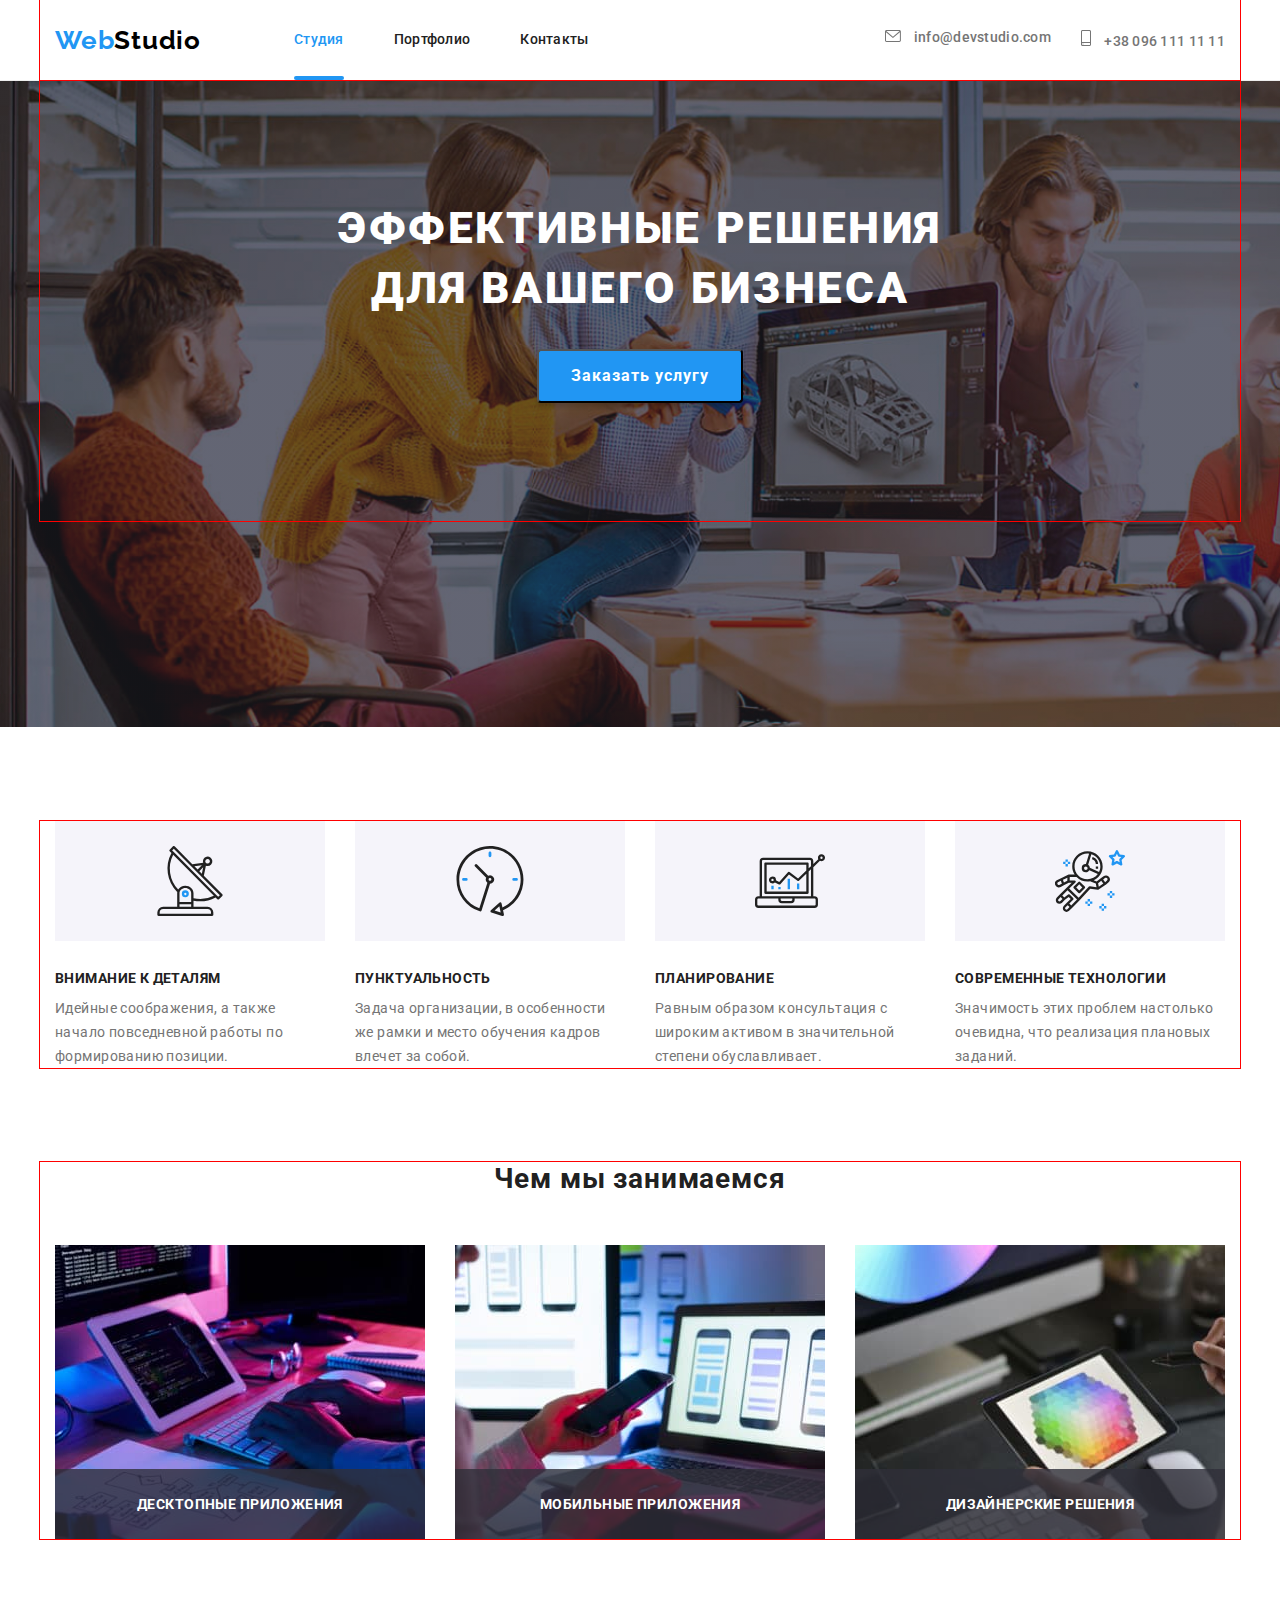
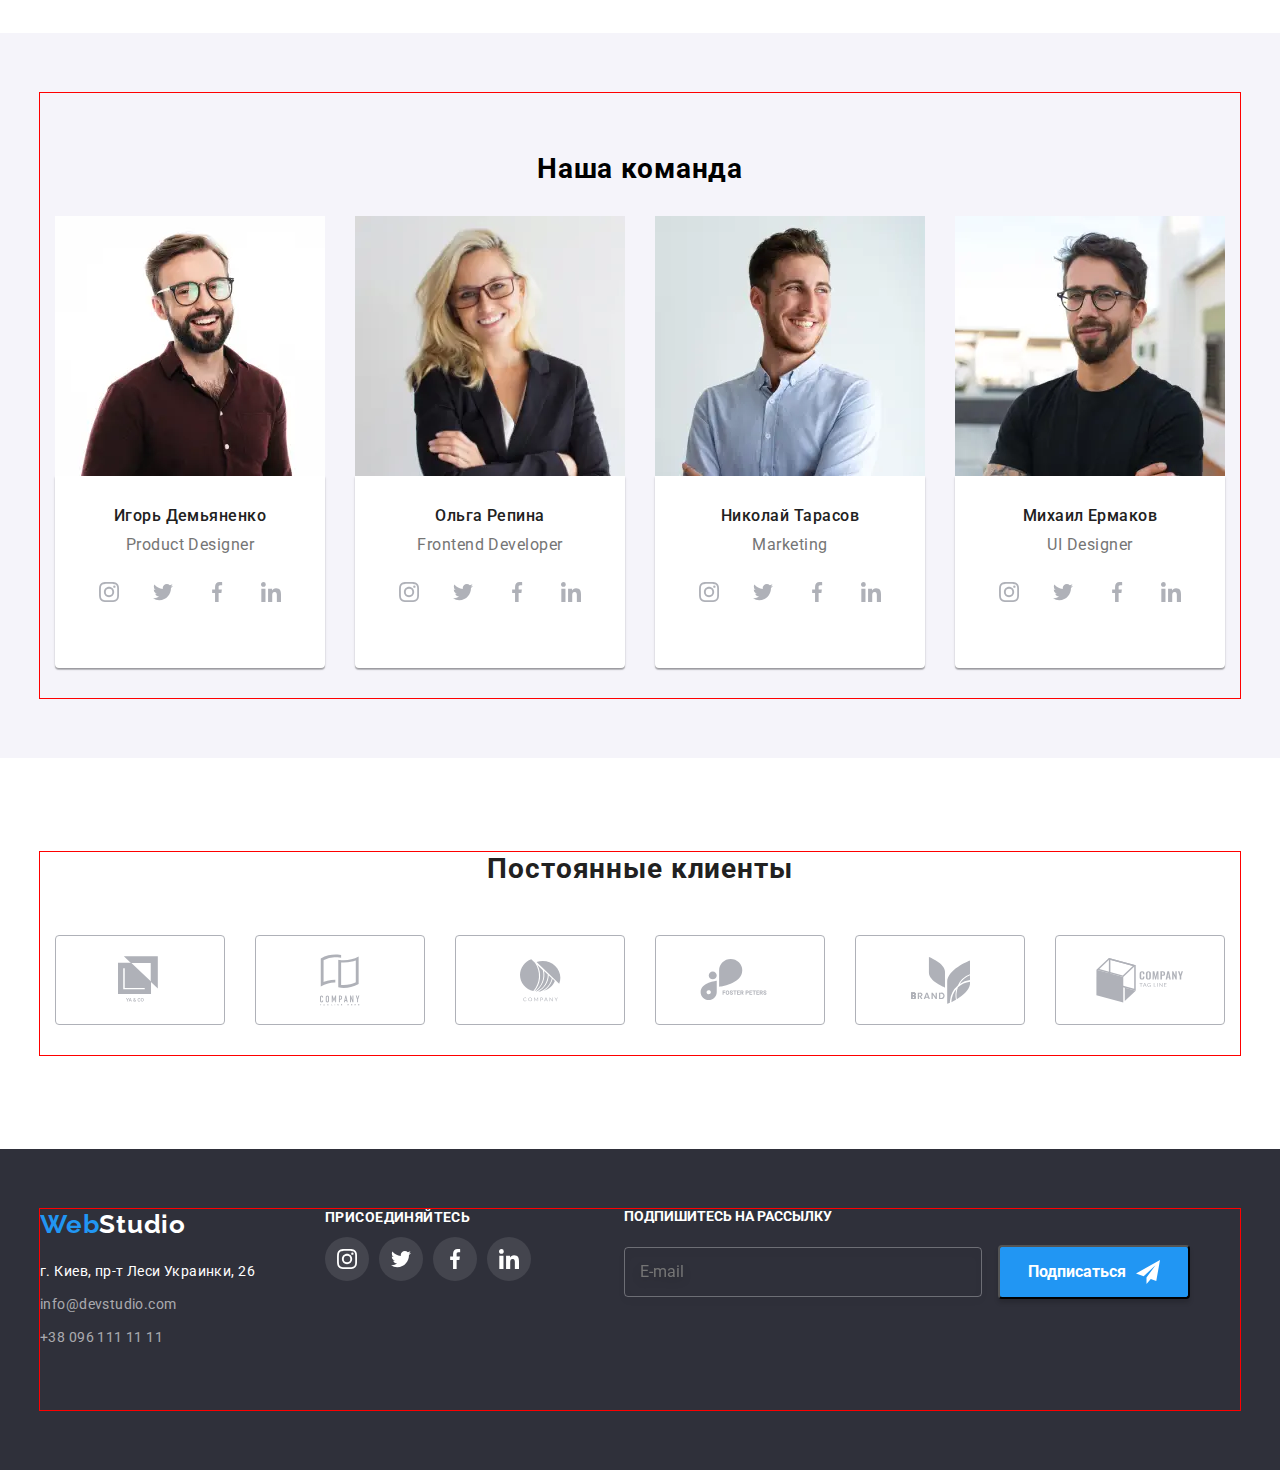
==== commit c877b925: "Добавляет hearde для всех устройств" ====
--- a/index.html
+++ b/index.html
@@ -14,63 +14,69 @@
 <body>
 
   <!--------------ШАПКА------->
-  <!--
+
 
   <header class="page-header">
 
     <div class="container main-nav">
-      <nav class="navigation">
-
-        <a class="logo link" href="./index.html" aria-label="логотип вэбстудия">Web<span
-          class="logo__item">Studio</span>
-        </a>
-
-
-
-
-        <button type="button" class="menu-button" data-menu-button aria-expanded="false" aria-controls="mobile-menu">
-          <svg class="svg-mobile-button" width="40px" height="40px" aria-label="Переключатель мобильного меню">
-            <use class="icon-cross" href="./images/sprite.svg#cross"></use>
-            <use class="icon-menu" href="./images/sprite.svg#menu"></use>
-          </svg>
-        </button>
-        
-        
-
-
-        <ul class="navigation__list list">
-          <li class="navigation__list-item">
-            <a class="navigation__list-link link current" href="./index.html">Студия</a>
-          </li>
-          <li class="navigation__list-item">
-            <a class="navigation__list-link link" href="./portfolio.html">Портфолио</a>
-          </li>
-          <li class="navigation__list-item">
-            <a class="navigation__list-link link" href="">Контакты</a>
+      <a class="logo link" href="./index.html" aria-label="логотип вэбстудия">Web<span class="logo__item">Studio</span>
+      </a>
+
+
+      <button type="button" class="menu-button" aria-expanded="false" aria-controls="menu-container" data-menu-button>
+        <svg width="24" height="16" aria-label="Переключатель мобильного меню">
+          <use class="icon-cross" href="./images/sprite.svg#icon-cross"></use>
+          <use class="icon-menu" href="./images/sprite.svg#icon-menu"></use>
+        </svg>
+      </button>
+
+
+      <div class="menu-container" id="menu-container" data-menu>
+        <nav class="navigation">
+          <ul class="navigation__list list">
+            <li class="navigation__list-item">
+              <a class="navigation__list-link link current" href="./index.html">Студия</a>
+            </li>
+            <li class="navigation__list-item">
+              <a class="navigation__list-link link" href="./portfolio.html">Портфолио</a>
+            </li>
+            <li class="navigation__list-item">
+              <a class="navigation__list-link link" href="">Контакты</a>
+            </li>
+          </ul>
+        </nav>
+
+        <ul class="contacts list">
+          <li class="contacts__item">
+            <a class="mail-link link" href="mailto:info@devstudio.com">
+              <svg class="heder-link-svg" width="16" height="12">
+                <use href="./images/sprite.svg#icon-envelope"></use>
+              </svg>
+              info@devstudio.com
+            </a>
+          </li>
+          <li class="contacts__item">
+            <a class="tel-link link" href="tel:+380961111111">
+              <svg class="heder-link-svg" width="10" height="16">
+                <use href="./images/sprite.svg#icon-smartphone"></use>
+              </svg>
+              +38 096 111 11 11
+            </a>
           </li>
         </ul>
-      </nav>
-
-      <ul class="contacts list">
-        <li class="contacts__item">
-          <a class="mail-link link" href="mailto:info@devstudio.com">
-            <svg class="heder-link-svg" width="16" height="12">
-              <use href="./images/sprite.svg#icon-envelope"></use>
-            </svg>
-            info@devstudio.com
-          </a>
-        </li>
-        <li class="contacts__item">
-          <a class="tel-link link" href="tel:+380961111111">
-            <svg class="heder-link-svg" width="10" height="16">
-              <use href="./images/sprite.svg#icon-smartphone"></use>
-            </svg>
-            +38 096 111 11 11
-          </a>
-        </li>
-      </ul>
+
+
+      </div>
+
+
+
     </div>
-  </header> -->
+
+
+
+
+
+  </header>
 
   <main>
     <!--ГЕРОЙ-->
@@ -519,14 +525,15 @@
       <div class="contacts-social">
 
         <div class="footer-contacts">
-          <a class="logo link" href="./index.html" aria-label="логотип вэбстудия">Web<span class="logo__item">Studio</span></a>
+          <a class="logo link" href="./index.html" aria-label="логотип вэбстудия">Web<span
+              class="logo__item">Studio</span></a>
           <address class="address">
             <span>г. Киев, пр-т Леси Украинки, 26</span><br />
             <a class="mail-link link" href="mailto:info@devstudio.com">info@devstudio.com</a><br />
             <a class="tel-link link" href="tel:+380961111111">+38 096 111 11 11</a>
           </address>
         </div>
-        
+
         <div class="footer-social-list">
           <h2 class="footer-subtitle">Присоединяйтесь</h2>
           <ul class="social-list list">
@@ -563,7 +570,7 @@
 
 
       </div>
-      
+
 
 
 
@@ -630,6 +637,7 @@
     </div>
   </div>
 
+  <script src="./js/menu.js"></script>
   <script src="./js/modal.js"></script>
 </body>
 
--- a/css/main.min.css
+++ b/css/main.min.css
@@ -1,2 +1,2 @@
-html{box-sizing:border-box}*,*::before,*::after{box-sizing:inherit}body{background-color:#fff;color:#757575;font-family:"Roboto",sans-serif}.img{display:block;width:100%;height:auto}.list{padding:0;margin:0;list-style:none}.link{text-decoration:none}.container{padding-left:15px;padding-right:15px;margin-left:auto;margin-right:auto;outline:1px solid red}.section{padding-top:60px;padding-bottom:60px}.section-title{margin-top:0px;margin-bottom:50px;font-weight:700;font-size:28px;line-height:1.18;text-align:center;letter-spacing:0.03em;color:#212121}.section-title.centred{text-align:center}.section.nopadding{padding-top:0px;padding-bottom:0px}@media screen and (min-width: 480px){.container{padding-top:0px;width:450px}.clients .container{padding-left:0px;padding-right:0px}.features .container{display:flex}.clients .section{padding-top:0px;padding-bottom:0px}}@media screen and (min-width: 768px){.container{width:768px}.clients .container{padding-left:15px;padding-right:15px;padding-bottom:0px}.page-header .container,.features .container{display:flex}}@media screen and (min-width: 1200px){.container{width:1200px}.work .container{display:block;padding-bottom:0px}.section{padding-top:94px;padding-bottom:94px}.section-title.centred{padding-top:0px;text-align:center}.section.nopadding{padding-top:0px;padding-bottom:0px}}.visually-hidden{position:absolute !important;clip:rect(1px 1px 1px 1px);clip:rect(1px, 1px, 1px, 1px);padding:0 !important;border:0 !important;height:1px !important;width:1px !important;overflow:hidden}.modal-btn{display:inline-block;background:#2196f3;box-shadow:0px 4px 4px rgba(0,0,0,0.15);border-radius:4px;padding:10px 32px;font-weight:700;font-size:16px;line-height:1.88;align-items:center;text-align:center;letter-spacing:0.06em;color:#fff}.social-list{display:flex;justify-content:space-between}.social-list__link{display:flex;align-items:center;justify-content:center;width:44px;height:44px;border-radius:50%;background-color:#fff;transition-property:all;transition-timing-function:cubic-bezier(0.4, 0, 0.2, 1);transition-duration:250ms}.social-list__link:hover,.social-list__link:focus{transition-property:all;transition-timing-function:cubic-bezier(0.4, 0, 0.2, 1);transition-duration:250ms;background-color:#2196f3}.social-list__link:hover .social-list-svg,.social-list__link:focus .social-list-svg{transition-property:all;transition-timing-function:cubic-bezier(0.4, 0, 0.2, 1);transition-duration:250ms;fill:#fff}.social-list__svg{transition-property:all;transition-timing-function:cubic-bezier(0.4, 0, 0.2, 1);transition-duration:250ms;fill:#afb1b8;width:20px;height:20px}.page-header{border-bottom:1px solid #eeeeee}.logo{display:inline-block;font-family:"Raleway",sans-serif;font-weight:700;font-size:26px;line-height:1.19;letter-spacing:0.03em;color:#2196f3}.logo__item{color:#000}.tel-link,.mail-link{display:flex;align-items:center;font-weight:500;font-size:14px;line-height:1.14;letter-spacing:0.02em;color:#757575;transition-property:all;transition-timing-function:cubic-bezier(0.4, 0, 0.2, 1);transition-duration:250ms}.subtitle{margin:0;font-weight:700;font-size:14px;line-height:1.14;letter-spacing:0.03em;text-transform:uppercase}.description{margin-top:0px;margin-bottom:0px;font-weight:400;font-size:14px;line-height:1.71;letter-spacing:0.03em;color:#757575}.modal{position:absolute;top:50%;left:50%;transform:translate(-50%, -50%) scale(1);width:528px;height:581px;background-color:#fff;transition:all 500ms linear 500ms}.close-btn{position:absolute;top:8px;right:8px;width:30px;height:30px;background-color:#fff;border:1px solid rgba(0,0,0,0.1);border-radius:50%;cursor:pointer}.backdrop{position:fixed;top:0;left:0;width:100%;height:100%;background-color:rgba(0,0,0,0.5);transition:all 500ms linear}.backdrop.is-hidden{opacity:0;visibility:hidden;pointer-events:none;transition:all 500ms linear 500ms}.backdrop.is-hidden .modal{transform:translate(-50%, -50%) scale(0);transition:all 500ms linear 0ms}.modal-form{display:flex;padding:40px;flex-direction:column;width:528px;height:581px}.modal-form .section-title{margin-bottom:12px;font-size:20px;line-height:1.15}.modal-form-svg{position:absolute;top:50%;left:12px;width:18px;height:18px;transform:translateY(-50%);transition:fill 250ms cubic-bezier(0.4, 0, 0.2, 1)}.modal-field,.modal-comment-field{margin-bottom:10px;font-weight:400;font-size:12px;line-height:1.16;letter-spacing:0.01em;color:#757575}.modal-comment-field{margin-bottom:4px}.modal-input{padding-left:42px;margin-top:4px;display:block;width:100%;height:40px;border:1px solid rgba(33,33,33,0.2);border-radius:4px;transition:border-color 250ms cubic-bezier(0.4, 0, 0.2, 1)}.modal-input:hover,.modal-input:focus{outline:none;border-color:#2196f3}.modal-input:hover+.modal-form-svg,.modal-input:focus+.modal-form-svg{fill:#2196f3}.modal-comment{margin-bottom:20px;padding:12px 16px;width:100%;height:120px;border:1px solid rgba(33,33,33,0.2);border-radius:4px;resize:none}.modal-comment:hover,.modal-comment:focus{outline:none;border-color:#2196f3}.modal-comment::placeholder{font-weight:400;font-size:14px;line-height:1.14;letter-spacing:0.01em;color:rgba(117,117,117,0.5)}.modal-field-wrapper{position:relative;display:block}.modal-policy{color:#2196f3}.modal-policy-field{display:flex;align-items:center;justify-content:center;margin-bottom:30px;font-weight:400;font-size:14px;line-height:1.71;letter-spacing:0.03em;color:var(--main-text-color)}.modal-policy-field::before{content:"";display:inline-block;margin-right:8px;width:16px;height:15px;border:2px solid #000000;border-radius:2px;transition:border-color 250ms cubic-bezier(0.4, 0, 0.2, 1);cursor:pointer}.modal-policy-input:checked+.modal-policy-field::before{background-color:#2196f3;border-color:#2196f3;background-image:url(../images/svg/accept.svg)}.modal-policy-input:focus+.modal-policy-field::before,.modal-policy-input:hover+.modal-policy-field::before{border-color:#2196f3}.modal-btn-submit{align-self:center;padding:10px 56px;font-weight:700;font-size:16px;line-height:1.87;letter-spacing:0.06em;color:#fff;background:#2196f3;box-shadow:0px 4px 4px rgba(0,0,0,0.15);border-radius:4px;border-color:transparent}.main-nav{display:flex;align-items:center}.main-nav .contacts{display:flex;margin-left:auto}.navigation{display:flex;align-items:center}.navigation .current{display:block;position:relative;color:#2196f3}.navigation .current::after{content:"";position:absolute;left:0;bottom:0;display:block;width:100%;height:4px;background-color:#2196f3;border-radius:2px}.navigation__list{display:flex;margin-left:93px}.navigation__list-item:not(:last-child){margin-right:50px}.navigation__list-link{display:block;padding-top:32px;padding-bottom:32px;font-weight:500;font-size:14px;line-height:1.14;letter-spacing:0.02em;color:#212121;transition-property:all;transition-timing-function:cubic-bezier(0.4, 0, 0.2, 1);transition-duration:250ms}.contacts__item:not(:last-child){margin-right:30px}.navigation__list-link:hover,.navigation__list-link:focus,.tel-link:hover,.tel-link:focus,.mail-link:hover,.mail-link:focus{transition-property:all;transition-timing-function:cubic-bezier(0.4, 0, 0.2, 1);transition-duration:250ms;color:#2196f3}.heder-link-svg{margin-right:10px;transition-property:all;transition-timing-function:cubic-bezier(0.4, 0, 0.2, 1);transition-duration:250ms;fill:#757575}.tel-link:hover .heder-link-svg,.tel-link:focus .heder-link-svg,.mail-link:hover .heder-link-svg,.mail-link:focus .heder-link-svg{transition-property:all;transition-timing-function:cubic-bezier(0.4, 0, 0.2, 1);transition-duration:250ms;fill:#2196f3}.hero{display:block;padding-top:118px;padding-bottom:118px;text-align:center}.hero-title{margin-top:0px;margin-bottom:30px;font-weight:900;font-size:26px;line-height:1.62;letter-spacing:0.06em;text-transform:uppercase;color:#fff}@media screen and (min-device-pixel-ratio: 2) and (max-width: 767px), screen and (min-resolution: 192dpi) and (max-width: 767px), screen and (min-resolution: 2dppx) and (max-width: 767px){.hero-bg{background-image:linear-gradient(rgba(47,48,58,0.4), rgba(47,48,58,0.4)),url("../images/studio/hero/bg-mobile@2x.jpg")}}@media screen and (min-width: 320px) and (max-width: 767px){.hero-bg{background-image:linear-gradient(rgba(47,48,58,0.4), rgba(47,48,58,0.4)),url("../images/studio/hero/bg-mobile.jpg");background-repeat:no-repeat;background-size:cover;padding-top:118px;padding-bottom:118px}}@media screen and (min-width: 768px){.hero-bg{flex-grow:1;background-image:linear-gradient(rgba(47,48,58,0.4), rgba(47,48,58,0.4)),url("../images/studio/hero/bg-tablet.jpg");background-repeat:no-repeat;background-size:cover}}@media screen and (min-device-pixel-ratio: 2) and (min-width: 768px), screen and (min-resolution: 192dpi) and (min-width: 768px), screen and (min-resolution: 2dppx) and (min-width: 768px){.hero-bg{background-image:linear-gradient(rgba(47,48,58,0.4), rgba(47,48,58,0.4)),url("../images/studio/hero/bg-tablet@2x.jpg")}}@media screen and (min-width: 1200px){.hero-bg{margin:0 auto;max-width:1600px;padding-bottom:200px;padding-bottom:206px;background-image:linear-gradient(rgba(47,48,58,0.4), rgba(47,48,58,0.4)),url("../images/studio/hero/bg-desktop.jpg")}.hero-title{font-size:44px;line-height:1.36}}@media screen and (min-device-pixel-ratio: 2) and (min-width: 1200px), screen and (min-resolution: 192dpi) and (min-width: 1200px), screen and (min-resolution: 2dppx) and (min-width: 1200px){.hero-right-side{background-image:linear-gradient(rgba(47,48,58,0.4), rgba(47,48,58,0.4)),url("../images/studio/hero/bg-desktop@2x.jpg")}}.features .section-title{display:none}.features .subtitle{margin-top:30px;margin-bottom:10px;color:#212121}.features-list-item{width:100%}.features .bg-antena::before{content:"";display:block;height:120px;background-color:#f5f4fa;background-image:url("../images/studio/features/antenna 1.svg");background-repeat:no-repeat;background-position:center;background-size:auto;background-origin:border-box}.features .bg-clock::before{content:"";display:block;height:120px;background-color:#f5f4fa;background-image:url("../images/studio/features/clock 1.svg");background-repeat:no-repeat;background-position:center;background-size:auto;background-origin:border-box}.features .bg-diagram::before{content:"";display:block;height:120px;background-color:#f5f4fa;background-image:url("../images/studio/features/diagram 1.svg");background-repeat:no-repeat;background-position:center;background-size:auto;background-origin:border-box}.features .bg-astronaut::before{content:"";display:block;height:120px;background-color:#f5f4fa;background-image:url("../images/studio/features/astronaut 1.svg");background-repeat:no-repeat;background-position:center;background-size:auto;background-origin:border-box}@media screen and (min-width: 480px){.features .subtitle{text-align:center}.features-list-item:not(:last-child){margin-bottom:30px}}@media screen and (min-width: 768px){.features .subtitle{text-align:start}.features-list{display:flex;flex-wrap:wrap;justify-content:space-between;align-content:space-around}.features-list-item{width:354px}.features-list-item:nth-child(-n+2){margin-bottom:30px}.features .bg-antena::before{width:354px}.features .bg-clock::before{width:354px}.features .bg-diagram::before{width:354px}.features .bg-astronaut::before{width:354px}}@media screen and (min-width: 1200px){.features-list{display:flex}.features-list-item{width:270px}.features-list-item:not(:last-child){margin-right:30px;margin-bottom:0px}.features .bg-antena::before{width:270px}.features .bg-clock::before{width:270px}.features .bg-diagram::before{width:270px}.features .bg-astronaut::before{width:270px}}.work{padding-top:0px}.work .container{display:block}.work-list{display:flex}.work-list-item{width:calc((100%-60px) / 3)}.work-list-item:not(:last-child){margin-right:30px}.work-wrapper{display:block;position:relative}.work-overlay{display:flex;position:absolute;width:100%;height:23.81%;left:0;bottom:0;padding-top:27px;padding-bottom:27px;justify-content:center;text-align:center;align-items:center;background-color:rgba(47,48,58,0.8)}.work-overlay .subtitle{display:block;position:absolute;color:#fff}@media screen and (max-width: 1199px){.work{display:none}}.team{background-color:#f5f4fa;padding-top:60px;padding-bottom:60px}.name-position{background-color:#fff;padding-top:30px;padding-bottom:30px;padding-left:32px;padding-right:32px;box-shadow:0px 1px 3px rgba(0,0,0,0.12),0px 1px 1px rgba(0,0,0,0.14),0px 2px 1px rgba(0,0,0,0.2);border-radius:0px 0px 4px 4px}.name-title{margin-top:0px;margin-bottom:10px;font-weight:500;font-size:16px;line-height:1.19;text-align:center;letter-spacing:0.03em;color:#212121}.position{margin-top:0px;margin-bottom:16px;font-weight:400;font-size:16px;line-height:1.19;text-align:center;letter-spacing:0.03em;color:#757575}@media screen and (min-width: 480px){.team{padding-bottom:60px}.container .team{padding-left:0px;padding-right:0px}.team-list__item:not(:last-child){margin-bottom:30px}.team .section-title{font-weight:bold;font-size:28px;line-height:1.17;letter-spacing:0.03em;color:#000;text-align:center;margin:0;padding-top:60px;padding-bottom:30px}.social-list{padding-bottom:24px}}@media screen and (min-width: 768px){.container .team{padding-left:15px;padding-right:15px}.team-list{display:flex;flex-wrap:wrap}.team-list__item{width:354px}.team-list__item:nth-child(2n+1){margin-right:30px}.team-list__item:nth-child(-n+2){margin-bottom:30px}}@media screen and (min-width: 1200px){.team-list{display:flex}.team-list__item{width:270px}.team-list__item:not(:last-child){margin-right:30px}}.clients-list{display:flex;flex-wrap:wrap}.clients-list__link{transition-property:all;transition-timing-function:cubic-bezier(0.4, 0, 0.2, 1);transition-duration:250ms;display:flex;align-items:center;justify-content:center;width:210px;height:90px;border-radius:4px;border:1px solid #afb1b8}.clients-list__link:hover,.clients-list__link:focus{transition-property:all;transition-timing-function:cubic-bezier(0.4, 0, 0.2, 1);transition-duration:250ms;border:1px solid #2196f3}.clients-list__svg{transition-property:all;transition-timing-function:cubic-bezier(0.4, 0, 0.2, 1);transition-duration:250ms;cursor:pointer;fill:#afb1b8}.clients-list__link:hover .clients-list__svg,.clients-list__link:focus .clients-list__svg{transition-property:all;transition-timing-function:cubic-bezier(0.4, 0, 0.2, 1);transition-duration:250ms;fill:#2196f3}@media screen and (min-width: 480px) and (max-width: 767px){.clients-list{display:flex;flex-wrap:wrap;align-content:space-around}.clients-list__item{width:210px}.clients-list__item:nth-child(2n){margin-left:30px}.clients-list__item:nth-child(-n+4){margin-bottom:30px}.clients-list__link{width:210px}}@media screen and (min-width: 768px){.clients-list{display:flex;flex-wrap:wrap;justify-content:space-between}.clients-list__item{width:226px}.clients-list__item:nth-child(-n+3){margin-bottom:30px}.clients-list__link{width:226px}}@media screen and (min-width: 1200px){.clients-list{display:flex;flex-wrap:wrap;justify-content:space-between}.clients-list__item{width:170px}.clients-list__link{width:170px}}.footer{background:#2f303a;text-align:center}.footer-subtitle{font-weight:700;font-size:14px;line-height:16px;letter-spacing:0.03em;text-transform:uppercase;color:#fff}.footer .container{padding-left:0px;padding-right:0px;padding-top:60px;padding-bottom:60px}.footer .logo__item{color:#fff}.footer .tel-link,.footer .mail-link{font-weight:400;line-height:1.71;letter-spacing:0.03em;color:rgba(255,255,255,0.6)}.footer .tel-link:hover,.footer .tel-link:focus,.footer .mail-link:hover,.footer .mail-link:focus{transition-property:all;transition-timing-function:cubic-bezier(0.4, 0, 0.2, 1);transition-duration:250ms;color:#2196f3}.address{margin-top:20px;font-style:normal;font-weight:400;font-size:14px;line-height:1.71;letter-spacing:0.03em;color:#fff}.address .link{display:inline-block;margin-top:9px}.footer-social-list{margin-top:60px;margin-left:70px;margin-right:93px}.footer-social-list .social-list{display:flex;padding-bottom:0px;justify-content:center}.footer-social-list .social-list__svg{transition-property:all;transition-timing-function:cubic-bezier(0.4, 0, 0.2, 1);transition-duration:250ms;fill:#fff;width:20px;height:20px}.footer-social-list .social-list__item:not(:last-child){margin-right:10px}.footer-social-list .social-list__link{display:flex;align-items:center;justify-content:center;width:44px;height:44px;border-radius:50%;background-color:rgba(255,255,255,0.1);transition-property:all;transition-timing-function:cubic-bezier(0.4, 0, 0.2, 1);transition-duration:250ms}.footer-social-list .social-list__link:hover,.footer-social-list .social-list__link:focus{transition-property:all;transition-timing-function:cubic-bezier(0.4, 0, 0.2, 1);transition-duration:250ms;background-color:#2196f3}.footer-social-list .social-list__link:hover .social-list-svg,.footer-social-list .social-list__link:focus .social-list-svg{transition-property:all;transition-timing-function:cubic-bezier(0.4, 0, 0.2, 1);transition-duration:250ms;fill:#fff}.sign-to-news{margin-top:60px}.sign-label{margin-bottom:20px;display:block;font-weight:700;font-size:14px;line-height:1.14;text-transform:uppercase;color:#fff}.sign-input{margin-right:12px;padding:15px;width:358px;height:50px;color:#fff;background-color:transparent;border:1px solid rgba(255,255,255,0.3);box-sizing:border-box;filter:drop-shadow(0px 4px 4px rgba(0,0,0,0.15));border-radius:4px}.sign-btn{margin-top:20px;display:inline-flex;align-items:center;padding:10px 28px;font-weight:700;font-size:16px;line-height:1.87;color:#fff;background:#2196f3;box-shadow:0px 4px 4px rgba(0,0,0,0.15);border-radius:4px}.sign-btn::after{margin-left:10px;content:'';display:inline-block;width:24px;height:24px;background-image:url(../images/svg/send.svg);background-repeat:no-repeat;background-position:center;background-size:cover}@media screen and (min-width: 768px) and (max-width: 1199px){.footer-social-list{margin-top:0px;margin-left:0px;margin-right:0px}.contacts-social{display:flex;justify-content:space-around}.sign-input{display:block;margin-right:152px;margin-left:166px;width:450px}.sign-form{display:block}}@media screen and (min-width: 1200px){.contacts-social{display:flex}.footer{background:#2f303a;padding-top:60px;padding-bottom:60px;text-align:start}.footer-subtitle{margin-top:0px}.footer .container{display:flex;padding-top:0;padding-left:0px;padding-right:0px}.footer .logo__item{color:#fff}.footer .tel-link,.footer .mail-link{font-weight:400;line-height:1.71;letter-spacing:0.03em;color:rgba(255,255,255,0.6)}.footer .tel-link:hover,.footer .tel-link:focus,.footer .mail-link:hover,.footer .mail-link:focus{transition-property:all;transition-timing-function:cubic-bezier(0.4, 0, 0.2, 1);transition-duration:250ms;color:#2196f3}.address{margin-top:20px;font-style:normal;font-weight:400;font-size:14px;line-height:1.71;letter-spacing:0.03em;color:#fff}.address .link{display:inline-block;margin-top:9px}.footer-social-list{margin-top:0px;margin-left:70px;margin-right:93px}.footer-social-list .social-list{display:flex}.footer-social-list .social-list__svg{transition-property:all;transition-timing-function:cubic-bezier(0.4, 0, 0.2, 1);transition-duration:250ms;fill:#fff;width:20px;height:20px}.footer-social-list .social-list__item:not(:last-child){margin-right:10px}.footer-social-list .social-list__link{display:flex;align-items:center;justify-content:center;width:44px;height:44px;border-radius:50%;background-color:rgba(255,255,255,0.1);transition-property:all;transition-timing-function:cubic-bezier(0.4, 0, 0.2, 1);transition-duration:250ms}.footer-social-list .social-list__link:hover,.footer-social-list .social-list__link:focus{transition-property:all;transition-timing-function:cubic-bezier(0.4, 0, 0.2, 1);transition-duration:250ms;background-color:#2196f3}.footer-social-list .social-list__link:hover .social-list-svg,.footer-social-list .social-list__link:focus .social-list-svg{transition-property:all;transition-timing-function:cubic-bezier(0.4, 0, 0.2, 1);transition-duration:250ms;fill:#fff}.sign-to-news{margin-top:0px}.sign-label{margin-bottom:20px;display:block;font-weight:700;font-size:14px;line-height:1.14;text-transform:uppercase;color:#fff}.sign-input{margin-right:12px;padding:15px;width:358px;height:50px;color:#fff;background-color:transparent;border:1px solid rgba(255,255,255,0.3);box-sizing:border-box;filter:drop-shadow(0px 4px 4px rgba(0,0,0,0.15));border-radius:4px}.sign-btn{margin-top:0px;display:inline-flex;align-items:center;padding:10px 28px;font-weight:700;font-size:16px;line-height:1.87;color:#fff;background:#2196f3;box-shadow:0px 4px 4px rgba(0,0,0,0.15);border-radius:4px}.sign-btn::after{margin-left:10px;content:'';display:inline-block;width:24px;height:24px;background-image:url(../images/svg/send.svg);background-repeat:no-repeat;background-position:center;background-size:cover}}
+html{box-sizing:border-box}*,*::before,*::after{box-sizing:inherit}body{background-color:#fff;color:#757575;font-family:"Roboto",sans-serif}.img{display:block;width:100%;height:auto}.list{padding:0;margin:0;list-style:none}.link{text-decoration:none}.container{padding-left:15px;padding-right:15px;margin-left:auto;margin-right:auto;outline:1px solid red}.section{padding-top:60px;padding-bottom:60px}.section-title{margin-top:0px;margin-bottom:50px;font-weight:700;font-size:28px;line-height:1.18;text-align:center;letter-spacing:0.03em;color:#212121}.section-title.centred{text-align:center}.section.nopadding{padding-top:0px;padding-bottom:0px}@media screen and (min-width: 480px){.container{padding-top:0px;width:450px}.clients .container{padding-left:0px;padding-right:0px}.features .container{display:flex}.clients .section{padding-top:0px;padding-bottom:0px}}@media screen and (min-width: 768px){.container{width:768px}.clients .container{padding-left:15px;padding-right:15px;padding-bottom:0px}.page-header .container,.features .container{display:flex}}@media screen and (min-width: 1200px){.container{width:1200px}.work .container{display:block;padding-bottom:0px}.section{padding-top:94px;padding-bottom:94px}.section-title.centred{padding-top:0px;text-align:center}.section.nopadding{padding-top:0px;padding-bottom:0px}}.visually-hidden{position:absolute !important;clip:rect(1px 1px 1px 1px);clip:rect(1px, 1px, 1px, 1px);padding:0 !important;border:0 !important;height:1px !important;width:1px !important;overflow:hidden}.modal-btn{display:inline-block;background:#2196f3;box-shadow:0px 4px 4px rgba(0,0,0,0.15);border-radius:4px;padding:10px 32px;font-weight:700;font-size:16px;line-height:1.88;align-items:center;text-align:center;letter-spacing:0.06em;color:#fff}.social-list{display:flex;justify-content:space-between}.social-list__link{display:flex;align-items:center;justify-content:center;width:44px;height:44px;border-radius:50%;background-color:#fff;transition-property:all;transition-timing-function:cubic-bezier(0.4, 0, 0.2, 1);transition-duration:250ms}.social-list__link:hover,.social-list__link:focus{transition-property:all;transition-timing-function:cubic-bezier(0.4, 0, 0.2, 1);transition-duration:250ms;background-color:#2196f3}.social-list__link:hover .social-list-svg,.social-list__link:focus .social-list-svg{transition-property:all;transition-timing-function:cubic-bezier(0.4, 0, 0.2, 1);transition-duration:250ms;fill:#fff}.social-list__svg{transition-property:all;transition-timing-function:cubic-bezier(0.4, 0, 0.2, 1);transition-duration:250ms;fill:#afb1b8;width:20px;height:20px}.page-header{border-bottom:1px solid #eeeeee}.logo{display:inline-block;font-family:"Raleway",sans-serif;font-weight:700;font-size:26px;line-height:1.19;letter-spacing:0.03em;color:#2196f3}.logo__item{color:#000}.menu-button{display:flex;border:none;background-color:transparent;outline:none;cursor:pointer}.menu-button:hover .icon-cross,.menu-button:focus .icon-cross,.menu-button:hover .icon-menu,.menu-button:focus .icon-menu{fill:#2196f3}@media screen and (min-width: 768px){.menu-button{display:none}}.menu-button .icon-cross{display:none}.menu-button.is-open .icon-cross{display:block}.menu-button.is-open .icon-menu{display:none}@media screen and (max-width: 767px){.menu-container{display:none;position:absolute;top:100%;left:0;width:100%;padding-bottom:52px;padding-top:40px;text-align:center;background:#ffffff;box-shadow:0px 4px 8px rgba(0,0,0,0.04),0px 2px 4px rgba(0,0,0,0.08),0px 1px 3px rgba(0,0,0,0.16);transition:display 250ms cubic-bezier(0.4, 0, 0.2, 1)}.menu-container.is-open{display:block;z-index:20}}@media screen and (min-width: 768px){.menu-container{display:flex;align-items:center;justify-content:space-between;flex-grow:1}.navigation-list{display:flex;align-items:center}}.tel-link,.mail-link{display:flex;align-items:center;font-weight:500;font-size:14px;line-height:1.14;letter-spacing:0.02em;color:#757575;transition-property:all;transition-timing-function:cubic-bezier(0.4, 0, 0.2, 1);transition-duration:250ms}.subtitle{margin:0;font-weight:700;font-size:14px;line-height:1.14;letter-spacing:0.03em;text-transform:uppercase}.description{margin-top:0px;margin-bottom:0px;font-weight:400;font-size:14px;line-height:1.71;letter-spacing:0.03em;color:#757575}.modal{position:absolute;top:50%;left:50%;transform:translate(-50%, -50%) scale(1);width:528px;height:581px;background-color:#fff;transition:all 500ms linear 500ms}.close-btn{position:absolute;top:8px;right:8px;width:30px;height:30px;background-color:#fff;border:1px solid rgba(0,0,0,0.1);border-radius:50%;cursor:pointer}.backdrop{position:fixed;top:0;left:0;width:100%;height:100%;background-color:rgba(0,0,0,0.5);transition:all 500ms linear}.backdrop.is-hidden{opacity:0;visibility:hidden;pointer-events:none;transition:all 500ms linear 500ms}.backdrop.is-hidden .modal{transform:translate(-50%, -50%) scale(0);transition:all 500ms linear 0ms}.modal-form{display:flex;padding:40px;flex-direction:column;width:528px;height:581px}.modal-form .section-title{margin-bottom:12px;font-size:20px;line-height:1.15}.modal-form-svg{position:absolute;top:50%;left:12px;width:18px;height:18px;transform:translateY(-50%);transition:fill 250ms cubic-bezier(0.4, 0, 0.2, 1)}.modal-field,.modal-comment-field{margin-bottom:10px;font-weight:400;font-size:12px;line-height:1.16;letter-spacing:0.01em;color:#757575}.modal-comment-field{margin-bottom:4px}.modal-input{padding-left:42px;margin-top:4px;display:block;width:100%;height:40px;border:1px solid rgba(33,33,33,0.2);border-radius:4px;transition:border-color 250ms cubic-bezier(0.4, 0, 0.2, 1)}.modal-input:hover,.modal-input:focus{outline:none;border-color:#2196f3}.modal-input:hover+.modal-form-svg,.modal-input:focus+.modal-form-svg{fill:#2196f3}.modal-comment{margin-bottom:20px;padding:12px 16px;width:100%;height:120px;border:1px solid rgba(33,33,33,0.2);border-radius:4px;resize:none}.modal-comment:hover,.modal-comment:focus{outline:none;border-color:#2196f3}.modal-comment::placeholder{font-weight:400;font-size:14px;line-height:1.14;letter-spacing:0.01em;color:rgba(117,117,117,0.5)}.modal-field-wrapper{position:relative;display:block}.modal-policy{color:#2196f3}.modal-policy-field{display:flex;align-items:center;justify-content:center;margin-bottom:30px;font-weight:400;font-size:14px;line-height:1.71;letter-spacing:0.03em;color:var(--main-text-color)}.modal-policy-field::before{content:"";display:inline-block;margin-right:8px;width:16px;height:15px;border:2px solid #000000;border-radius:2px;transition:border-color 250ms cubic-bezier(0.4, 0, 0.2, 1);cursor:pointer}.modal-policy-input:checked+.modal-policy-field::before{background-color:#2196f3;border-color:#2196f3;background-image:url(../images/svg/accept.svg)}.modal-policy-input:focus+.modal-policy-field::before,.modal-policy-input:hover+.modal-policy-field::before{border-color:#2196f3}.modal-btn-submit{align-self:center;padding:10px 56px;font-weight:700;font-size:16px;line-height:1.87;letter-spacing:0.06em;color:#fff;background:#2196f3;box-shadow:0px 4px 4px rgba(0,0,0,0.15);border-radius:4px;border-color:transparent}.page-header{position:relative;display:flex;align-items:center;text-align:center}.page-header .link{display:block}.page-header .tel-link,.page-header .mail-link{align-items:center}.main-nav{display:flex;align-items:center;justify-content:space-between}.main-nav .contacts{margin-left:auto;margin-top:60px}.navigation{display:flex;align-items:center;justify-content:center}.navigation .current{display:block;position:relative;color:#2196f3}.navigation .current::after{content:'';position:absolute;left:0;bottom:0;display:block;width:100%;height:4px;background-color:#2196f3;border-radius:2px}.navigation__list-link{padding-bottom:8px;display:block;font-weight:500;letter-spacing:0.02em;color:#212121;transition-property:all;transition-timing-function:cubic-bezier(0.4, 0, 0.2, 1);transition-duration:250ms}.navigation__list-link:hover,.navigation__list-link:focus,.tel-link:hover,.tel-link:focus,.mail-link:hover,.mail-link:focus{transition-property:all;transition-timing-function:cubic-bezier(0.4, 0, 0.2, 1);transition-duration:250ms;color:#2196f3}.heder-link-svg{margin-right:10px;transition-property:all;transition-timing-function:cubic-bezier(0.4, 0, 0.2, 1);transition-duration:250ms;fill:#757575}.tel-link:hover .heder-link-svg,.tel-link:focus .heder-link-svg,.mail-link:hover .heder-link-svg,.mail-link:focus .heder-link-svg{transition-property:all;transition-timing-function:cubic-bezier(0.4, 0, 0.2, 1);transition-duration:250ms;fill:#2196f3}@media screen and (max-width: 767px){.page-header{position:fixed;border-bottom:1px solid #ececec;height:60px;top:0;left:0;width:100%;z-index:10;background-color:#fff}body{padding-top:60px}.navigation__list-link{font-size:18px;line-height:1.17}.navigation__list-item:not(:last-child){margin-bottom:40px}.mail-link,.tel-link{font-size:18px;line-height:1.17}.tel-link{margin-top:16px}.header-icon{margin-right:10px}}@media screen and (min-width: 768px) and (max-width: 1199px){.page-header .container{padding-left:0px;padding-right:0px}.page-header .link{display:flex}.main-nav{display:flex;align-items:center}.main-nav .contacts{margin-left:auto;margin-top:0px}.main-nav .contacts__item:not(:last-child){margin-bottom:10px}.navigation{display:flex;align-items:center}.navigation .current{display:block;position:relative;color:#2196f3}.navigation .current::after{content:'';position:absolute;left:0;bottom:0;display:block;width:100%;height:4px;background-color:#2196f3;border-radius:2px}.navigation__list{display:flex;margin-left:88px;margin-right:84px}.navigation__list-item{margin-bottom:0px}.navigation__list-item:not(:last-child){margin-right:50px}.navigation__list-link{display:block;padding-top:32px;padding-bottom:32px;font-weight:500;font-size:14px;line-height:1.14;letter-spacing:0.02em;color:#212121;transition-property:all;transition-timing-function:cubic-bezier(0.4, 0, 0.2, 1);transition-duration:250ms}.navigation__list-link:hover,.navigation__list-link:focus,.tel-link:hover,.tel-link:focus,.mail-link:hover,.mail-link:focus{transition-property:all;transition-timing-function:cubic-bezier(0.4, 0, 0.2, 1);transition-duration:250ms;color:#2196f3}.mail-link,.tel-link{font-size:14px;line-height:1.14}.heder-link-svg{margin-right:10px;transition-property:all;transition-timing-function:cubic-bezier(0.4, 0, 0.2, 1);transition-duration:250ms;fill:#757575}.tel-link:hover .heder-link-svg,.tel-link:focus .heder-link-svg,.mail-link:hover .heder-link-svg,.mail-link:focus .heder-link-svg{transition-property:all;transition-timing-function:cubic-bezier(0.4, 0, 0.2, 1);transition-duration:250ms;fill:#2196f3}}@media screen and (min-width: 1200px){.main-nav{display:flex;align-items:center}.main-nav .contacts{display:flex;margin-left:auto;margin-top:0px}.navigation{display:flex;align-items:center}.navigation .current{display:block;position:relative;color:#2196f3}.navigation .current::after{content:'';position:absolute;left:0;bottom:0;display:block;width:100%;height:4px;background-color:#2196f3;border-radius:2px}.navigation__list{display:flex;margin-left:93px}.navigation__list-item:not(:last-child){margin-right:50px}.navigation__list-link{display:block;padding-top:32px;padding-bottom:32px;font-weight:500;font-size:14px;line-height:1.14;letter-spacing:0.02em;color:#212121;transition-property:all;transition-timing-function:cubic-bezier(0.4, 0, 0.2, 1);transition-duration:250ms}.contacts__item:not(:last-child){margin-right:30px}.navigation__list-link:hover,.navigation__list-link:focus,.tel-link:hover,.tel-link:focus,.mail-link:hover,.mail-link:focus{transition-property:all;transition-timing-function:cubic-bezier(0.4, 0, 0.2, 1);transition-duration:250ms;color:#2196f3}.heder-link-svg{margin-right:10px;transition-property:all;transition-timing-function:cubic-bezier(0.4, 0, 0.2, 1);transition-duration:250ms;fill:#757575}.tel-link:hover .heder-link-svg,.tel-link:focus .heder-link-svg,.mail-link:hover .heder-link-svg,.mail-link:focus .heder-link-svg{transition-property:all;transition-timing-function:cubic-bezier(0.4, 0, 0.2, 1);transition-duration:250ms;fill:#2196f3}}.hero{display:block;padding-top:118px;padding-bottom:118px;text-align:center}.hero-title{margin-top:0px;margin-bottom:30px;font-weight:900;font-size:26px;line-height:1.62;letter-spacing:0.06em;text-transform:uppercase;color:#fff}@media screen and (min-device-pixel-ratio: 2) and (max-width: 767px), screen and (min-resolution: 192dpi) and (max-width: 767px), screen and (min-resolution: 2dppx) and (max-width: 767px){.hero-bg{background-image:linear-gradient(rgba(47,48,58,0.4), rgba(47,48,58,0.4)),url("../images/studio/hero/bg-mobile@2x.jpg")}}@media screen and (min-width: 320px) and (max-width: 767px){.hero-bg{background-image:linear-gradient(rgba(47,48,58,0.4), rgba(47,48,58,0.4)),url("../images/studio/hero/bg-mobile.jpg");background-repeat:no-repeat;background-size:cover;padding-top:118px;padding-bottom:118px}}@media screen and (min-width: 768px){.hero-bg{flex-grow:1;background-image:linear-gradient(rgba(47,48,58,0.4), rgba(47,48,58,0.4)),url("../images/studio/hero/bg-tablet.jpg");background-repeat:no-repeat;background-size:cover}}@media screen and (min-device-pixel-ratio: 2) and (min-width: 768px), screen and (min-resolution: 192dpi) and (min-width: 768px), screen and (min-resolution: 2dppx) and (min-width: 768px){.hero-bg{background-image:linear-gradient(rgba(47,48,58,0.4), rgba(47,48,58,0.4)),url("../images/studio/hero/bg-tablet@2x.jpg")}}@media screen and (min-width: 1200px){.hero-bg{margin:0 auto;max-width:1600px;padding-bottom:200px;padding-bottom:206px;background-image:linear-gradient(rgba(47,48,58,0.4), rgba(47,48,58,0.4)),url("../images/studio/hero/bg-desktop.jpg")}.hero-title{font-size:44px;line-height:1.36}}@media screen and (min-device-pixel-ratio: 2) and (min-width: 1200px), screen and (min-resolution: 192dpi) and (min-width: 1200px), screen and (min-resolution: 2dppx) and (min-width: 1200px){.hero-right-side{background-image:linear-gradient(rgba(47,48,58,0.4), rgba(47,48,58,0.4)),url("../images/studio/hero/bg-desktop@2x.jpg")}}.features .section-title{display:none}.features .subtitle{margin-top:30px;margin-bottom:10px;color:#212121}.features-list-item{width:100%}.features .bg-antena::before{content:"";display:block;height:120px;background-color:#f5f4fa;background-image:url("../images/studio/features/antenna 1.svg");background-repeat:no-repeat;background-position:center;background-size:auto;background-origin:border-box}.features .bg-clock::before{content:"";display:block;height:120px;background-color:#f5f4fa;background-image:url("../images/studio/features/clock 1.svg");background-repeat:no-repeat;background-position:center;background-size:auto;background-origin:border-box}.features .bg-diagram::before{content:"";display:block;height:120px;background-color:#f5f4fa;background-image:url("../images/studio/features/diagram 1.svg");background-repeat:no-repeat;background-position:center;background-size:auto;background-origin:border-box}.features .bg-astronaut::before{content:"";display:block;height:120px;background-color:#f5f4fa;background-image:url("../images/studio/features/astronaut 1.svg");background-repeat:no-repeat;background-position:center;background-size:auto;background-origin:border-box}@media screen and (min-width: 480px){.features .subtitle{text-align:center}.features-list-item:not(:last-child){margin-bottom:30px}}@media screen and (min-width: 768px){.features .subtitle{text-align:start}.features-list{display:flex;flex-wrap:wrap;justify-content:space-between;align-content:space-around}.features-list-item{width:354px}.features-list-item:nth-child(-n+2){margin-bottom:30px}.features .bg-antena::before{width:354px}.features .bg-clock::before{width:354px}.features .bg-diagram::before{width:354px}.features .bg-astronaut::before{width:354px}}@media screen and (min-width: 1200px){.features-list{display:flex}.features-list-item{width:270px}.features-list-item:not(:last-child){margin-right:30px;margin-bottom:0px}.features .bg-antena::before{width:270px}.features .bg-clock::before{width:270px}.features .bg-diagram::before{width:270px}.features .bg-astronaut::before{width:270px}}.work{padding-top:0px}.work .container{display:block}.work-list{display:flex}.work-list-item{width:calc((100%-60px) / 3)}.work-list-item:not(:last-child){margin-right:30px}.work-wrapper{display:block;position:relative}.work-overlay{display:flex;position:absolute;width:100%;height:23.81%;left:0;bottom:0;padding-top:27px;padding-bottom:27px;justify-content:center;text-align:center;align-items:center;background-color:rgba(47,48,58,0.8)}.work-overlay .subtitle{display:block;position:absolute;color:#fff}@media screen and (max-width: 1199px){.work{display:none}}.team{background-color:#f5f4fa;padding-top:60px;padding-bottom:60px}.name-position{background-color:#fff;padding-top:30px;padding-bottom:30px;padding-left:32px;padding-right:32px;box-shadow:0px 1px 3px rgba(0,0,0,0.12),0px 1px 1px rgba(0,0,0,0.14),0px 2px 1px rgba(0,0,0,0.2);border-radius:0px 0px 4px 4px}.name-title{margin-top:0px;margin-bottom:10px;font-weight:500;font-size:16px;line-height:1.19;text-align:center;letter-spacing:0.03em;color:#212121}.position{margin-top:0px;margin-bottom:16px;font-weight:400;font-size:16px;line-height:1.19;text-align:center;letter-spacing:0.03em;color:#757575}@media screen and (min-width: 480px){.team{padding-bottom:60px}.container .team{padding-left:0px;padding-right:0px}.team-list__item:not(:last-child){margin-bottom:30px}.team .section-title{font-weight:bold;font-size:28px;line-height:1.17;letter-spacing:0.03em;color:#000;text-align:center;margin:0;padding-top:60px;padding-bottom:30px}.social-list{padding-bottom:24px}}@media screen and (min-width: 768px){.container .team{padding-left:15px;padding-right:15px}.team-list{display:flex;flex-wrap:wrap}.team-list__item{width:354px}.team-list__item:nth-child(2n+1){margin-right:30px}.team-list__item:nth-child(-n+2){margin-bottom:30px}}@media screen and (min-width: 1200px){.team-list{display:flex}.team-list__item{width:270px}.team-list__item:not(:last-child){margin-right:30px}}.clients-list{display:flex;flex-wrap:wrap}.clients-list__link{transition-property:all;transition-timing-function:cubic-bezier(0.4, 0, 0.2, 1);transition-duration:250ms;display:flex;align-items:center;justify-content:center;width:210px;height:90px;border-radius:4px;border:1px solid #afb1b8}.clients-list__link:hover,.clients-list__link:focus{transition-property:all;transition-timing-function:cubic-bezier(0.4, 0, 0.2, 1);transition-duration:250ms;border:1px solid #2196f3}.clients-list__svg{transition-property:all;transition-timing-function:cubic-bezier(0.4, 0, 0.2, 1);transition-duration:250ms;cursor:pointer;fill:#afb1b8}.clients-list__link:hover .clients-list__svg,.clients-list__link:focus .clients-list__svg{transition-property:all;transition-timing-function:cubic-bezier(0.4, 0, 0.2, 1);transition-duration:250ms;fill:#2196f3}@media screen and (min-width: 480px) and (max-width: 767px){.clients-list{display:flex;flex-wrap:wrap;align-content:space-around}.clients-list__item{width:210px}.clients-list__item:nth-child(2n){margin-left:30px}.clients-list__item:nth-child(-n+4){margin-bottom:30px}.clients-list__link{width:210px}}@media screen and (min-width: 768px){.clients-list{display:flex;flex-wrap:wrap;justify-content:space-between}.clients-list__item{width:226px}.clients-list__item:nth-child(-n+3){margin-bottom:30px}.clients-list__link{width:226px}}@media screen and (min-width: 1200px){.clients-list{display:flex;flex-wrap:wrap;justify-content:space-between}.clients-list__item{width:170px}.clients-list__link{width:170px}}.footer{background:#2f303a;text-align:center}.footer-subtitle{font-weight:700;font-size:14px;line-height:16px;letter-spacing:0.03em;text-transform:uppercase;color:#fff}.footer .container{padding-left:0px;padding-right:0px;padding-top:60px;padding-bottom:60px}.footer .logo__item{color:#fff}.footer .tel-link,.footer .mail-link{font-weight:400;line-height:1.71;letter-spacing:0.03em;color:rgba(255,255,255,0.6)}.footer .tel-link:hover,.footer .tel-link:focus,.footer .mail-link:hover,.footer .mail-link:focus{transition-property:all;transition-timing-function:cubic-bezier(0.4, 0, 0.2, 1);transition-duration:250ms;color:#2196f3}.address{margin-top:20px;font-style:normal;font-weight:400;font-size:14px;line-height:1.71;letter-spacing:0.03em;color:#fff}.address .link{display:inline-block;margin-top:9px}.footer-social-list{margin-top:60px;margin-left:70px;margin-right:93px}.footer-social-list .social-list{display:flex;padding-bottom:0px;justify-content:center}.footer-social-list .social-list__svg{transition-property:all;transition-timing-function:cubic-bezier(0.4, 0, 0.2, 1);transition-duration:250ms;fill:#fff;width:20px;height:20px}.footer-social-list .social-list__item:not(:last-child){margin-right:10px}.footer-social-list .social-list__link{display:flex;align-items:center;justify-content:center;width:44px;height:44px;border-radius:50%;background-color:rgba(255,255,255,0.1);transition-property:all;transition-timing-function:cubic-bezier(0.4, 0, 0.2, 1);transition-duration:250ms}.footer-social-list .social-list__link:hover,.footer-social-list .social-list__link:focus{transition-property:all;transition-timing-function:cubic-bezier(0.4, 0, 0.2, 1);transition-duration:250ms;background-color:#2196f3}.footer-social-list .social-list__link:hover .social-list-svg,.footer-social-list .social-list__link:focus .social-list-svg{transition-property:all;transition-timing-function:cubic-bezier(0.4, 0, 0.2, 1);transition-duration:250ms;fill:#fff}.sign-to-news{margin-top:60px}.sign-label{margin-bottom:20px;display:block;font-weight:700;font-size:14px;line-height:1.14;text-transform:uppercase;color:#fff}.sign-input{margin-right:12px;padding:15px;width:358px;height:50px;color:#fff;background-color:transparent;border:1px solid rgba(255,255,255,0.3);box-sizing:border-box;filter:drop-shadow(0px 4px 4px rgba(0,0,0,0.15));border-radius:4px}.sign-btn{margin-top:20px;display:inline-flex;align-items:center;padding:10px 28px;font-weight:700;font-size:16px;line-height:1.87;color:#fff;background:#2196f3;box-shadow:0px 4px 4px rgba(0,0,0,0.15);border-radius:4px}.sign-btn::after{margin-left:10px;content:'';display:inline-block;width:24px;height:24px;background-image:url(../images/svg/send.svg);background-repeat:no-repeat;background-position:center;background-size:cover}@media screen and (min-width: 768px) and (max-width: 1199px){.footer-social-list{margin-top:0px;margin-left:0px;margin-right:0px}.contacts-social{display:flex;justify-content:space-around}.sign-input{display:block;margin-right:152px;margin-left:166px;width:450px}.sign-form{display:block}}@media screen and (min-width: 1200px){.contacts-social{display:flex}.footer{background:#2f303a;padding-top:60px;padding-bottom:60px;text-align:start}.footer-subtitle{margin-top:0px}.footer .container{display:flex;padding-top:0;padding-left:0px;padding-right:0px}.footer .logo__item{color:#fff}.footer .tel-link,.footer .mail-link{font-weight:400;line-height:1.71;letter-spacing:0.03em;color:rgba(255,255,255,0.6)}.footer .tel-link:hover,.footer .tel-link:focus,.footer .mail-link:hover,.footer .mail-link:focus{transition-property:all;transition-timing-function:cubic-bezier(0.4, 0, 0.2, 1);transition-duration:250ms;color:#2196f3}.address{margin-top:20px;font-style:normal;font-weight:400;font-size:14px;line-height:1.71;letter-spacing:0.03em;color:#fff}.address .link{display:inline-block;margin-top:9px}.footer-social-list{margin-top:0px;margin-left:70px;margin-right:93px}.footer-social-list .social-list{display:flex}.footer-social-list .social-list__svg{transition-property:all;transition-timing-function:cubic-bezier(0.4, 0, 0.2, 1);transition-duration:250ms;fill:#fff;width:20px;height:20px}.footer-social-list .social-list__item:not(:last-child){margin-right:10px}.footer-social-list .social-list__link{display:flex;align-items:center;justify-content:center;width:44px;height:44px;border-radius:50%;background-color:rgba(255,255,255,0.1);transition-property:all;transition-timing-function:cubic-bezier(0.4, 0, 0.2, 1);transition-duration:250ms}.footer-social-list .social-list__link:hover,.footer-social-list .social-list__link:focus{transition-property:all;transition-timing-function:cubic-bezier(0.4, 0, 0.2, 1);transition-duration:250ms;background-color:#2196f3}.footer-social-list .social-list__link:hover .social-list-svg,.footer-social-list .social-list__link:focus .social-list-svg{transition-property:all;transition-timing-function:cubic-bezier(0.4, 0, 0.2, 1);transition-duration:250ms;fill:#fff}.sign-to-news{margin-top:0px}.sign-label{margin-bottom:20px;display:block;font-weight:700;font-size:14px;line-height:1.14;text-transform:uppercase;color:#fff}.sign-input{margin-right:12px;padding:15px;width:358px;height:50px;color:#fff;background-color:transparent;border:1px solid rgba(255,255,255,0.3);box-sizing:border-box;filter:drop-shadow(0px 4px 4px rgba(0,0,0,0.15));border-radius:4px}.sign-btn{margin-top:0px;display:inline-flex;align-items:center;padding:10px 28px;font-weight:700;font-size:16px;line-height:1.87;color:#fff;background:#2196f3;box-shadow:0px 4px 4px rgba(0,0,0,0.15);border-radius:4px}.sign-btn::after{margin-left:10px;content:'';display:inline-block;width:24px;height:24px;background-image:url(../images/svg/send.svg);background-repeat:no-repeat;background-position:center;background-size:cover}}
 /*# sourceMappingURL=main.min.css.map */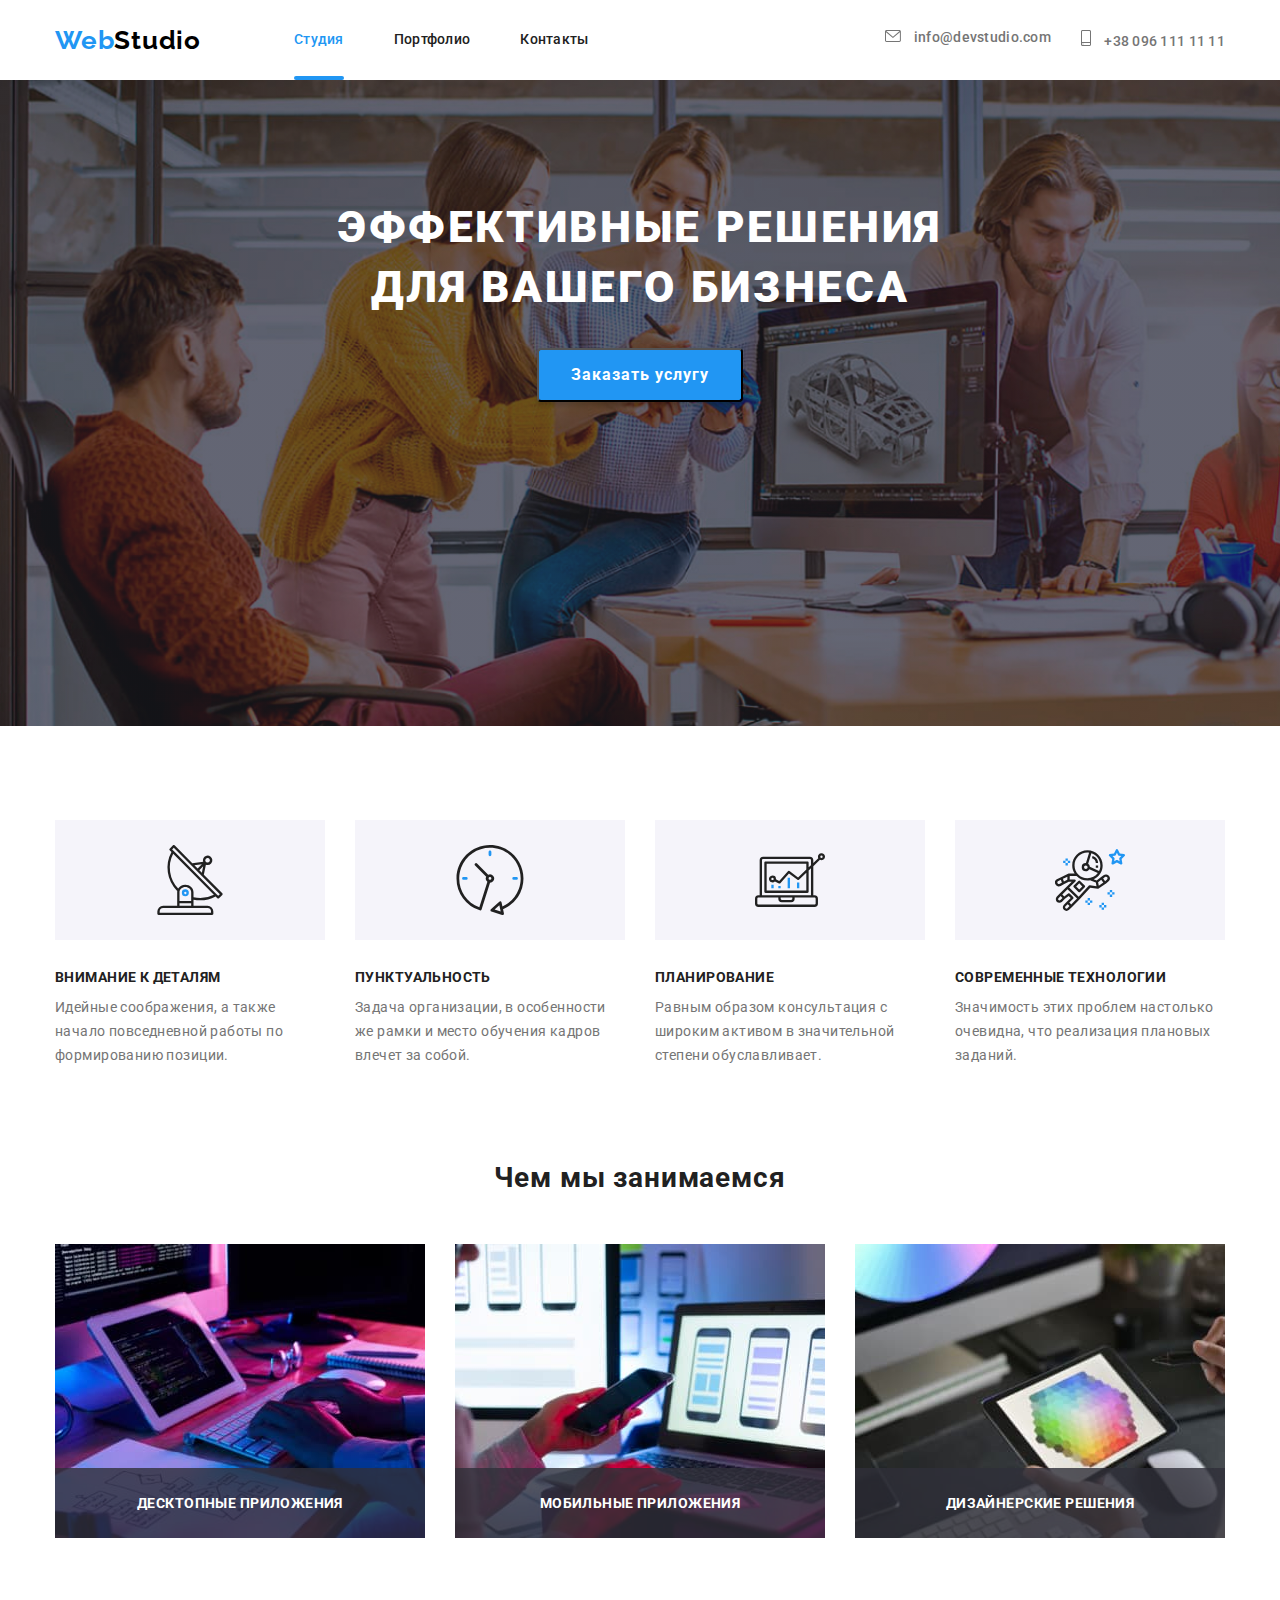
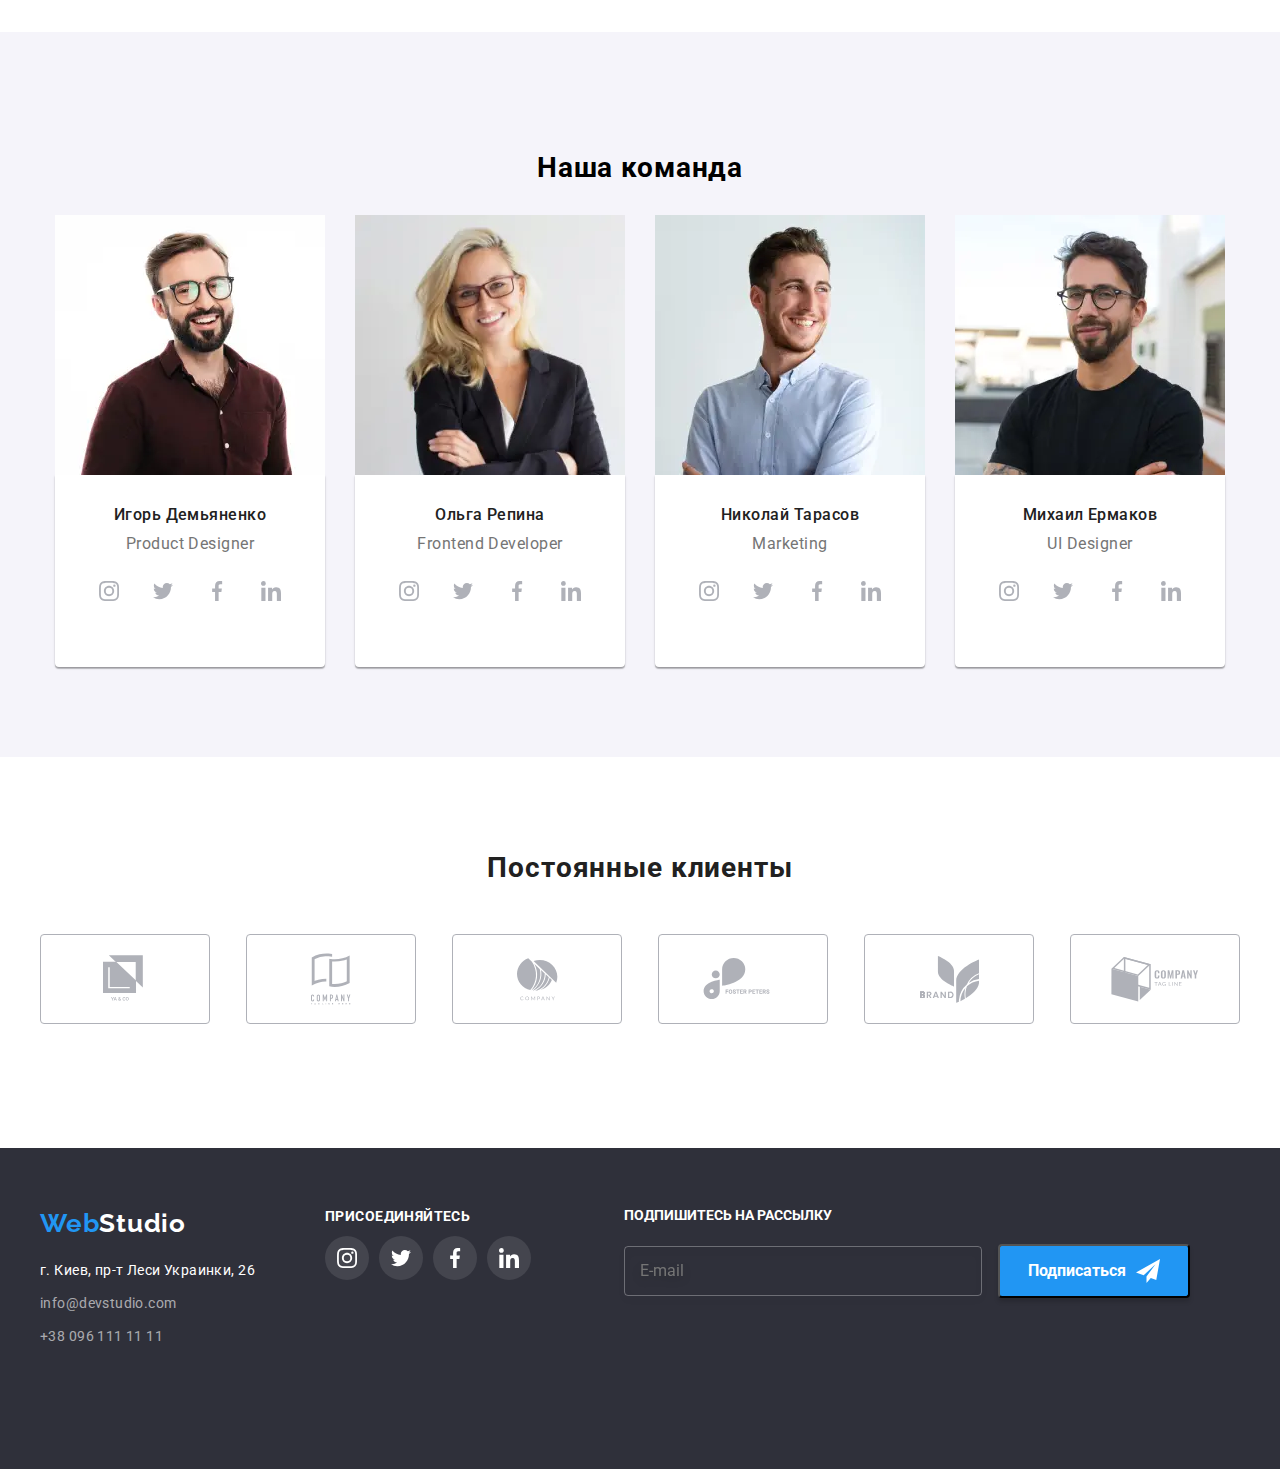
==== commit 6c48652d: "Добавляет modal-form" ====
--- a/index.html
+++ b/index.html
@@ -626,9 +626,8 @@
 
         <input class="modal-policy-input visually-hidden" type="checkbox" value="accepted-policy" id="modal-policy"
           name="accepted-policy">
-        <label class="modal-policy-field" for="modal-policy">Соглашаюсь с рассылкой и принимаю &#160;
-          <a href="" class="modal-policy">Условия договора
-          </a>
+        <label class="modal-policy-field" for="modal-policy">Соглашаюсь с рассылкой и принимаю &#160; 
+          <a href="" class="modal-policy">Условия договора </a>
         </label>
 
         <button type="submit" class="modal-btn-submit">Отправить</button>
--- a/css/main.min.css
+++ b/css/main.min.css
@@ -1,2 +1,2 @@
-html{box-sizing:border-box}*,*::before,*::after{box-sizing:inherit}body{background-color:#fff;color:#757575;font-family:"Roboto",sans-serif}.img{display:block;width:100%;height:auto}.list{padding:0;margin:0;list-style:none}.link{text-decoration:none}.container{padding-left:15px;padding-right:15px;margin-left:auto;margin-right:auto;outline:1px solid red}.section{padding-top:60px;padding-bottom:60px}.section-title{margin-top:0px;margin-bottom:50px;font-weight:700;font-size:28px;line-height:1.18;text-align:center;letter-spacing:0.03em;color:#212121}.section-title.centred{text-align:center}.section.nopadding{padding-top:0px;padding-bottom:0px}@media screen and (min-width: 480px){.container{padding-top:0px;width:450px}.clients .container{padding-left:0px;padding-right:0px}.features .container{display:flex}.clients .section{padding-top:0px;padding-bottom:0px}}@media screen and (min-width: 768px){.container{width:768px}.clients .container{padding-left:15px;padding-right:15px;padding-bottom:0px}.page-header .container,.features .container{display:flex}}@media screen and (min-width: 1200px){.container{width:1200px}.work .container{display:block;padding-bottom:0px}.section{padding-top:94px;padding-bottom:94px}.section-title.centred{padding-top:0px;text-align:center}.section.nopadding{padding-top:0px;padding-bottom:0px}}.visually-hidden{position:absolute !important;clip:rect(1px 1px 1px 1px);clip:rect(1px, 1px, 1px, 1px);padding:0 !important;border:0 !important;height:1px !important;width:1px !important;overflow:hidden}.modal-btn{display:inline-block;background:#2196f3;box-shadow:0px 4px 4px rgba(0,0,0,0.15);border-radius:4px;padding:10px 32px;font-weight:700;font-size:16px;line-height:1.88;align-items:center;text-align:center;letter-spacing:0.06em;color:#fff}.social-list{display:flex;justify-content:space-between}.social-list__link{display:flex;align-items:center;justify-content:center;width:44px;height:44px;border-radius:50%;background-color:#fff;transition-property:all;transition-timing-function:cubic-bezier(0.4, 0, 0.2, 1);transition-duration:250ms}.social-list__link:hover,.social-list__link:focus{transition-property:all;transition-timing-function:cubic-bezier(0.4, 0, 0.2, 1);transition-duration:250ms;background-color:#2196f3}.social-list__link:hover .social-list-svg,.social-list__link:focus .social-list-svg{transition-property:all;transition-timing-function:cubic-bezier(0.4, 0, 0.2, 1);transition-duration:250ms;fill:#fff}.social-list__svg{transition-property:all;transition-timing-function:cubic-bezier(0.4, 0, 0.2, 1);transition-duration:250ms;fill:#afb1b8;width:20px;height:20px}.page-header{border-bottom:1px solid #eeeeee}.logo{display:inline-block;font-family:"Raleway",sans-serif;font-weight:700;font-size:26px;line-height:1.19;letter-spacing:0.03em;color:#2196f3}.logo__item{color:#000}.menu-button{display:flex;border:none;background-color:transparent;outline:none;cursor:pointer}.menu-button:hover .icon-cross,.menu-button:focus .icon-cross,.menu-button:hover .icon-menu,.menu-button:focus .icon-menu{fill:#2196f3}@media screen and (min-width: 768px){.menu-button{display:none}}.menu-button .icon-cross{display:none}.menu-button.is-open .icon-cross{display:block}.menu-button.is-open .icon-menu{display:none}@media screen and (max-width: 767px){.menu-container{display:none;position:absolute;top:100%;left:0;width:100%;padding-bottom:52px;padding-top:40px;text-align:center;background:#ffffff;box-shadow:0px 4px 8px rgba(0,0,0,0.04),0px 2px 4px rgba(0,0,0,0.08),0px 1px 3px rgba(0,0,0,0.16);transition:display 250ms cubic-bezier(0.4, 0, 0.2, 1)}.menu-container.is-open{display:block;z-index:20}}@media screen and (min-width: 768px){.menu-container{display:flex;align-items:center;justify-content:space-between;flex-grow:1}.navigation-list{display:flex;align-items:center}}.tel-link,.mail-link{display:flex;align-items:center;font-weight:500;font-size:14px;line-height:1.14;letter-spacing:0.02em;color:#757575;transition-property:all;transition-timing-function:cubic-bezier(0.4, 0, 0.2, 1);transition-duration:250ms}.subtitle{margin:0;font-weight:700;font-size:14px;line-height:1.14;letter-spacing:0.03em;text-transform:uppercase}.description{margin-top:0px;margin-bottom:0px;font-weight:400;font-size:14px;line-height:1.71;letter-spacing:0.03em;color:#757575}.modal{position:absolute;top:50%;left:50%;transform:translate(-50%, -50%) scale(1);width:528px;height:581px;background-color:#fff;transition:all 500ms linear 500ms}.close-btn{position:absolute;top:8px;right:8px;width:30px;height:30px;background-color:#fff;border:1px solid rgba(0,0,0,0.1);border-radius:50%;cursor:pointer}.backdrop{position:fixed;top:0;left:0;width:100%;height:100%;background-color:rgba(0,0,0,0.5);transition:all 500ms linear}.backdrop.is-hidden{opacity:0;visibility:hidden;pointer-events:none;transition:all 500ms linear 500ms}.backdrop.is-hidden .modal{transform:translate(-50%, -50%) scale(0);transition:all 500ms linear 0ms}.modal-form{display:flex;padding:40px;flex-direction:column;width:528px;height:581px}.modal-form .section-title{margin-bottom:12px;font-size:20px;line-height:1.15}.modal-form-svg{position:absolute;top:50%;left:12px;width:18px;height:18px;transform:translateY(-50%);transition:fill 250ms cubic-bezier(0.4, 0, 0.2, 1)}.modal-field,.modal-comment-field{margin-bottom:10px;font-weight:400;font-size:12px;line-height:1.16;letter-spacing:0.01em;color:#757575}.modal-comment-field{margin-bottom:4px}.modal-input{padding-left:42px;margin-top:4px;display:block;width:100%;height:40px;border:1px solid rgba(33,33,33,0.2);border-radius:4px;transition:border-color 250ms cubic-bezier(0.4, 0, 0.2, 1)}.modal-input:hover,.modal-input:focus{outline:none;border-color:#2196f3}.modal-input:hover+.modal-form-svg,.modal-input:focus+.modal-form-svg{fill:#2196f3}.modal-comment{margin-bottom:20px;padding:12px 16px;width:100%;height:120px;border:1px solid rgba(33,33,33,0.2);border-radius:4px;resize:none}.modal-comment:hover,.modal-comment:focus{outline:none;border-color:#2196f3}.modal-comment::placeholder{font-weight:400;font-size:14px;line-height:1.14;letter-spacing:0.01em;color:rgba(117,117,117,0.5)}.modal-field-wrapper{position:relative;display:block}.modal-policy{color:#2196f3}.modal-policy-field{display:flex;align-items:center;justify-content:center;margin-bottom:30px;font-weight:400;font-size:14px;line-height:1.71;letter-spacing:0.03em;color:var(--main-text-color)}.modal-policy-field::before{content:"";display:inline-block;margin-right:8px;width:16px;height:15px;border:2px solid #000000;border-radius:2px;transition:border-color 250ms cubic-bezier(0.4, 0, 0.2, 1);cursor:pointer}.modal-policy-input:checked+.modal-policy-field::before{background-color:#2196f3;border-color:#2196f3;background-image:url(../images/svg/accept.svg)}.modal-policy-input:focus+.modal-policy-field::before,.modal-policy-input:hover+.modal-policy-field::before{border-color:#2196f3}.modal-btn-submit{align-self:center;padding:10px 56px;font-weight:700;font-size:16px;line-height:1.87;letter-spacing:0.06em;color:#fff;background:#2196f3;box-shadow:0px 4px 4px rgba(0,0,0,0.15);border-radius:4px;border-color:transparent}.page-header{position:relative;display:flex;align-items:center;text-align:center}.page-header .link{display:block}.page-header .tel-link,.page-header .mail-link{align-items:center}.main-nav{display:flex;align-items:center;justify-content:space-between}.main-nav .contacts{margin-left:auto;margin-top:60px}.navigation{display:flex;align-items:center;justify-content:center}.navigation .current{display:block;position:relative;color:#2196f3}.navigation .current::after{content:'';position:absolute;left:0;bottom:0;display:block;width:100%;height:4px;background-color:#2196f3;border-radius:2px}.navigation__list-link{padding-bottom:8px;display:block;font-weight:500;letter-spacing:0.02em;color:#212121;transition-property:all;transition-timing-function:cubic-bezier(0.4, 0, 0.2, 1);transition-duration:250ms}.navigation__list-link:hover,.navigation__list-link:focus,.tel-link:hover,.tel-link:focus,.mail-link:hover,.mail-link:focus{transition-property:all;transition-timing-function:cubic-bezier(0.4, 0, 0.2, 1);transition-duration:250ms;color:#2196f3}.heder-link-svg{margin-right:10px;transition-property:all;transition-timing-function:cubic-bezier(0.4, 0, 0.2, 1);transition-duration:250ms;fill:#757575}.tel-link:hover .heder-link-svg,.tel-link:focus .heder-link-svg,.mail-link:hover .heder-link-svg,.mail-link:focus .heder-link-svg{transition-property:all;transition-timing-function:cubic-bezier(0.4, 0, 0.2, 1);transition-duration:250ms;fill:#2196f3}@media screen and (max-width: 767px){.page-header{position:fixed;border-bottom:1px solid #ececec;height:60px;top:0;left:0;width:100%;z-index:10;background-color:#fff}body{padding-top:60px}.navigation__list-link{font-size:18px;line-height:1.17}.navigation__list-item:not(:last-child){margin-bottom:40px}.mail-link,.tel-link{font-size:18px;line-height:1.17}.tel-link{margin-top:16px}.header-icon{margin-right:10px}}@media screen and (min-width: 768px) and (max-width: 1199px){.page-header .container{padding-left:0px;padding-right:0px}.page-header .link{display:flex}.main-nav{display:flex;align-items:center}.main-nav .contacts{margin-left:auto;margin-top:0px}.main-nav .contacts__item:not(:last-child){margin-bottom:10px}.navigation{display:flex;align-items:center}.navigation .current{display:block;position:relative;color:#2196f3}.navigation .current::after{content:'';position:absolute;left:0;bottom:0;display:block;width:100%;height:4px;background-color:#2196f3;border-radius:2px}.navigation__list{display:flex;margin-left:88px;margin-right:84px}.navigation__list-item{margin-bottom:0px}.navigation__list-item:not(:last-child){margin-right:50px}.navigation__list-link{display:block;padding-top:32px;padding-bottom:32px;font-weight:500;font-size:14px;line-height:1.14;letter-spacing:0.02em;color:#212121;transition-property:all;transition-timing-function:cubic-bezier(0.4, 0, 0.2, 1);transition-duration:250ms}.navigation__list-link:hover,.navigation__list-link:focus,.tel-link:hover,.tel-link:focus,.mail-link:hover,.mail-link:focus{transition-property:all;transition-timing-function:cubic-bezier(0.4, 0, 0.2, 1);transition-duration:250ms;color:#2196f3}.mail-link,.tel-link{font-size:14px;line-height:1.14}.heder-link-svg{margin-right:10px;transition-property:all;transition-timing-function:cubic-bezier(0.4, 0, 0.2, 1);transition-duration:250ms;fill:#757575}.tel-link:hover .heder-link-svg,.tel-link:focus .heder-link-svg,.mail-link:hover .heder-link-svg,.mail-link:focus .heder-link-svg{transition-property:all;transition-timing-function:cubic-bezier(0.4, 0, 0.2, 1);transition-duration:250ms;fill:#2196f3}}@media screen and (min-width: 1200px){.main-nav{display:flex;align-items:center}.main-nav .contacts{display:flex;margin-left:auto;margin-top:0px}.navigation{display:flex;align-items:center}.navigation .current{display:block;position:relative;color:#2196f3}.navigation .current::after{content:'';position:absolute;left:0;bottom:0;display:block;width:100%;height:4px;background-color:#2196f3;border-radius:2px}.navigation__list{display:flex;margin-left:93px}.navigation__list-item:not(:last-child){margin-right:50px}.navigation__list-link{display:block;padding-top:32px;padding-bottom:32px;font-weight:500;font-size:14px;line-height:1.14;letter-spacing:0.02em;color:#212121;transition-property:all;transition-timing-function:cubic-bezier(0.4, 0, 0.2, 1);transition-duration:250ms}.contacts__item:not(:last-child){margin-right:30px}.navigation__list-link:hover,.navigation__list-link:focus,.tel-link:hover,.tel-link:focus,.mail-link:hover,.mail-link:focus{transition-property:all;transition-timing-function:cubic-bezier(0.4, 0, 0.2, 1);transition-duration:250ms;color:#2196f3}.heder-link-svg{margin-right:10px;transition-property:all;transition-timing-function:cubic-bezier(0.4, 0, 0.2, 1);transition-duration:250ms;fill:#757575}.tel-link:hover .heder-link-svg,.tel-link:focus .heder-link-svg,.mail-link:hover .heder-link-svg,.mail-link:focus .heder-link-svg{transition-property:all;transition-timing-function:cubic-bezier(0.4, 0, 0.2, 1);transition-duration:250ms;fill:#2196f3}}.hero{display:block;padding-top:118px;padding-bottom:118px;text-align:center}.hero-title{margin-top:0px;margin-bottom:30px;font-weight:900;font-size:26px;line-height:1.62;letter-spacing:0.06em;text-transform:uppercase;color:#fff}@media screen and (min-device-pixel-ratio: 2) and (max-width: 767px), screen and (min-resolution: 192dpi) and (max-width: 767px), screen and (min-resolution: 2dppx) and (max-width: 767px){.hero-bg{background-image:linear-gradient(rgba(47,48,58,0.4), rgba(47,48,58,0.4)),url("../images/studio/hero/bg-mobile@2x.jpg")}}@media screen and (min-width: 320px) and (max-width: 767px){.hero-bg{background-image:linear-gradient(rgba(47,48,58,0.4), rgba(47,48,58,0.4)),url("../images/studio/hero/bg-mobile.jpg");background-repeat:no-repeat;background-size:cover;padding-top:118px;padding-bottom:118px}}@media screen and (min-width: 768px){.hero-bg{flex-grow:1;background-image:linear-gradient(rgba(47,48,58,0.4), rgba(47,48,58,0.4)),url("../images/studio/hero/bg-tablet.jpg");background-repeat:no-repeat;background-size:cover}}@media screen and (min-device-pixel-ratio: 2) and (min-width: 768px), screen and (min-resolution: 192dpi) and (min-width: 768px), screen and (min-resolution: 2dppx) and (min-width: 768px){.hero-bg{background-image:linear-gradient(rgba(47,48,58,0.4), rgba(47,48,58,0.4)),url("../images/studio/hero/bg-tablet@2x.jpg")}}@media screen and (min-width: 1200px){.hero-bg{margin:0 auto;max-width:1600px;padding-bottom:200px;padding-bottom:206px;background-image:linear-gradient(rgba(47,48,58,0.4), rgba(47,48,58,0.4)),url("../images/studio/hero/bg-desktop.jpg")}.hero-title{font-size:44px;line-height:1.36}}@media screen and (min-device-pixel-ratio: 2) and (min-width: 1200px), screen and (min-resolution: 192dpi) and (min-width: 1200px), screen and (min-resolution: 2dppx) and (min-width: 1200px){.hero-right-side{background-image:linear-gradient(rgba(47,48,58,0.4), rgba(47,48,58,0.4)),url("../images/studio/hero/bg-desktop@2x.jpg")}}.features .section-title{display:none}.features .subtitle{margin-top:30px;margin-bottom:10px;color:#212121}.features-list-item{width:100%}.features .bg-antena::before{content:"";display:block;height:120px;background-color:#f5f4fa;background-image:url("../images/studio/features/antenna 1.svg");background-repeat:no-repeat;background-position:center;background-size:auto;background-origin:border-box}.features .bg-clock::before{content:"";display:block;height:120px;background-color:#f5f4fa;background-image:url("../images/studio/features/clock 1.svg");background-repeat:no-repeat;background-position:center;background-size:auto;background-origin:border-box}.features .bg-diagram::before{content:"";display:block;height:120px;background-color:#f5f4fa;background-image:url("../images/studio/features/diagram 1.svg");background-repeat:no-repeat;background-position:center;background-size:auto;background-origin:border-box}.features .bg-astronaut::before{content:"";display:block;height:120px;background-color:#f5f4fa;background-image:url("../images/studio/features/astronaut 1.svg");background-repeat:no-repeat;background-position:center;background-size:auto;background-origin:border-box}@media screen and (min-width: 480px){.features .subtitle{text-align:center}.features-list-item:not(:last-child){margin-bottom:30px}}@media screen and (min-width: 768px){.features .subtitle{text-align:start}.features-list{display:flex;flex-wrap:wrap;justify-content:space-between;align-content:space-around}.features-list-item{width:354px}.features-list-item:nth-child(-n+2){margin-bottom:30px}.features .bg-antena::before{width:354px}.features .bg-clock::before{width:354px}.features .bg-diagram::before{width:354px}.features .bg-astronaut::before{width:354px}}@media screen and (min-width: 1200px){.features-list{display:flex}.features-list-item{width:270px}.features-list-item:not(:last-child){margin-right:30px;margin-bottom:0px}.features .bg-antena::before{width:270px}.features .bg-clock::before{width:270px}.features .bg-diagram::before{width:270px}.features .bg-astronaut::before{width:270px}}.work{padding-top:0px}.work .container{display:block}.work-list{display:flex}.work-list-item{width:calc((100%-60px) / 3)}.work-list-item:not(:last-child){margin-right:30px}.work-wrapper{display:block;position:relative}.work-overlay{display:flex;position:absolute;width:100%;height:23.81%;left:0;bottom:0;padding-top:27px;padding-bottom:27px;justify-content:center;text-align:center;align-items:center;background-color:rgba(47,48,58,0.8)}.work-overlay .subtitle{display:block;position:absolute;color:#fff}@media screen and (max-width: 1199px){.work{display:none}}.team{background-color:#f5f4fa;padding-top:60px;padding-bottom:60px}.name-position{background-color:#fff;padding-top:30px;padding-bottom:30px;padding-left:32px;padding-right:32px;box-shadow:0px 1px 3px rgba(0,0,0,0.12),0px 1px 1px rgba(0,0,0,0.14),0px 2px 1px rgba(0,0,0,0.2);border-radius:0px 0px 4px 4px}.name-title{margin-top:0px;margin-bottom:10px;font-weight:500;font-size:16px;line-height:1.19;text-align:center;letter-spacing:0.03em;color:#212121}.position{margin-top:0px;margin-bottom:16px;font-weight:400;font-size:16px;line-height:1.19;text-align:center;letter-spacing:0.03em;color:#757575}@media screen and (min-width: 480px){.team{padding-bottom:60px}.container .team{padding-left:0px;padding-right:0px}.team-list__item:not(:last-child){margin-bottom:30px}.team .section-title{font-weight:bold;font-size:28px;line-height:1.17;letter-spacing:0.03em;color:#000;text-align:center;margin:0;padding-top:60px;padding-bottom:30px}.social-list{padding-bottom:24px}}@media screen and (min-width: 768px){.container .team{padding-left:15px;padding-right:15px}.team-list{display:flex;flex-wrap:wrap}.team-list__item{width:354px}.team-list__item:nth-child(2n+1){margin-right:30px}.team-list__item:nth-child(-n+2){margin-bottom:30px}}@media screen and (min-width: 1200px){.team-list{display:flex}.team-list__item{width:270px}.team-list__item:not(:last-child){margin-right:30px}}.clients-list{display:flex;flex-wrap:wrap}.clients-list__link{transition-property:all;transition-timing-function:cubic-bezier(0.4, 0, 0.2, 1);transition-duration:250ms;display:flex;align-items:center;justify-content:center;width:210px;height:90px;border-radius:4px;border:1px solid #afb1b8}.clients-list__link:hover,.clients-list__link:focus{transition-property:all;transition-timing-function:cubic-bezier(0.4, 0, 0.2, 1);transition-duration:250ms;border:1px solid #2196f3}.clients-list__svg{transition-property:all;transition-timing-function:cubic-bezier(0.4, 0, 0.2, 1);transition-duration:250ms;cursor:pointer;fill:#afb1b8}.clients-list__link:hover .clients-list__svg,.clients-list__link:focus .clients-list__svg{transition-property:all;transition-timing-function:cubic-bezier(0.4, 0, 0.2, 1);transition-duration:250ms;fill:#2196f3}@media screen and (min-width: 480px) and (max-width: 767px){.clients-list{display:flex;flex-wrap:wrap;align-content:space-around}.clients-list__item{width:210px}.clients-list__item:nth-child(2n){margin-left:30px}.clients-list__item:nth-child(-n+4){margin-bottom:30px}.clients-list__link{width:210px}}@media screen and (min-width: 768px){.clients-list{display:flex;flex-wrap:wrap;justify-content:space-between}.clients-list__item{width:226px}.clients-list__item:nth-child(-n+3){margin-bottom:30px}.clients-list__link{width:226px}}@media screen and (min-width: 1200px){.clients-list{display:flex;flex-wrap:wrap;justify-content:space-between}.clients-list__item{width:170px}.clients-list__link{width:170px}}.footer{background:#2f303a;text-align:center}.footer-subtitle{font-weight:700;font-size:14px;line-height:16px;letter-spacing:0.03em;text-transform:uppercase;color:#fff}.footer .container{padding-left:0px;padding-right:0px;padding-top:60px;padding-bottom:60px}.footer .logo__item{color:#fff}.footer .tel-link,.footer .mail-link{font-weight:400;line-height:1.71;letter-spacing:0.03em;color:rgba(255,255,255,0.6)}.footer .tel-link:hover,.footer .tel-link:focus,.footer .mail-link:hover,.footer .mail-link:focus{transition-property:all;transition-timing-function:cubic-bezier(0.4, 0, 0.2, 1);transition-duration:250ms;color:#2196f3}.address{margin-top:20px;font-style:normal;font-weight:400;font-size:14px;line-height:1.71;letter-spacing:0.03em;color:#fff}.address .link{display:inline-block;margin-top:9px}.footer-social-list{margin-top:60px;margin-left:70px;margin-right:93px}.footer-social-list .social-list{display:flex;padding-bottom:0px;justify-content:center}.footer-social-list .social-list__svg{transition-property:all;transition-timing-function:cubic-bezier(0.4, 0, 0.2, 1);transition-duration:250ms;fill:#fff;width:20px;height:20px}.footer-social-list .social-list__item:not(:last-child){margin-right:10px}.footer-social-list .social-list__link{display:flex;align-items:center;justify-content:center;width:44px;height:44px;border-radius:50%;background-color:rgba(255,255,255,0.1);transition-property:all;transition-timing-function:cubic-bezier(0.4, 0, 0.2, 1);transition-duration:250ms}.footer-social-list .social-list__link:hover,.footer-social-list .social-list__link:focus{transition-property:all;transition-timing-function:cubic-bezier(0.4, 0, 0.2, 1);transition-duration:250ms;background-color:#2196f3}.footer-social-list .social-list__link:hover .social-list-svg,.footer-social-list .social-list__link:focus .social-list-svg{transition-property:all;transition-timing-function:cubic-bezier(0.4, 0, 0.2, 1);transition-duration:250ms;fill:#fff}.sign-to-news{margin-top:60px}.sign-label{margin-bottom:20px;display:block;font-weight:700;font-size:14px;line-height:1.14;text-transform:uppercase;color:#fff}.sign-input{margin-right:12px;padding:15px;width:358px;height:50px;color:#fff;background-color:transparent;border:1px solid rgba(255,255,255,0.3);box-sizing:border-box;filter:drop-shadow(0px 4px 4px rgba(0,0,0,0.15));border-radius:4px}.sign-btn{margin-top:20px;display:inline-flex;align-items:center;padding:10px 28px;font-weight:700;font-size:16px;line-height:1.87;color:#fff;background:#2196f3;box-shadow:0px 4px 4px rgba(0,0,0,0.15);border-radius:4px}.sign-btn::after{margin-left:10px;content:'';display:inline-block;width:24px;height:24px;background-image:url(../images/svg/send.svg);background-repeat:no-repeat;background-position:center;background-size:cover}@media screen and (min-width: 768px) and (max-width: 1199px){.footer-social-list{margin-top:0px;margin-left:0px;margin-right:0px}.contacts-social{display:flex;justify-content:space-around}.sign-input{display:block;margin-right:152px;margin-left:166px;width:450px}.sign-form{display:block}}@media screen and (min-width: 1200px){.contacts-social{display:flex}.footer{background:#2f303a;padding-top:60px;padding-bottom:60px;text-align:start}.footer-subtitle{margin-top:0px}.footer .container{display:flex;padding-top:0;padding-left:0px;padding-right:0px}.footer .logo__item{color:#fff}.footer .tel-link,.footer .mail-link{font-weight:400;line-height:1.71;letter-spacing:0.03em;color:rgba(255,255,255,0.6)}.footer .tel-link:hover,.footer .tel-link:focus,.footer .mail-link:hover,.footer .mail-link:focus{transition-property:all;transition-timing-function:cubic-bezier(0.4, 0, 0.2, 1);transition-duration:250ms;color:#2196f3}.address{margin-top:20px;font-style:normal;font-weight:400;font-size:14px;line-height:1.71;letter-spacing:0.03em;color:#fff}.address .link{display:inline-block;margin-top:9px}.footer-social-list{margin-top:0px;margin-left:70px;margin-right:93px}.footer-social-list .social-list{display:flex}.footer-social-list .social-list__svg{transition-property:all;transition-timing-function:cubic-bezier(0.4, 0, 0.2, 1);transition-duration:250ms;fill:#fff;width:20px;height:20px}.footer-social-list .social-list__item:not(:last-child){margin-right:10px}.footer-social-list .social-list__link{display:flex;align-items:center;justify-content:center;width:44px;height:44px;border-radius:50%;background-color:rgba(255,255,255,0.1);transition-property:all;transition-timing-function:cubic-bezier(0.4, 0, 0.2, 1);transition-duration:250ms}.footer-social-list .social-list__link:hover,.footer-social-list .social-list__link:focus{transition-property:all;transition-timing-function:cubic-bezier(0.4, 0, 0.2, 1);transition-duration:250ms;background-color:#2196f3}.footer-social-list .social-list__link:hover .social-list-svg,.footer-social-list .social-list__link:focus .social-list-svg{transition-property:all;transition-timing-function:cubic-bezier(0.4, 0, 0.2, 1);transition-duration:250ms;fill:#fff}.sign-to-news{margin-top:0px}.sign-label{margin-bottom:20px;display:block;font-weight:700;font-size:14px;line-height:1.14;text-transform:uppercase;color:#fff}.sign-input{margin-right:12px;padding:15px;width:358px;height:50px;color:#fff;background-color:transparent;border:1px solid rgba(255,255,255,0.3);box-sizing:border-box;filter:drop-shadow(0px 4px 4px rgba(0,0,0,0.15));border-radius:4px}.sign-btn{margin-top:0px;display:inline-flex;align-items:center;padding:10px 28px;font-weight:700;font-size:16px;line-height:1.87;color:#fff;background:#2196f3;box-shadow:0px 4px 4px rgba(0,0,0,0.15);border-radius:4px}.sign-btn::after{margin-left:10px;content:'';display:inline-block;width:24px;height:24px;background-image:url(../images/svg/send.svg);background-repeat:no-repeat;background-position:center;background-size:cover}}
+html{box-sizing:border-box}*,*::before,*::after{box-sizing:inherit}body{background-color:#fff;color:#757575;font-family:"Roboto",sans-serif}.img{display:block;width:100%;height:auto}.list{padding:0;margin:0;list-style:none}.link{text-decoration:none}.container{padding-left:15px;padding-right:15px;margin-left:auto;margin-right:auto}.section{padding-top:60px;padding-bottom:60px}.section-title{margin-top:0px;margin-bottom:50px;font-weight:700;font-size:28px;line-height:1.18;text-align:center;letter-spacing:0.03em;color:#212121}.section-title.centred{text-align:center}.section.nopadding{padding-top:0px;padding-bottom:0px}@media screen and (min-width: 480px){.container{padding-top:0px;width:450px}.clients .container{padding-left:0px;padding-right:0px}.features .container{display:flex}.clients .section{padding-top:0px;padding-bottom:0px}}@media screen and (min-width: 768px) and (max-width: 1199px){.container{width:768px}.clients .container{padding-left:15px;padding-right:15px;padding-bottom:0px}.page-header .container,.features .container{display:flex}}@media screen and (min-width: 1200px){.container{width:1200px}.work .container{display:block;padding-bottom:0px}.section{padding-top:94px;padding-bottom:94px}.section-title.centred{padding-top:0px;text-align:center}.section.nopadding{padding-top:0px;padding-bottom:0px}}.visually-hidden{position:absolute !important;clip:rect(1px 1px 1px 1px);clip:rect(1px, 1px, 1px, 1px);padding:0 !important;border:0 !important;height:1px !important;width:1px !important;overflow:hidden}.modal-btn{display:inline-block;background:#2196f3;box-shadow:0px 4px 4px rgba(0,0,0,0.15);border-radius:4px;padding:10px 32px;font-weight:700;font-size:16px;line-height:1.88;align-items:center;text-align:center;letter-spacing:0.06em;color:#fff}.social-list{display:flex;justify-content:space-between}.social-list__link{display:flex;align-items:center;justify-content:center;width:44px;height:44px;border-radius:50%;background-color:#fff;transition-property:all;transition-timing-function:cubic-bezier(0.4, 0, 0.2, 1);transition-duration:250ms}.social-list__link:hover,.social-list__link:focus{transition-property:all;transition-timing-function:cubic-bezier(0.4, 0, 0.2, 1);transition-duration:250ms;background-color:#2196f3}.social-list__link:hover .social-list-svg,.social-list__link:focus .social-list-svg{transition-property:all;transition-timing-function:cubic-bezier(0.4, 0, 0.2, 1);transition-duration:250ms;fill:#fff}.social-list__svg{transition-property:all;transition-timing-function:cubic-bezier(0.4, 0, 0.2, 1);transition-duration:250ms;fill:#afb1b8;width:20px;height:20px}.logo{display:inline-block;font-family:"Raleway",sans-serif;font-weight:700;font-size:26px;line-height:1.19;letter-spacing:0.03em;color:#2196f3}.logo__item{color:#000}.menu-button{display:flex;border:none;background-color:transparent;outline:none;cursor:pointer}.menu-button:hover .icon-cross,.menu-button:focus .icon-cross,.menu-button:hover .icon-menu,.menu-button:focus .icon-menu{fill:#2196f3}@media screen and (min-width: 768px){.menu-button{display:none}}.menu-button .icon-cross{display:none}.menu-button.is-open .icon-cross{display:block}.menu-button.is-open .icon-menu{display:none}@media screen and (max-width: 767px){.menu-container{display:none;position:absolute;top:100%;left:0;width:100%;padding-bottom:52px;padding-top:40px;text-align:center;background:#ffffff;box-shadow:0px 4px 8px rgba(0,0,0,0.04),0px 2px 4px rgba(0,0,0,0.08),0px 1px 3px rgba(0,0,0,0.16);transition:display 250ms cubic-bezier(0.4, 0, 0.2, 1)}.menu-container.is-open{display:block;z-index:20}}@media screen and (min-width: 768px){.menu-container{display:flex;align-items:center;justify-content:space-between;flex-grow:1}.navigation-list{display:flex;align-items:center}}.tel-link,.mail-link{display:flex;align-items:center;font-weight:500;font-size:14px;line-height:1.14;letter-spacing:0.02em;color:#757575;transition-property:all;transition-timing-function:cubic-bezier(0.4, 0, 0.2, 1);transition-duration:250ms}.subtitle{margin:0;font-weight:700;font-size:14px;line-height:1.14;letter-spacing:0.03em;text-transform:uppercase}.description{margin-top:0px;margin-bottom:0px;font-weight:400;font-size:14px;line-height:1.71;letter-spacing:0.03em;color:#757575}.modal{position:absolute;top:50%;left:50%;transform:translate(-50%, -50%) scale(1);width:450px;height:609px;background-color:#fff;transition:all 500ms linear 500ms}.close-btn{position:absolute;top:8px;right:8px;width:30px;height:30px;background-color:#fff;border:1px solid rgba(0,0,0,0.1);border-radius:50%;cursor:pointer}.backdrop{position:fixed;top:0;left:0;width:100%;height:100%;background-color:rgba(0,0,0,0.5);transition:all 500ms linear}.backdrop.is-hidden{opacity:0;visibility:hidden;pointer-events:none;transition:all 500ms linear 500ms}.backdrop.is-hidden .modal{transform:translate(-50%, -50%) scale(0);transition:all 500ms linear 0ms}@media screen and (min-width: 1200px){.modal{width:528px;height:581px}}.modal-form{display:flex;padding:40px;flex-direction:column;width:450px;height:609px}.modal-form .section-title{margin-bottom:12px;font-size:20px;line-height:1.15}.modal-form-svg{position:absolute;top:50%;left:12px;width:18px;height:18px;transform:translateY(-50%);transition:fill 250ms cubic-bezier(0.4, 0, 0.2, 1)}.modal-field,.modal-comment-field{margin-bottom:10px;font-weight:400;font-size:12px;line-height:1.16;letter-spacing:0.01em;color:#757575}.modal-comment-field{margin-bottom:4px}.modal-input{padding-left:42px;margin-top:4px;display:block;width:100%;height:40px;border:1px solid rgba(33,33,33,0.2);border-radius:4px;transition:border-color 250ms cubic-bezier(0.4, 0, 0.2, 1)}.modal-input:hover,.modal-input:focus{outline:none;border-color:#2196f3}.modal-input:hover+.modal-form-svg,.modal-input:focus+.modal-form-svg{fill:#2196f3}.modal-comment{margin-bottom:20px;padding:12px 16px;width:100%;height:120px;border:1px solid rgba(33,33,33,0.2);border-radius:4px;resize:none}.modal-comment:hover,.modal-comment:focus{outline:none;border-color:#2196f3}.modal-comment::placeholder{font-weight:400;font-size:14px;line-height:1.14;letter-spacing:0.01em;color:rgba(117,117,117,0.5)}.modal-field-wrapper{position:relative;display:block}.modal-policy{color:#2196f3}.modal-policy-field{align-items:center;justify-content:center;margin-bottom:30px;font-weight:400;font-size:12px;line-height:1.71;letter-spacing:0.03em;color:var(--main-text-color)}.modal-policy-field::before{content:'';display:inline-block;margin-right:8px;width:16px;height:15px;border:2px solid #000000;border-radius:2px;transition:border-color 250ms cubic-bezier(0.4, 0, 0.2, 1);cursor:pointer}.modal-policy-input:checked+.modal-policy-field::before{background-color:#2196f3;border-color:#2196f3;background-image:url(../images/svg/accept.svg)}.modal-policy-input:focus+.modal-policy-field::before,.modal-policy-input:hover+.modal-policy-field::before{border-color:#2196f3}.modal-btn-submit{align-self:center;padding:10px 56px;font-weight:700;font-size:16px;line-height:1.87;letter-spacing:0.06em;color:#fff;background:#2196f3;box-shadow:0px 4px 4px rgba(0,0,0,0.15);border-radius:4px;border-color:transparent}@media screen and (min-width: 1200px){.modal-form{width:528px;height:581px}.modal-policy-field{font-size:14px}}.page-header{position:relative;display:flex;align-items:center;text-align:center}.page-header .link{display:block}.page-header .tel-link,.page-header .mail-link{align-items:center}.main-nav{display:flex;align-items:center;justify-content:space-between}.main-nav .contacts{margin-left:auto;margin-top:60px}.navigation{display:flex;align-items:center;justify-content:center}.navigation .current{display:block;position:relative;color:#2196f3}.navigation .current::after{content:'';position:absolute;left:0;bottom:0;display:block;width:100%;height:4px;background-color:#2196f3;border-radius:2px}.navigation__list-link{padding-bottom:8px;display:block;font-weight:500;letter-spacing:0.02em;color:#212121;transition-property:all;transition-timing-function:cubic-bezier(0.4, 0, 0.2, 1);transition-duration:250ms}.navigation__list-link:hover,.navigation__list-link:focus,.tel-link:hover,.tel-link:focus,.mail-link:hover,.mail-link:focus{transition-property:all;transition-timing-function:cubic-bezier(0.4, 0, 0.2, 1);transition-duration:250ms;color:#2196f3}.heder-link-svg{margin-right:10px;transition-property:all;transition-timing-function:cubic-bezier(0.4, 0, 0.2, 1);transition-duration:250ms;fill:#757575}.tel-link:hover .heder-link-svg,.tel-link:focus .heder-link-svg,.mail-link:hover .heder-link-svg,.mail-link:focus .heder-link-svg{transition-property:all;transition-timing-function:cubic-bezier(0.4, 0, 0.2, 1);transition-duration:250ms;fill:#2196f3}@media screen and (max-width: 767px){.page-header{position:fixed;border-bottom:1px solid #ececec;height:60px;top:0;left:0;width:100%;z-index:10;background-color:#fff}body{padding-top:60px}.navigation__list-link{font-size:18px;line-height:1.17}.navigation__list-item:not(:last-child){margin-bottom:40px}.mail-link,.tel-link{font-size:18px;line-height:1.17}.tel-link{margin-top:16px}.header-icon{margin-right:10px}}@media screen and (min-width: 768px) and (max-width: 1199px){.page-header .container{padding-left:0px;padding-right:0px}.page-header .link{display:flex}.main-nav{display:flex;align-items:center}.main-nav .contacts{margin-left:auto;margin-top:0px}.main-nav .contacts__item:not(:last-child){margin-bottom:10px}.navigation{display:flex;align-items:center}.navigation .current{display:block;position:relative;color:#2196f3}.navigation .current::after{content:'';position:absolute;left:0;bottom:0;display:block;width:100%;height:4px;background-color:#2196f3;border-radius:2px}.navigation__list{display:flex;margin-left:88px;margin-right:84px}.navigation__list-item{margin-bottom:0px}.navigation__list-item:not(:last-child){margin-right:50px}.navigation__list-link{display:block;padding-top:32px;padding-bottom:32px;font-weight:500;font-size:14px;line-height:1.14;letter-spacing:0.02em;color:#212121;transition-property:all;transition-timing-function:cubic-bezier(0.4, 0, 0.2, 1);transition-duration:250ms}.navigation__list-link:hover,.navigation__list-link:focus,.tel-link:hover,.tel-link:focus,.mail-link:hover,.mail-link:focus{transition-property:all;transition-timing-function:cubic-bezier(0.4, 0, 0.2, 1);transition-duration:250ms;color:#2196f3}.mail-link,.tel-link{font-size:14px;line-height:1.14}.heder-link-svg{margin-right:10px;transition-property:all;transition-timing-function:cubic-bezier(0.4, 0, 0.2, 1);transition-duration:250ms;fill:#757575}.tel-link:hover .heder-link-svg,.tel-link:focus .heder-link-svg,.mail-link:hover .heder-link-svg,.mail-link:focus .heder-link-svg{transition-property:all;transition-timing-function:cubic-bezier(0.4, 0, 0.2, 1);transition-duration:250ms;fill:#2196f3}}@media screen and (min-width: 1200px){.main-nav{display:flex;align-items:center}.main-nav .contacts{display:flex;margin-left:auto;margin-top:0px}.navigation{display:flex;align-items:center}.navigation .current{display:block;position:relative;color:#2196f3}.navigation .current::after{content:'';position:absolute;left:0;bottom:0;display:block;width:100%;height:4px;background-color:#2196f3;border-radius:2px}.navigation__list{display:flex;margin-left:93px}.navigation__list-item:not(:last-child){margin-right:50px}.navigation__list-link{display:block;padding-top:32px;padding-bottom:32px;font-weight:500;font-size:14px;line-height:1.14;letter-spacing:0.02em;color:#212121;transition-property:all;transition-timing-function:cubic-bezier(0.4, 0, 0.2, 1);transition-duration:250ms}.contacts__item:not(:last-child){margin-right:30px}.navigation__list-link:hover,.navigation__list-link:focus,.tel-link:hover,.tel-link:focus,.mail-link:hover,.mail-link:focus{transition-property:all;transition-timing-function:cubic-bezier(0.4, 0, 0.2, 1);transition-duration:250ms;color:#2196f3}.heder-link-svg{margin-right:10px;transition-property:all;transition-timing-function:cubic-bezier(0.4, 0, 0.2, 1);transition-duration:250ms;fill:#757575}.tel-link:hover .heder-link-svg,.tel-link:focus .heder-link-svg,.mail-link:hover .heder-link-svg,.mail-link:focus .heder-link-svg{transition-property:all;transition-timing-function:cubic-bezier(0.4, 0, 0.2, 1);transition-duration:250ms;fill:#2196f3}}.hero{display:block;padding-top:118px;padding-bottom:118px;text-align:center}.hero-title{margin-top:0px;margin-bottom:30px;font-weight:900;font-size:26px;line-height:1.62;letter-spacing:0.06em;text-transform:uppercase;color:#fff}@media screen and (min-device-pixel-ratio: 2) and (max-width: 767px), screen and (min-resolution: 192dpi) and (max-width: 767px), screen and (min-resolution: 2dppx) and (max-width: 767px){.hero-bg{background-image:linear-gradient(rgba(47,48,58,0.4), rgba(47,48,58,0.4)),url("../images/studio/hero/bg-mobile@2x.jpg")}}@media screen and (min-width: 320px) and (max-width: 767px){.hero-bg{background-image:linear-gradient(rgba(47,48,58,0.4), rgba(47,48,58,0.4)),url("../images/studio/hero/bg-mobile.jpg");background-repeat:no-repeat;background-size:cover;padding-top:118px;padding-bottom:118px}}@media screen and (min-width: 768px){.hero-bg{flex-grow:1;background-image:linear-gradient(rgba(47,48,58,0.4), rgba(47,48,58,0.4)),url("../images/studio/hero/bg-tablet.jpg");background-repeat:no-repeat;background-size:cover}}@media screen and (min-device-pixel-ratio: 2) and (min-width: 768px), screen and (min-resolution: 192dpi) and (min-width: 768px), screen and (min-resolution: 2dppx) and (min-width: 768px){.hero-bg{background-image:linear-gradient(rgba(47,48,58,0.4), rgba(47,48,58,0.4)),url("../images/studio/hero/bg-tablet@2x.jpg")}}@media screen and (min-width: 1200px){.hero-bg{margin:0 auto;max-width:1600px;padding-bottom:200px;padding-bottom:206px;background-image:linear-gradient(rgba(47,48,58,0.4), rgba(47,48,58,0.4)),url("../images/studio/hero/bg-desktop.jpg")}.hero-title{font-size:44px;line-height:1.36}}@media screen and (min-device-pixel-ratio: 2) and (min-width: 1200px), screen and (min-resolution: 192dpi) and (min-width: 1200px), screen and (min-resolution: 2dppx) and (min-width: 1200px){.hero-right-side{background-image:linear-gradient(rgba(47,48,58,0.4), rgba(47,48,58,0.4)),url("../images/studio/hero/bg-desktop@2x.jpg")}}.features .section-title{display:none}.features .subtitle{margin-top:30px;margin-bottom:10px;color:#212121}.features-list-item{width:100%}.features .bg-antena::before{content:"";display:block;height:120px;background-color:#f5f4fa;background-image:url("../images/studio/features/antenna 1.svg");background-repeat:no-repeat;background-position:center;background-size:auto;background-origin:border-box}.features .bg-clock::before{content:"";display:block;height:120px;background-color:#f5f4fa;background-image:url("../images/studio/features/clock 1.svg");background-repeat:no-repeat;background-position:center;background-size:auto;background-origin:border-box}.features .bg-diagram::before{content:"";display:block;height:120px;background-color:#f5f4fa;background-image:url("../images/studio/features/diagram 1.svg");background-repeat:no-repeat;background-position:center;background-size:auto;background-origin:border-box}.features .bg-astronaut::before{content:"";display:block;height:120px;background-color:#f5f4fa;background-image:url("../images/studio/features/astronaut 1.svg");background-repeat:no-repeat;background-position:center;background-size:auto;background-origin:border-box}@media screen and (min-width: 480px){.features .subtitle{text-align:center}.features-list-item:not(:last-child){margin-bottom:30px}}@media screen and (min-width: 768px){.features .subtitle{text-align:start}.features-list{display:flex;flex-wrap:wrap;justify-content:space-between;align-content:space-around}.features-list-item{width:354px}.features-list-item:nth-child(-n+2){margin-bottom:30px}.features .bg-antena::before{width:354px}.features .bg-clock::before{width:354px}.features .bg-diagram::before{width:354px}.features .bg-astronaut::before{width:354px}}@media screen and (min-width: 1200px){.features-list{display:flex}.features-list-item{width:270px}.features-list-item:not(:last-child){margin-right:30px;margin-bottom:0px}.features .bg-antena::before{width:270px}.features .bg-clock::before{width:270px}.features .bg-diagram::before{width:270px}.features .bg-astronaut::before{width:270px}}.work{padding-top:0px}.work .container{display:block}.work-list{display:flex}.work-list-item{width:calc((100%-60px) / 3)}.work-list-item:not(:last-child){margin-right:30px}.work-wrapper{display:block;position:relative}.work-overlay{display:flex;position:absolute;width:100%;height:23.81%;left:0;bottom:0;padding-top:27px;padding-bottom:27px;justify-content:center;text-align:center;align-items:center;background-color:rgba(47,48,58,0.8)}.work-overlay .subtitle{display:block;position:absolute;color:#fff}@media screen and (max-width: 1199px){.work{display:none}}.team{background-color:#f5f4fa;padding-top:60px;padding-bottom:60px}.name-position{background-color:#fff;padding-top:30px;padding-bottom:30px;padding-left:32px;padding-right:32px;box-shadow:0px 1px 3px rgba(0,0,0,0.12),0px 1px 1px rgba(0,0,0,0.14),0px 2px 1px rgba(0,0,0,0.2);border-radius:0px 0px 4px 4px}.name-title{margin-top:0px;margin-bottom:10px;font-weight:500;font-size:16px;line-height:1.19;text-align:center;letter-spacing:0.03em;color:#212121}.position{margin-top:0px;margin-bottom:16px;font-weight:400;font-size:16px;line-height:1.19;text-align:center;letter-spacing:0.03em;color:#757575}@media screen and (min-width: 480px){.team{padding-bottom:60px}.container .team{padding-left:0px;padding-right:0px}.team-list__item:not(:last-child){margin-bottom:30px}.team .section-title{font-weight:bold;font-size:28px;line-height:1.17;letter-spacing:0.03em;color:#000;text-align:center;margin:0;padding-top:60px;padding-bottom:30px}.social-list{padding-bottom:24px}}@media screen and (min-width: 768px){.container .team{padding-left:15px;padding-right:15px}.team-list{display:flex;flex-wrap:wrap}.team-list__item{width:354px}.team-list__item:nth-child(2n+1){margin-right:30px}.team-list__item:nth-child(-n+2){margin-bottom:30px}}@media screen and (min-width: 1200px){.team-list{display:flex}.team-list__item{width:270px}.team-list__item:not(:last-child){margin-right:30px}}.clients-list{display:flex;flex-wrap:wrap}.clients-list__link{transition-property:all;transition-timing-function:cubic-bezier(0.4, 0, 0.2, 1);transition-duration:250ms;display:flex;align-items:center;justify-content:center;width:210px;height:90px;border-radius:4px;border:1px solid #afb1b8}.clients-list__link:hover,.clients-list__link:focus{transition-property:all;transition-timing-function:cubic-bezier(0.4, 0, 0.2, 1);transition-duration:250ms;border:1px solid #2196f3}.clients-list__svg{transition-property:all;transition-timing-function:cubic-bezier(0.4, 0, 0.2, 1);transition-duration:250ms;cursor:pointer;fill:#afb1b8}.clients-list__link:hover .clients-list__svg,.clients-list__link:focus .clients-list__svg{transition-property:all;transition-timing-function:cubic-bezier(0.4, 0, 0.2, 1);transition-duration:250ms;fill:#2196f3}@media screen and (max-width: 767px){.clients-list{display:flex;flex-wrap:wrap;align-content:space-around}.clients-list__item{width:210px}.clients-list__item:nth-child(2n){margin-left:30px}.clients-list__item:nth-child(-n+4){margin-bottom:30px}.clients-list__link{width:210px}}@media screen and (min-width: 768px){.clients-list{display:flex;flex-wrap:wrap;justify-content:space-between}.clients-list__item{width:226px}.clients-list__item:nth-child(-n+3){margin-bottom:30px}.clients-list__link{width:226px}}@media screen and (min-width: 1200px){.clients-list{display:flex;flex-wrap:wrap;justify-content:space-between}.clients-list__item{width:170px}.clients-list__link{width:170px}}.footer{background:#2f303a;text-align:center}.footer-subtitle{font-weight:700;font-size:14px;line-height:16px;letter-spacing:0.03em;text-transform:uppercase;color:#fff}.footer .container{padding-left:0px;padding-right:0px;padding-top:60px;padding-bottom:60px}.footer .logo__item{color:#fff}.footer .tel-link,.footer .mail-link{font-weight:400;line-height:1.71;letter-spacing:0.03em;color:rgba(255,255,255,0.6)}.footer .tel-link:hover,.footer .tel-link:focus,.footer .mail-link:hover,.footer .mail-link:focus{transition-property:all;transition-timing-function:cubic-bezier(0.4, 0, 0.2, 1);transition-duration:250ms;color:#2196f3}.address{margin-top:20px;font-style:normal;font-weight:400;font-size:14px;line-height:1.71;letter-spacing:0.03em;color:#fff}.address .link{display:inline-block;margin-top:9px}.footer-social-list{margin-top:60px;margin-left:70px;margin-right:93px}.footer-social-list .social-list{display:flex;padding-bottom:0px;justify-content:center}.footer-social-list .social-list__svg{transition-property:all;transition-timing-function:cubic-bezier(0.4, 0, 0.2, 1);transition-duration:250ms;fill:#fff;width:20px;height:20px}.footer-social-list .social-list__item:not(:last-child){margin-right:10px}.footer-social-list .social-list__link{display:flex;align-items:center;justify-content:center;width:44px;height:44px;border-radius:50%;background-color:rgba(255,255,255,0.1);transition-property:all;transition-timing-function:cubic-bezier(0.4, 0, 0.2, 1);transition-duration:250ms}.footer-social-list .social-list__link:hover,.footer-social-list .social-list__link:focus{transition-property:all;transition-timing-function:cubic-bezier(0.4, 0, 0.2, 1);transition-duration:250ms;background-color:#2196f3}.footer-social-list .social-list__link:hover .social-list-svg,.footer-social-list .social-list__link:focus .social-list-svg{transition-property:all;transition-timing-function:cubic-bezier(0.4, 0, 0.2, 1);transition-duration:250ms;fill:#fff}.sign-to-news{margin-top:60px}.sign-label{margin-bottom:20px;display:block;font-weight:700;font-size:14px;line-height:1.14;text-transform:uppercase;color:#fff}.sign-input{margin-right:12px;padding:15px;width:358px;height:50px;color:#fff;background-color:transparent;border:1px solid rgba(255,255,255,0.3);box-sizing:border-box;filter:drop-shadow(0px 4px 4px rgba(0,0,0,0.15));border-radius:4px}.sign-btn{margin-top:20px;display:inline-flex;align-items:center;padding:10px 28px;font-weight:700;font-size:16px;line-height:1.87;color:#fff;background:#2196f3;box-shadow:0px 4px 4px rgba(0,0,0,0.15);border-radius:4px}.sign-btn::after{margin-left:10px;content:'';display:inline-block;width:24px;height:24px;background-image:url(../images/svg/send.svg);background-repeat:no-repeat;background-position:center;background-size:cover}@media screen and (min-width: 768px) and (max-width: 1199px){.footer-social-list{margin-top:0px;margin-left:0px;margin-right:0px}.contacts-social{display:flex;justify-content:space-around}.sign-input{display:block;margin-right:152px;margin-left:166px;width:450px}.sign-form{display:block}}@media screen and (min-width: 1200px){.contacts-social{display:flex}.footer{background:#2f303a;padding-top:60px;padding-bottom:60px;text-align:start}.footer-subtitle{margin-top:0px}.footer .container{display:flex;padding-top:0;padding-left:0px;padding-right:0px}.footer .logo__item{color:#fff}.footer .tel-link,.footer .mail-link{font-weight:400;line-height:1.71;letter-spacing:0.03em;color:rgba(255,255,255,0.6)}.footer .tel-link:hover,.footer .tel-link:focus,.footer .mail-link:hover,.footer .mail-link:focus{transition-property:all;transition-timing-function:cubic-bezier(0.4, 0, 0.2, 1);transition-duration:250ms;color:#2196f3}.address{margin-top:20px;font-style:normal;font-weight:400;font-size:14px;line-height:1.71;letter-spacing:0.03em;color:#fff}.address .link{display:inline-block;margin-top:9px}.footer-social-list{margin-top:0px;margin-left:70px;margin-right:93px}.footer-social-list .social-list{display:flex}.footer-social-list .social-list__svg{transition-property:all;transition-timing-function:cubic-bezier(0.4, 0, 0.2, 1);transition-duration:250ms;fill:#fff;width:20px;height:20px}.footer-social-list .social-list__item:not(:last-child){margin-right:10px}.footer-social-list .social-list__link{display:flex;align-items:center;justify-content:center;width:44px;height:44px;border-radius:50%;background-color:rgba(255,255,255,0.1);transition-property:all;transition-timing-function:cubic-bezier(0.4, 0, 0.2, 1);transition-duration:250ms}.footer-social-list .social-list__link:hover,.footer-social-list .social-list__link:focus{transition-property:all;transition-timing-function:cubic-bezier(0.4, 0, 0.2, 1);transition-duration:250ms;background-color:#2196f3}.footer-social-list .social-list__link:hover .social-list-svg,.footer-social-list .social-list__link:focus .social-list-svg{transition-property:all;transition-timing-function:cubic-bezier(0.4, 0, 0.2, 1);transition-duration:250ms;fill:#fff}.sign-to-news{margin-top:0px}.sign-label{margin-bottom:20px;display:block;font-weight:700;font-size:14px;line-height:1.14;text-transform:uppercase;color:#fff}.sign-input{margin-right:12px;padding:15px;width:358px;height:50px;color:#fff;background-color:transparent;border:1px solid rgba(255,255,255,0.3);box-sizing:border-box;filter:drop-shadow(0px 4px 4px rgba(0,0,0,0.15));border-radius:4px}.sign-btn{margin-top:0px;display:inline-flex;align-items:center;padding:10px 28px;font-weight:700;font-size:16px;line-height:1.87;color:#fff;background:#2196f3;box-shadow:0px 4px 4px rgba(0,0,0,0.15);border-radius:4px}.sign-btn::after{margin-left:10px;content:'';display:inline-block;width:24px;height:24px;background-image:url(../images/svg/send.svg);background-repeat:no-repeat;background-position:center;background-size:cover}}
 /*# sourceMappingURL=main.min.css.map */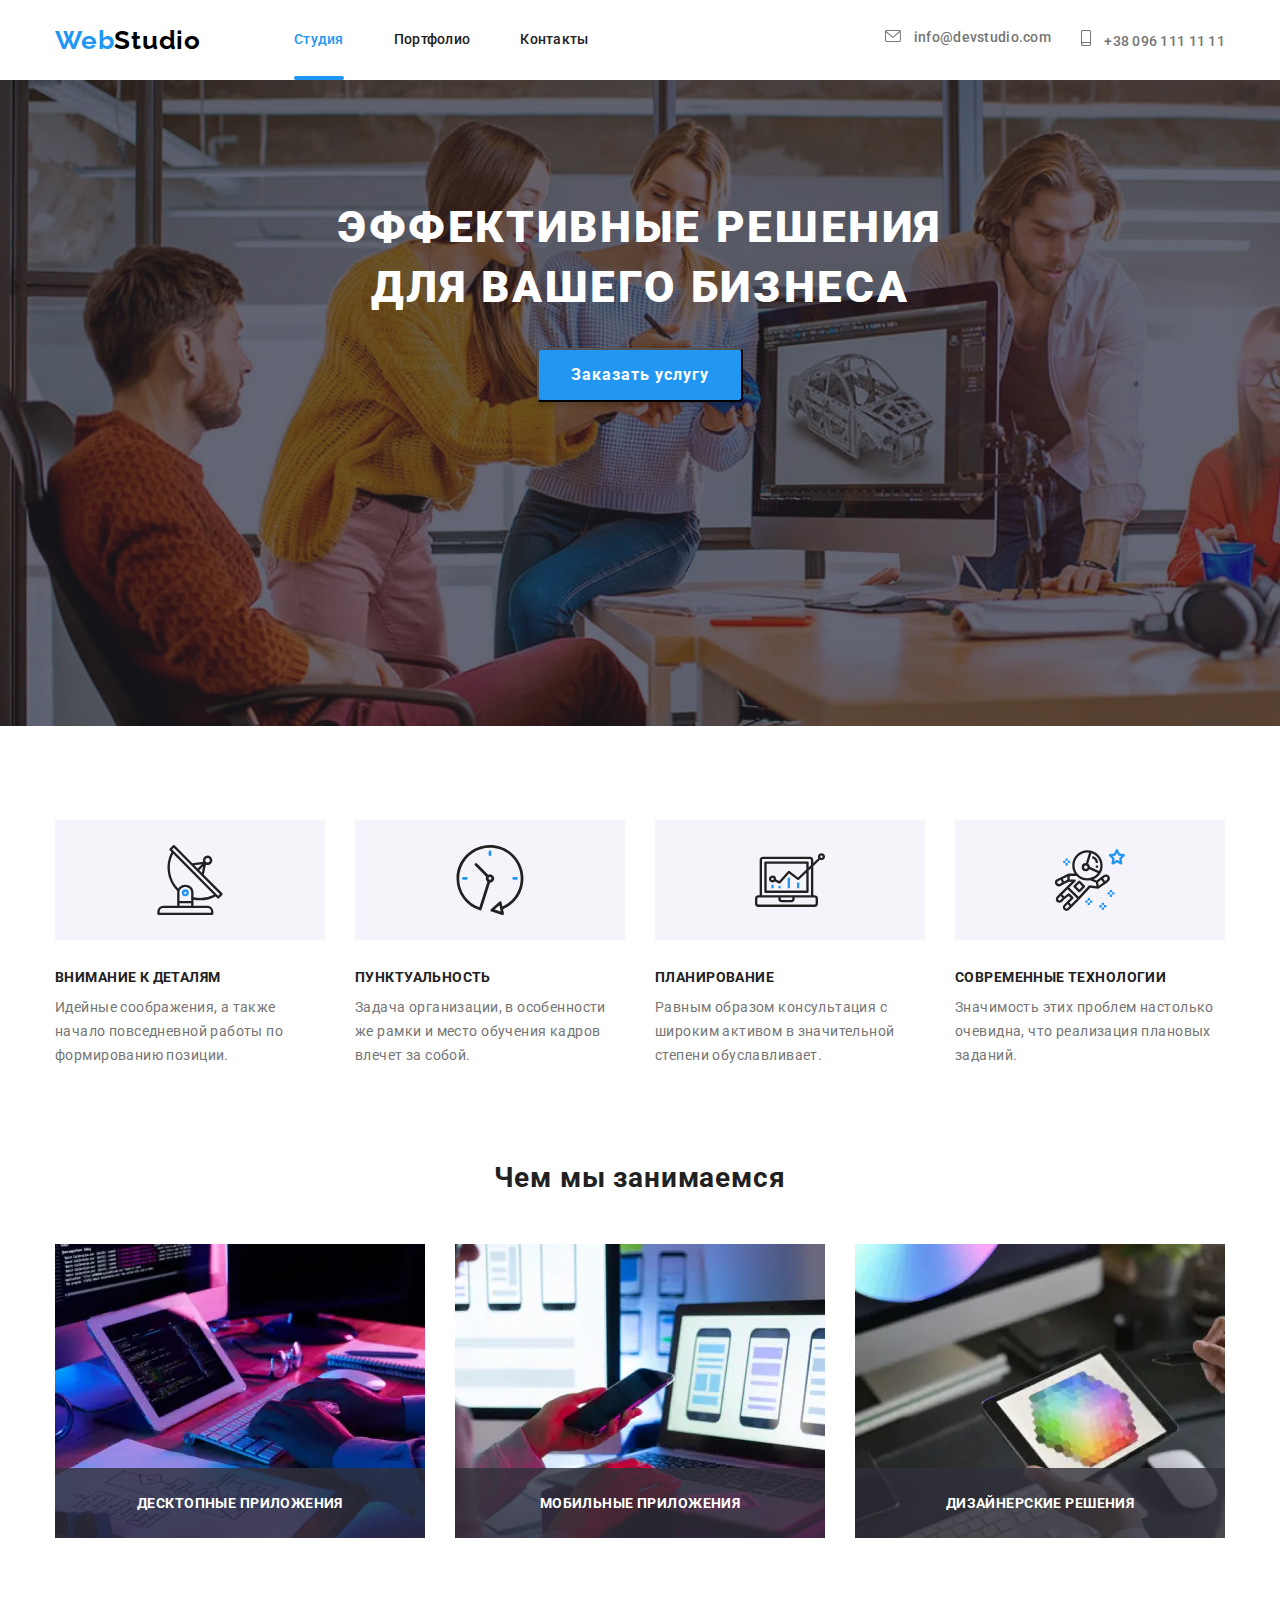
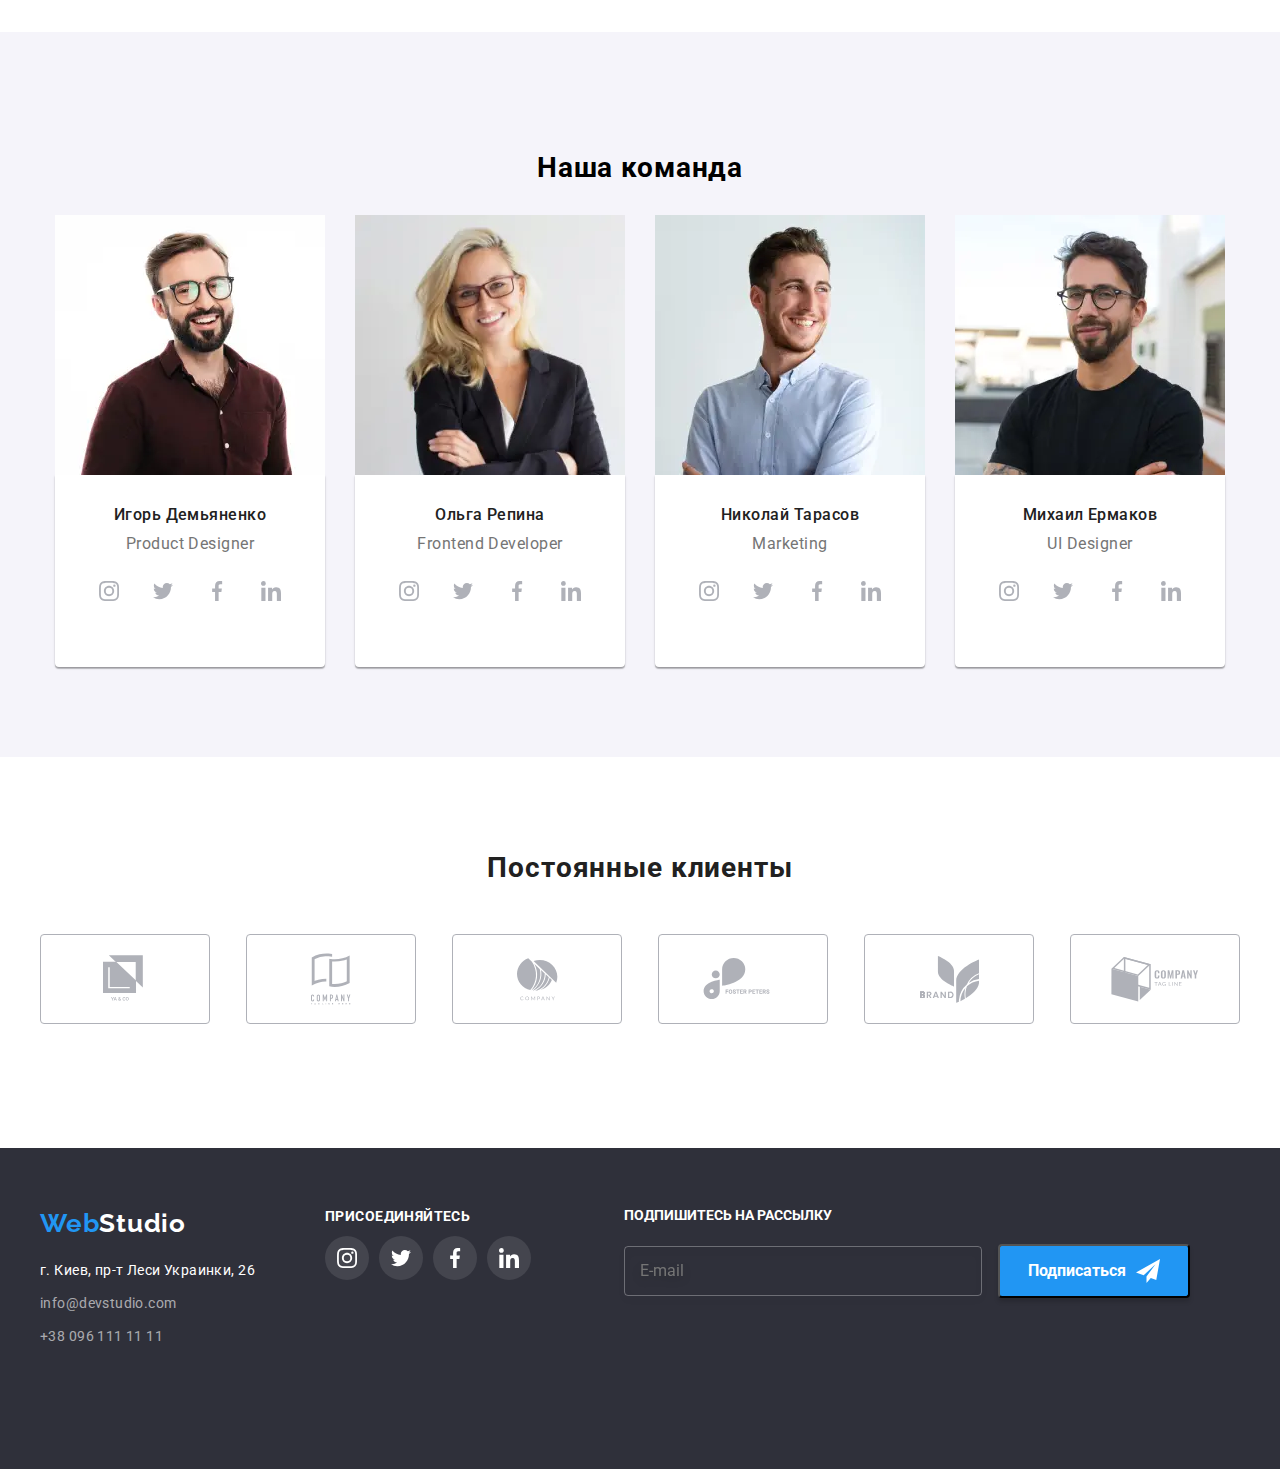
==== commit 56d409e6: "Добавляет оптимизированные избражения" ====
--- a/index.html
+++ b/index.html
@@ -129,8 +129,22 @@
         <ul class="work-list list">
           <li class="work-list-item">
             <div class="work-wrapper">
-              <img class="img" src="./images/studio/we-doing/box1.jpg"
-                alt="специалист работает за планшетом и компьютером" />
+
+              <picture>
+
+                <source
+                  srcset="./images/studio/we-doing/box1-desktop.webp 1x, ./images/studio/we-doing/box1-desktop@2x.webp 2x"
+                  media="(min-width: 1200px)" type="image/webp">
+                <source
+                  srcset="./images/studio/we-doing/box1-desktop.jpg 1x, ./images/studio/we-doing/box1-desktop@2x.jpg 2x"
+                  media="(min-width: 1200px)">
+
+                <img class="img" src="./images/studio/we-doing/box1-desktop.jpg"
+                  alt="специалист работает за планшетом и компьютером" />
+
+              </picture>
+
+
               <div class="work-overlay">
                 <h3 class="subtitle">Десктопные приложения</h3>
               </div>
@@ -138,8 +152,22 @@
           </li>
           <li class="work-list-item">
             <div class="work-wrapper">
-              <img class="img" src="./images/studio/we-doing/box2.jpg"
-                alt="человек держит смартфон и работает за ноутбуком" />
+
+              <picture>
+
+                <source
+                  srcset="./images/studio/we-doing/box2-desktop.webp 1x, ./images/studio/we-doing/box2-desktop@2x.webp 2x"
+                  media="(min-width: 1200px)" type="image/webp">
+                <source
+                  srcset="./images/studio/we-doing/box2-desktop.jpg 1x, ./images/studio/we-doing/box2-desktop@2x.jpg 2x"
+                  media="(min-width: 1200px)">
+
+                <img class="img" src="./images/studio/we-doing/box2-desktop.jpg"
+                  alt="специалист работает за планшетом и компьютером" />
+
+              </picture>
+
+
               <div class="work-overlay">
                 <h3 class="subtitle">Мобильные приложения</h3>
               </div>
@@ -147,7 +175,21 @@
           </li>
           <li class="work-list-item">
             <div class="work-wrapper">
-              <img class="img" src="./images/studio/we-doing/box3.jpg" alt="кто-то держит планшет с тачпеном" />
+
+              <picture>
+
+                <source
+                  srcset="./images/studio/we-doing/box3-desktop.webp 1x, ./images/studio/we-doing/box3-desktop@2x.webp 2x"
+                  media="(min-width: 1200px)" type="image/webp">
+                <source
+                  srcset="./images/studio/we-doing/box3-desktop.jpg 1x, ./images/studio/we-doing/box3-desktop@2x.jpg 2x"
+                  media="(min-width: 1200px)">
+
+                <img class="img" src="./images/studio/we-doing/box3-desktop.jpg"
+                  alt="специалист работает за планшетом и компьютером" />
+
+              </picture>
+
               <div class="work-overlay">
                 <h3 class="subtitle">Дизайнерские решения</h3>
               </div>
@@ -626,7 +668,7 @@
 
         <input class="modal-policy-input visually-hidden" type="checkbox" value="accepted-policy" id="modal-policy"
           name="accepted-policy">
-        <label class="modal-policy-field" for="modal-policy">Соглашаюсь с рассылкой и принимаю &#160; 
+        <label class="modal-policy-field" for="modal-policy">Соглашаюсь с рассылкой и принимаю &#160;
           <a href="" class="modal-policy">Условия договора </a>
         </label>
 
